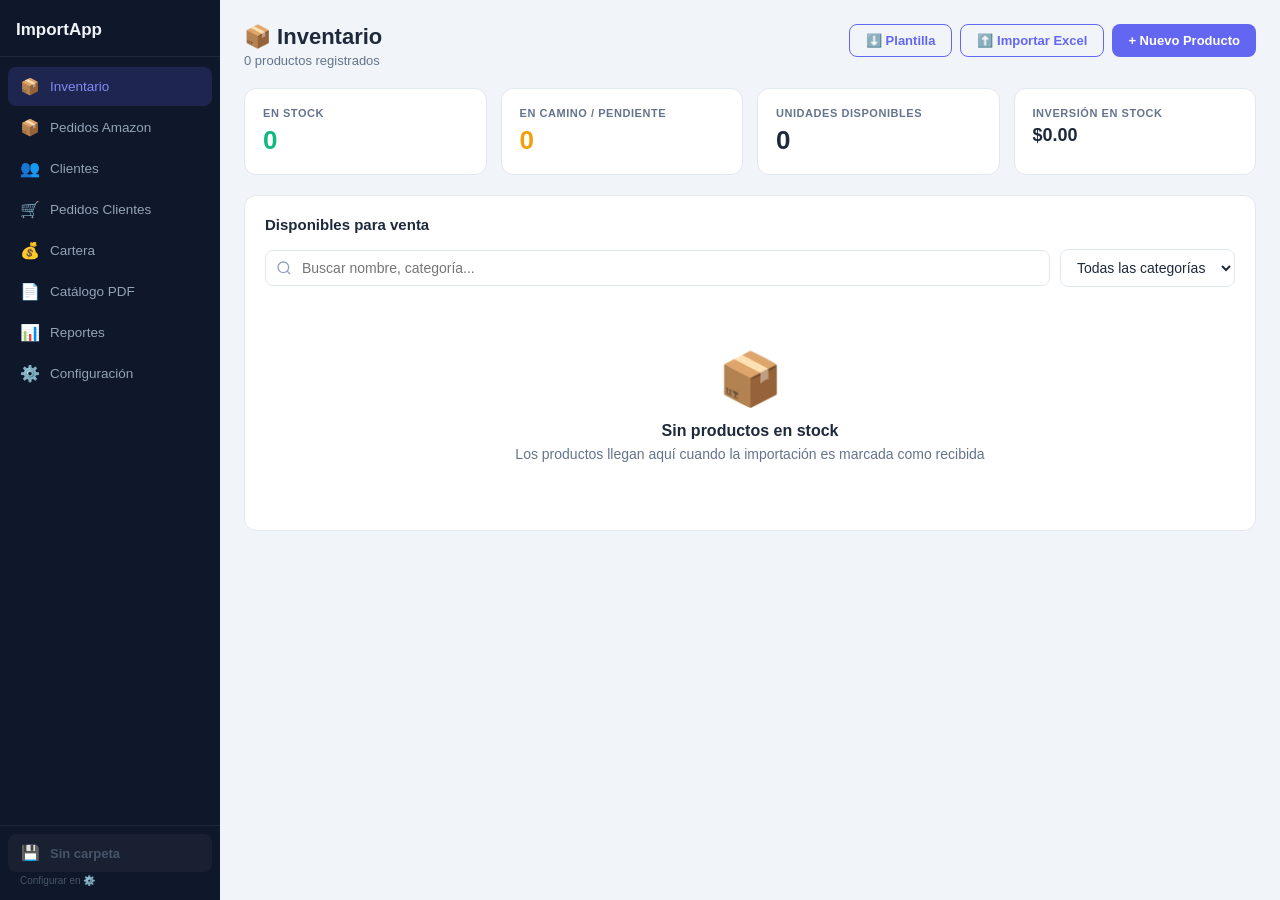
==== importapp_bundle.html @ fe4bea45 "Htmls" ====
<!DOCTYPE html>
<html lang="es">
<head>
  <meta charset="UTF-8">
  <meta name="viewport" content="width=device-width, initial-scale=1.0, maximum-scale=1.0">
  <meta name="mobile-web-app-capable" content="yes">
  <meta name="apple-mobile-web-app-capable" content="yes">
  <meta name="apple-mobile-web-app-status-bar-style" content="default">
  <meta name="apple-mobile-web-app-title" content="ImportApp">
  <title>ImportApp</title>
  <script src="https://cdn.jsdelivr.net/npm/chart.js@4.4.0/dist/chart.umd.min.js"></script>
  <script src="https://cdn.jsdelivr.net/npm/xlsx/dist/xlsx.full.min.js"></script>
  <script src="https://cdnjs.cloudflare.com/ajax/libs/jspdf/2.5.1/jspdf.umd.min.js"></script>
  <script src="https://cdnjs.cloudflare.com/ajax/libs/jspdf-autotable/3.8.2/jspdf.plugin.autotable.min.js"></script>
  <style>
:root {
  --primary: #6366f1;
  --primary-dark: #4f46e5;
  --primary-light: #e0e7ff;
  --success: #10b981;
  --warning: #f59e0b;
  --danger: #ef4444;
  --sidebar-bg: #0f172a;
  --sidebar-text: #94a3b8;
  --body-bg: #f1f5f9;
  --card-bg: #ffffff;
  --text-primary: #1e293b;
  --text-secondary: #64748b;
  --border: #e2e8f0;
}

* { box-sizing: border-box; margin: 0; padding: 0; }

body {
  font-family: -apple-system, BlinkMacSystemFont, 'Segoe UI', Roboto, sans-serif;
  background: var(--body-bg);
  color: var(--text-primary);
  font-size: 14px;
}

#app { display: flex; height: 100vh; overflow: hidden; }

/* ── Sidebar ── */
#sidebar {
  width: 220px;
  background: var(--sidebar-bg);
  display: flex;
  flex-direction: column;
  flex-shrink: 0;
  overflow-y: auto;
}

.sidebar-header {
  padding: 20px 16px 16px;
  border-bottom: 1px solid rgba(255,255,255,0.07);
}
.sidebar-header h2 { color: #f1f5f9; font-size: 17px; font-weight: 700; }

nav { padding: 10px 8px; flex: 1; }

.nav-link {
  display: flex;
  align-items: center;
  gap: 10px;
  padding: 10px 12px;
  border-radius: 8px;
  color: var(--sidebar-text);
  text-decoration: none;
  font-size: 13.5px;
  font-weight: 500;
  transition: all 0.15s;
  margin-bottom: 2px;
}
.nav-link:hover { background: rgba(255,255,255,0.06); color: #e2e8f0; }
.nav-link.active { background: rgba(99,102,241,0.18); color: #818cf8; }
.nav-icon { font-size: 16px; width: 20px; text-align: center; }

/* ── Sync button ── */
#sync-panel {
  padding: 8px 8px 14px;
  border-top: 1px solid rgba(255,255,255,0.07);
}
.sync-btn {
  width: 100%;
  display: flex;
  align-items: center;
  gap: 10px;
  padding: 10px 12px;
  border-radius: 8px;
  border: none;
  cursor: pointer;
  font-size: 13px;
  font-weight: 600;
  transition: all .15s;
  text-align: left;
  font-family: inherit;
}
.sync-btn:disabled { opacity: .6; cursor: default; }
.sync-btn.sync-active  { background: rgba(99,102,241,0.15); color: #818cf8; }
.sync-btn.sync-active:hover:not(:disabled) { background: rgba(99,102,241,0.28); }
.sync-btn.sync-inactive { background: rgba(255,255,255,0.04); color: #475569; }
.sync-btn.sync-inactive:hover:not(:disabled) { background: rgba(255,255,255,0.08); color: #94a3b8; }
.sync-btn.sync-ok { background: rgba(16,185,129,0.2); color: #6ee7b7; }
.sync-icon { font-size: 15px; width: 20px; text-align: center; flex-shrink: 0; }
.sync-label { flex: 1; }
.sync-status {
  font-size: 10px;
  color: #475569;
  margin-top: 3px;
  padding: 0 12px;
  white-space: nowrap;
  overflow: hidden;
  text-overflow: ellipsis;
}

/* ── Main ── */
#main-content { flex: 1; overflow-y: auto; padding: 24px; }
#view-container { max-width: 1200px; margin: 0 auto; }

/* ── Page header ── */
.page-header {
  display: flex;
  justify-content: space-between;
  align-items: flex-start;
  margin-bottom: 20px;
  gap: 16px;
  flex-wrap: wrap;
}
.page-title { font-size: 22px; font-weight: 700; }
.page-subtitle { font-size: 13px; color: var(--text-secondary); margin-top: 3px; }

/* ── Stats ── */
.stats-grid {
  display: grid;
  grid-template-columns: repeat(auto-fit, minmax(170px, 1fr));
  gap: 14px;
  margin-bottom: 20px;
}
.stat-card {
  background: var(--card-bg);
  border: 1px solid var(--border);
  border-radius: 12px;
  padding: 18px;
}
.stat-label { font-size: 11px; font-weight: 700; color: var(--text-secondary); text-transform: uppercase; letter-spacing: .05em; margin-bottom: 6px; }
.stat-value { font-size: 26px; font-weight: 700; }
.stat-sub { font-size: 12px; color: var(--text-secondary); margin-top: 2px; }

/* ── Card ── */
.card {
  background: var(--card-bg);
  border: 1px solid var(--border);
  border-radius: 12px;
  padding: 20px;
  margin-bottom: 16px;
}
.card-header { display: flex; justify-content: space-between; align-items: center; margin-bottom: 16px; }
.card-title { font-size: 15px; font-weight: 600; }

/* ── Buttons ── */
.btn {
  display: inline-flex;
  align-items: center;
  gap: 6px;
  padding: 8px 16px;
  border-radius: 8px;
  border: none;
  font-size: 13px;
  font-weight: 600;
  cursor: pointer;
  transition: all .15s;
  text-decoration: none;
  white-space: nowrap;
}
.btn-primary { background: var(--primary); color: #fff; }
.btn-primary:hover { background: var(--primary-dark); }
.btn-success { background: var(--success); color: #fff; }
.btn-success:hover { filter: brightness(.92); }
.btn-danger { background: var(--danger); color: #fff; }
.btn-danger:hover { filter: brightness(.92); }
.btn-warning { background: var(--warning); color: #fff; }
.btn-outline { background: transparent; color: var(--primary); border: 1.5px solid var(--primary); }
.btn-outline:hover { background: var(--primary-light); }
.btn-ghost { background: transparent; color: var(--text-secondary); border: 1px solid var(--border); }
.btn-ghost:hover { background: var(--body-bg); }
.btn-sm { padding: 5px 10px; font-size: 12px; }

/* ── Tables ── */
.table-wrapper { overflow-x: auto; border-radius: 8px; border: 1px solid var(--border); }
table { width: 100%; border-collapse: collapse; }
thead th {
  background: #f8fafc;
  padding: 10px 14px;
  text-align: left;
  font-size: 11px;
  font-weight: 700;
  color: var(--text-secondary);
  text-transform: uppercase;
  letter-spacing: .05em;
  border-bottom: 1px solid var(--border);
  white-space: nowrap;
}
tbody td { padding: 11px 14px; border-bottom: 1px solid #f1f5f9; vertical-align: middle; }
tbody tr:last-child td { border-bottom: none; }
tbody tr:hover { background: #fafafa; }

/* ── Badges ── */
.badge {
  display: inline-flex;
  align-items: center;
  padding: 3px 10px;
  border-radius: 99px;
  font-size: 11px;
  font-weight: 600;
  white-space: nowrap;
}
.badge-success  { background: #d1fae5; color: #065f46; }
.badge-warning  { background: #fef3c7; color: #92400e; }
.badge-danger   { background: #fee2e2; color: #991b1b; }
.badge-info     { background: #e0e7ff; color: #3730a3; }
.badge-secondary{ background: #f1f5f9; color: #475569; }
.badge-purple   { background: #f3e8ff; color: #6b21a8; }

/* ── Forms ── */
.form-group { margin-bottom: 14px; }
.form-group label { display: block; font-size: 12px; font-weight: 700; color: var(--text-secondary); margin-bottom: 5px; text-transform: uppercase; letter-spacing: .03em; }
.form-control {
  width: 100%;
  padding: 9px 12px;
  border: 1.5px solid var(--border);
  border-radius: 8px;
  font-size: 14px;
  color: var(--text-primary);
  background: #fff;
  transition: border-color .15s;
  outline: none;
  font-family: inherit;
}
.form-control:focus { border-color: var(--primary); box-shadow: 0 0 0 3px rgba(99,102,241,.1); }
textarea.form-control { resize: vertical; }
.form-row   { display: grid; grid-template-columns: 1fr 1fr; gap: 14px; }
.form-row-3 { display: grid; grid-template-columns: 1fr 1fr 1fr; gap: 14px; }

/* ── Toolbar ── */
.toolbar { display: flex; gap: 10px; align-items: center; margin-bottom: 14px; flex-wrap: wrap; }
.search-input {
  flex: 1;
  min-width: 200px;
  padding: 9px 12px 9px 36px;
  border: 1.5px solid var(--border);
  border-radius: 8px;
  font-size: 14px;
  outline: none;
  background: #fff url("data:image/svg+xml,%3Csvg xmlns='http://www.w3.org/2000/svg' width='16' height='16' viewBox='0 0 24 24' fill='none' stroke='%2394a3b8' stroke-width='2'%3E%3Ccircle cx='11' cy='11' r='8'/%3E%3Cpath d='m21 21-4.35-4.35'/%3E%3C/svg%3E") no-repeat 10px center;
  font-family: inherit;
}
.search-input:focus { border-color: var(--primary); }

/* ── Modal ── */
.modal-overlay {
  position: fixed;
  inset: 0;
  background: rgba(0,0,0,.5);
  z-index: 1000;
  display: flex;
  align-items: center;
  justify-content: center;
  padding: 20px;
}
.modal {
  background: #fff;
  border-radius: 16px;
  width: 100%;
  max-width: 560px;
  max-height: 90vh;
  overflow-y: auto;
  box-shadow: 0 25px 50px rgba(0,0,0,.25);
}
.modal-lg { max-width: 780px; }
.modal-header {
  display: flex;
  justify-content: space-between;
  align-items: center;
  padding: 18px 22px;
  border-bottom: 1px solid var(--border);
  position: sticky;
  top: 0;
  background: #fff;
  z-index: 1;
}
.modal-header h3 { font-size: 16px; font-weight: 700; }
.modal-close { background: none; border: none; font-size: 18px; cursor: pointer; color: var(--text-secondary); padding: 4px 8px; border-radius: 6px; }
.modal-close:hover { background: var(--body-bg); }
.modal-body { padding: 22px; }
.modal-footer { display: flex; justify-content: flex-end; gap: 10px; padding: 14px 22px; border-top: 1px solid var(--border); }

/* ── Toast ── */
#toast-container { position: fixed; bottom: 24px; right: 24px; z-index: 2000; display: flex; flex-direction: column; gap: 8px; }
.toast {
  padding: 12px 18px;
  border-radius: 10px;
  color: #fff;
  font-size: 13px;
  font-weight: 500;
  min-width: 200px;
  box-shadow: 0 4px 12px rgba(0,0,0,.15);
  animation: slideIn .2s ease;
}
.toast-success { background: var(--success); }
.toast-error   { background: var(--danger); }
.toast-info    { background: var(--primary); }
.toast-warning { background: var(--warning); }
@keyframes slideIn { from { transform: translateX(110%); opacity: 0; } to { transform: translateX(0); opacity: 1; } }

/* ── Product thumb ── */
.product-thumb {
  width: 44px;
  height: 44px;
  border-radius: 8px;
  object-fit: cover;
  background: #f1f5f9;
  border: 1px solid var(--border);
  display: flex;
  align-items: center;
  justify-content: center;
  font-size: 20px;
  flex-shrink: 0;
}
.photo-upload {
  border: 2px dashed var(--border);
  border-radius: 12px;
  padding: 20px;
  text-align: center;
  cursor: pointer;
  color: var(--text-secondary);
  transition: border-color .15s;
}
.photo-upload:hover { border-color: var(--primary); }
.photo-preview { max-width: 140px; max-height: 140px; border-radius: 8px; object-fit: cover; margin: 8px auto 0; display: block; }

/* ── Avatar ── */
.avatar {
  width: 36px;
  height: 36px;
  border-radius: 50%;
  background: var(--primary-light);
  color: var(--primary);
  display: flex;
  align-items: center;
  justify-content: center;
  font-weight: 700;
  font-size: 14px;
  flex-shrink: 0;
}

/* ── Timeline steps ── */
.timeline { display: flex; margin: 14px 0 8px; }
.step { flex: 1; text-align: center; position: relative; }
.step::before {
  content: '';
  position: absolute;
  top: 13px;
  left: 50%;
  right: -50%;
  height: 2px;
  background: var(--border);
  z-index: 0;
}
.step:last-child::before { display: none; }
.step-dot {
  width: 26px; height: 26px;
  border-radius: 50%;
  background: #e2e8f0;
  color: #94a3b8;
  display: flex; align-items: center; justify-content: center;
  margin: 0 auto 5px;
  font-size: 11px; font-weight: 700;
  position: relative; z-index: 1;
  border: 2px solid #fff;
}
.step.done .step-dot  { background: var(--success); color: #fff; }
.step.active .step-dot { background: var(--primary); color: #fff; }
.step-label { font-size: 10px; color: var(--text-secondary); font-weight: 500; }
.step.active .step-label { color: var(--primary); font-weight: 700; }

/* ── Empty state ── */
.empty-state { text-align: center; padding: 48px 24px; color: var(--text-secondary); }
.empty-state .empty-icon { font-size: 52px; margin-bottom: 12px; }
.empty-state h3 { font-size: 16px; margin-bottom: 6px; color: var(--text-primary); }

/* ── Cart ── */
.cart-item { display: flex; align-items: center; gap: 12px; padding: 10px 0; border-bottom: 1px solid var(--border); }
.cart-item:last-child { border-bottom: none; }
.cart-item-info { flex: 1; min-width: 0; }
.cart-item-name { font-weight: 600; font-size: 13px; white-space: nowrap; overflow: hidden; text-overflow: ellipsis; }
.cart-item-price { font-size: 12px; color: var(--text-secondary); }
.qty-btn {
  width: 28px; height: 28px;
  border-radius: 6px;
  border: 1.5px solid var(--border);
  background: #fff;
  font-size: 16px;
  cursor: pointer;
  display: flex; align-items: center; justify-content: center;
  font-weight: 700;
  color: var(--text-primary);
}
.qty-btn:hover { background: var(--body-bg); }

/* ── Pedido card ── */
.import-card {
  background: #fff;
  border: 1px solid var(--border);
  border-radius: 12px;
  padding: 16px;
  margin-bottom: 12px;
  border-left: 4px solid var(--primary);
}

/* ── Deuda bar ── */
.deuda-bar { background: #f1f5f9; border-radius: 99px; height: 8px; overflow: hidden; margin-top: 4px; }
.deuda-fill { height: 100%; border-radius: 99px; background: var(--success); transition: width .3s; }

/* ── Product grid catalog ── */
.product-grid {
  display: grid;
  grid-template-columns: repeat(auto-fill, minmax(160px, 1fr));
  gap: 14px;
}
.product-check-card {
  border: 2px solid var(--border);
  border-radius: 12px;
  padding: 10px;
  cursor: pointer;
  transition: border-color .15s, background .15s;
  position: relative;
}
.product-check-card.selected { border-color: var(--primary); background: var(--primary-light); }
.product-check-card img { width: 100%; height: 100px; object-fit: cover; border-radius: 8px; margin-bottom: 8px; background: #f1f5f9; }
.product-check-card .no-img { width: 100%; height: 100px; display: flex; align-items: center; justify-content: center; font-size: 32px; background: #f8fafc; border-radius: 8px; margin-bottom: 8px; }
.check-badge {
  position: absolute;
  top: 8px; right: 8px;
  width: 22px; height: 22px;
  border-radius: 50%;
  background: var(--primary);
  color: #fff;
  display: none;
  align-items: center; justify-content: center;
  font-size: 12px; font-weight: 700;
}
.product-check-card.selected .check-badge { display: flex; }

/* ── Chart containers ── */
.chart-grid { display: grid; grid-template-columns: 1fr 1fr; gap: 16px; margin-bottom: 16px; }
.chart-card { background: #fff; border: 1px solid var(--border); border-radius: 12px; padding: 20px; }
.chart-title { font-size: 13px; font-weight: 700; color: var(--text-secondary); margin-bottom: 16px; text-transform: uppercase; letter-spacing: .05em; }
.chart-card canvas { max-height: 240px; }

/* ── Abono list ── */
.abono-item { display: flex; justify-content: space-between; align-items: center; padding: 10px 0; border-bottom: 1px solid var(--border); }
.abono-item:last-child { border-bottom: none; }

/* ── Responsive ── */
@media (max-width: 768px) {
  #sidebar { width: 60px; }
  .nav-link span:not(.nav-icon) { display: none; }
  .sidebar-header h2, #sidebar-logo-wrap { display: none !important; }
  #main-content { padding: 14px; }
  .form-row, .form-row-3 { grid-template-columns: 1fr; }
  .chart-grid { grid-template-columns: 1fr; }
  .sync-label, .sync-status { display: none; }
  .sync-btn { justify-content: center; }
}

@media (max-width: 480px) {
  .stats-grid { grid-template-columns: 1fr 1fr; }
  .page-title { font-size: 18px; }
  .btn { padding: 7px 12px; font-size: 12px; }
  .modal { border-radius: 12px 12px 0 0; max-height: 95vh; }
  .modal-overlay { align-items: flex-end; padding: 0; }
  table { font-size: 12px; }
  thead th, tbody td { padding: 8px 10px; }
  .stat-value { font-size: 20px; }
}


/* ── Mobile extra ── */
@media (max-width: 480px) {
  .stats-grid { grid-template-columns: 1fr 1fr; }
  .page-title { font-size: 18px; }
  .btn { padding: 7px 12px; font-size: 12px; }
  .modal { border-radius: 12px 12px 0 0; }
  .modal-overlay { align-items: flex-end; padding: 0; }
  table { font-size: 12px; }
  thead th, tbody td { padding: 8px 10px; }
}

  </style>
</head>
<body>
<div id="app">
  <aside id="sidebar">
    <div class="sidebar-header">
      <div id="sidebar-logo-wrap" style="display:none"><img id="sidebar-logo" src="" alt="" style="height:36px;border-radius:6px;margin-bottom:6px"></div>
      <h2 id="sidebar-title">ImportApp</h2>
    </div>
    <nav>
      <a href="#inventario"    class="nav-link active" data-view="inventario"><span class="nav-icon">📦</span><span>Inventario</span></a>
      <a href="#importaciones" class="nav-link" data-view="importaciones"><span class="nav-icon">📦</span><span>Pedidos Amazon</span></a>
      <a href="#clientes"      class="nav-link" data-view="clientes"><span class="nav-icon">👥</span><span>Clientes</span></a>
      <a href="#ventas"        class="nav-link" data-view="ventas"><span class="nav-icon">🛒</span><span>Pedidos Clientes</span></a>
      <a href="#cartera"       class="nav-link" data-view="cartera"><span class="nav-icon">💰</span><span>Cartera</span></a>
      <a href="#catalogo"      class="nav-link" data-view="catalogo"><span class="nav-icon">📄</span><span>Catálogo PDF</span></a>
      <a href="#reportes"      class="nav-link" data-view="reportes"><span class="nav-icon">📊</span><span>Reportes</span></a>
      <a href="#config"        class="nav-link" data-view="config"><span class="nav-icon">⚙️</span><span>Configuración</span></a>
    </nav>
    <div id="sync-panel">
      <button id="sync-btn" class="sync-btn sync-inactive" onclick="App.syncData()">
        <span class="sync-icon">💾</span>
        <span class="sync-label">Sin carpeta</span>
      </button>
      <div id="sync-status" class="sync-status">Configurar en ⚙️</div>
    </div>
  </aside>

  <main id="main-content">
    <div id="view-container"></div>
  </main>
</div>

<div id="modal-overlay" class="modal-overlay" style="display:none">
  <div id="modal" class="modal">
    <div class="modal-header">
      <h3 id="modal-title"></h3>
      <button class="modal-close" onclick="App.closeModal()">✕</button>
    </div>
    <div id="modal-body" class="modal-body"></div>
  </div>
</div>

<div id="toast-container"></div>

<script>
const Storage = {
  K: {
    PRODUCTOS:    'imp_productos',
    IMPORTACIONES:'imp_importaciones',
    CLIENTES:     'imp_clientes',
    VENTAS:       'imp_ventas',
    ABONOS:       'imp_abonos',
    CONFIG:       'imp_config'
  },

  _cache:     {},   // espejo en memoria de los datos activos
  _dirHandle: null, // FileSystemDirectoryHandle (si el usuario eligió carpeta)
  _dbProm:    null, // promesa de IndexedDB reutilizable

  // ── Inicialización (llamar al arrancar la app) ─────────────────────────────
  async initStorage() {
    const handle = await this._loadHandle();
    if (!handle) return false;
    try {
      const perm = await handle.requestPermission({ mode: 'readwrite' });
      if (perm !== 'granted') return false;
      this._dirHandle = handle;
      await this._loadAllFromFiles();
      return true;
    } catch { return false; }
  },

  // Abre el selector de carpeta; migra datos existentes a los archivos
  async selectFolder() {
    if (!('showDirectoryPicker' in window)) {
      App.toast('Tu navegador no soporta esta función. Usa Chrome o Edge.', 'error');
      return null;
    }
    try {
      const handle = await window.showDirectoryPicker({ mode: 'readwrite', startIn: 'documents' });
      this._dirHandle = handle;
      await this._saveHandle(handle);
      await this._writeAllToFiles();
      return handle.name;
    } catch (e) {
      if (e.name !== 'AbortError') App.toast('No se pudo acceder a la carpeta', 'error');
      return null;
    }
  },

  getFolderName() { return this._dirHandle?.name || null; },

  async disconnectFolder() {
    this._dirHandle = null;
    await this._deleteHandle();
  },

  async syncAll() {
    if (!this._dirHandle) return { ok: false, reason: 'no-folder' };
    try {
      await this._writeAllToFiles();
      return { ok: true };
    } catch(e) { return { ok: false, reason: e.message }; }
  },

  // ── IndexedDB — persiste el FileSystemDirectoryHandle entre sesiones ───────
  _openDB() {
    if (this._dbProm) return this._dbProm;
    this._dbProm = new Promise((res, rej) => {
      const r = indexedDB.open('importapp_v1', 1);
      r.onupgradeneeded = e => e.target.result.createObjectStore('h');
      r.onsuccess = e => res(e.target.result);
      r.onerror   = () => rej(r.error);
    });
    return this._dbProm;
  },
  async _saveHandle(h) {
    const db = await this._openDB();
    return new Promise((res, rej) => {
      const tx = db.transaction('h', 'readwrite');
      tx.objectStore('h').put(h, 'dir');
      tx.oncomplete = res;
      tx.onerror    = () => rej(tx.error);
    });
  },
  async _loadHandle() {
    try {
      const db = await this._openDB();
      return new Promise(res => {
        const tx  = db.transaction('h', 'readonly');
        const req = tx.objectStore('h').get('dir');
        req.onsuccess = () => res(req.result || null);
        req.onerror   = () => res(null);
      });
    } catch { return null; }
  },
  async _deleteHandle() {
    try {
      const db = await this._openDB();
      const tx  = db.transaction('h', 'readwrite');
      tx.objectStore('h').delete('dir');
    } catch {}
  },

  // ── File I/O ───────────────────────────────────────────────────────────────
  async _writeFile(key, val) {
    if (!this._dirHandle) return;
    try {
      const fh = await this._dirHandle.getFileHandle(`${key}.json`, { create: true });
      const wr = await fh.createWritable();
      await wr.write(JSON.stringify(val, null, 2));
      await wr.close();
    } catch (e) { console.warn('[ImportApp] Error escribiendo', key, e); }
  },

  async _loadAllFromFiles() {
    for (const key of Object.values(this.K)) {
      try {
        if (key === this.K.PRODUCTOS) {
          // Productos: leer JSON con refs + hidratar imágenes desde archivos
          const list = await this._readProductosFromFile();
          if (list !== null) {
            this._cache[key] = list;
            localStorage.setItem(key, JSON.stringify(list));
          }
        } else {
          const fh   = await this._dirHandle.getFileHandle(`${key}.json`);
          const file = await fh.getFile();
          const data = JSON.parse(await file.text());
          this._cache[key] = data;
          localStorage.setItem(key, JSON.stringify(data));
        }
      } catch { /* archivo no existe aún, se creará al primer _set */ }
    }
  },

  async _writeAllToFiles() {
    for (const key of Object.values(this.K)) {
      const val = this._cache[key] !== undefined
        ? this._cache[key]
        : (() => { try { return JSON.parse(localStorage.getItem(key)); } catch { return null; } })();
      if (val === null || val === undefined) continue;
      if (key === this.K.PRODUCTOS) await this._writeProductosFile(val);
      else await this._writeFile(key, val);
    }
  },

  // ── Image file operations ──────────────────────────────────────────────────
  // Escribe la imagen de un producto como archivo img_[id].jpg en la carpeta
  async _writeImageFile(productoId, base64) {
    if (!this._dirHandle || !base64 || !base64.startsWith('data:image/')) return null;
    try {
      const [header, data] = base64.split(',');
      const mime     = header.match(/:(.*?);/)?.[1] || 'image/jpeg';
      const ext      = mime.includes('png') ? 'png' : 'jpg';
      const filename = `img_${productoId}.${ext}`;
      const bytes    = atob(data);
      const arr      = new Uint8Array(bytes.length);
      for (let i = 0; i < bytes.length; i++) arr[i] = bytes.charCodeAt(i);
      const fh = await this._dirHandle.getFileHandle(filename, { create: true });
      const wr = await fh.createWritable();
      await wr.write(arr);
      await wr.close();
      return filename;
    } catch(e) { console.warn('[ImportApp] Error escribiendo imagen', productoId, e); return null; }
  },

  // Lee un archivo de imagen de la carpeta y devuelve base64
  async _readImageFile(filename) {
    if (!this._dirHandle || !filename) return null;
    try {
      const fh   = await this._dirHandle.getFileHandle(filename);
      const file = await fh.getFile();
      return new Promise(res => {
        const rd = new FileReader();
        rd.onload  = e => res(e.target.result);
        rd.onerror = () => res(null);
        rd.readAsDataURL(file);
      });
    } catch { return null; }
  },

  // Borra los archivos de imagen de un producto (por id)
  async _deleteImageFile(productoId) {
    if (!this._dirHandle) return;
    for (const ext of ['jpg', 'png']) {
      try { await this._dirHandle.removeEntry(`img_${productoId}.${ext}`); } catch {}
    }
  },

  // Escribe los productos en disco: imágenes como archivos .jpg, JSON solo con refs
  async _writeProductosFile(list) {
    if (!this._dirHandle) return;
    const fileList = [];
    for (const p of list) {
      const cp = { ...p };
      if (cp.foto && cp.foto.startsWith('data:image/')) {
        const fname = await this._writeImageFile(p.id, cp.foto);
        if (fname) cp.foto = fname;
      }
      fileList.push(cp);
    }
    await this._writeFile(this.K.PRODUCTOS, fileList);
  },

  // Lee productos del disco: hidrata refs de imagen con base64 desde archivos
  async _readProductosFromFile() {
    if (!this._dirHandle) return null;
    try {
      const fh   = await this._dirHandle.getFileHandle(`${this.K.PRODUCTOS}.json`);
      const file = await fh.getFile();
      const list = JSON.parse(await file.text());
      for (const p of list) {
        if (p.foto && !p.foto.startsWith('data:') && p.foto.startsWith('img_')) {
          p.foto = await this._readImageFile(p.foto) || null;
        }
      }
      return list;
    } catch { return null; }
  },

  // ── Core get / set ─────────────────────────────────────────────────────────
  _get(key) {
    try {
      if (this._cache[key] !== undefined) return this._cache[key];
      return JSON.parse(localStorage.getItem(key)) || [];
    } catch { return []; }
  },
  _set(key, val) {
    this._cache[key] = val;
    localStorage.setItem(key, JSON.stringify(val));
    if (this._dirHandle) this._writeFile(key, val); // async, fire-and-forget
  },

  uuid()  { return Date.now().toString(36) + Math.random().toString(36).substr(2, 9); },
  today() { return new Date().toISOString().split('T')[0]; },

  // CONFIG
  getConfig() {
    try {
      const c = this._cache[this.K.CONFIG]
             || JSON.parse(localStorage.getItem(this.K.CONFIG));
      return c || { nombreNegocio:'ImportApp', porcentajeDefault:40 };
    } catch { return { nombreNegocio:'ImportApp', porcentajeDefault:40 }; }
  },
  saveConfig(c) {
    this._cache[this.K.CONFIG] = c;
    localStorage.setItem(this.K.CONFIG, JSON.stringify(c));
    if (this._dirHandle) this._writeFile(this.K.CONFIG, c);
  },

  // PRODUCTOS
  getProductos()    { return this._get(this.K.PRODUCTOS); },
  getProducto(id)   { return this.getProductos().find(p => p.id === id); },
  saveProducto(p)   {
    const list = this.getProductos();
    if (!p.id) { p.id = this.uuid(); p.fechaIngreso = this.today(); }
    const i = list.findIndex(x => x.id === p.id);
    if (i >= 0) list[i] = p; else list.push(p);
    // Mantener base64 en memoria y localStorage; en carpeta guardar imágenes como archivos
    this._cache[this.K.PRODUCTOS] = list;
    localStorage.setItem(this.K.PRODUCTOS, JSON.stringify(list));
    if (this._dirHandle) this._writeProductosFile(list);
    return p;
  },
  deleteProducto(id){
    const list = this.getProductos().filter(p => p.id !== id);
    this._cache[this.K.PRODUCTOS] = list;
    localStorage.setItem(this.K.PRODUCTOS, JSON.stringify(list));
    if (this._dirHandle) {
      this._writeProductosFile(list);
      this._deleteImageFile(id);
    }
  },

  // IMPORTACIONES
  getImportaciones()   { return this._get(this.K.IMPORTACIONES); },
  getImportacion(id)   { return this.getImportaciones().find(p => p.id === id); },
  saveImportacion(p)   {
    const list = this.getImportaciones();
    if (!p.id) p.id = this.uuid();
    const i = list.findIndex(x => x.id === p.id);
    if (i >= 0) list[i] = p; else list.push(p);
    this._set(this.K.IMPORTACIONES, list);
    return p;
  },
  deleteImportacion(id){ this._set(this.K.IMPORTACIONES, this.getImportaciones().filter(p => p.id !== id)); },

  // CLIENTES
  getClientes()    { return this._get(this.K.CLIENTES); },
  getCliente(id)   { return this.getClientes().find(c => c.id === id); },
  saveCliente(c)   {
    const list = this.getClientes();
    if (!c.id) { c.id = this.uuid(); c.fechaRegistro = this.today(); }
    const i = list.findIndex(x => x.id === c.id);
    if (i >= 0) list[i] = c; else list.push(c);
    this._set(this.K.CLIENTES, list);
    return c;
  },
  deleteCliente(id){ this._set(this.K.CLIENTES, this.getClientes().filter(c => c.id !== id)); },

  // VENTAS
  getVentas()   { return this._get(this.K.VENTAS); },
  getVenta(id)  { return this.getVentas().find(v => v.id === id); },
  saveVenta(v)  {
    const list = this.getVentas();
    if (!v.id) { v.id = this.uuid(); v.fecha = this.today(); }
    const i = list.findIndex(x => x.id === v.id);
    if (i >= 0) list[i] = v; else list.push(v);
    this._set(this.K.VENTAS, list);
    return v;
  },

  // ABONOS
  getAbonos()            { return this._get(this.K.ABONOS); },
  getAbonosByVenta(vid)  { return this.getAbonos().filter(a => a.ventaId === vid); },
  getAbonosByCliente(cid){ return this.getAbonos().filter(a => a.clienteId === cid); },
  saveAbono(a) {
    const list = this.getAbonos();
    a.id = this.uuid();
    list.push(a);
    this._set(this.K.ABONOS, list);
    return a;
  },
  deleteAbono(id){ this._set(this.K.ABONOS, this.getAbonos().filter(a => a.id !== id)); },

  // ── Helpers de importación ─────────────────────────────────────────────────
  recibirImportacion(importacionId) {
    const imp = this.getImportacion(importacionId);
    if (!imp || imp.estado === 'entregado') return;
    const items      = imp.productos || [];
    const pesoTotal  = items.reduce((s, i) => s + parseFloat(i.pesoTotal || 0), 0);
    // Distribuir courier + costo envío + impuestos proporcionalmente por peso
    const totalExtra = (parseFloat(imp.valorCourier) || 0)
                     + (parseFloat(imp.costoEnvio)   || 0)
                     + (parseFloat(imp.impuestos)    || 0);
    const cfg = this.getConfig();

    items.forEach(item => {
      const p = this.getProducto(item.productoId);
      if (!p) return;
      const pesoItem  = parseFloat(item.pesoTotal || 0);
      const extraProp = pesoTotal > 0 ? (pesoItem / pesoTotal) * totalExtra : 0;
      const unidades  = parseInt(item.unidades) || 1;
      const extUnit   = unidades > 0 ? extraProp / unidades : 0;
      const invTotal  = parseFloat(p.costoAmazon || 0) + extUnit;
      const pct       = parseFloat(p.porcentajeGanancia) || (cfg.porcentajeDefault || 40);
      p.costoCourier  = Math.round(extUnit   * 100) / 100;  // costo adicional total por unidad
      p.inversionTotal= Math.round(invTotal  * 100) / 100;
      p.precioVenta   = Math.round(invTotal * (1 + pct / 100) * 100) / 100;
      p.stock         = (parseInt(p.stock) || 0) + unidades;
      p.estado        = 'disponible';
      p.trackingStatus= 'recibido';
      p.importacionId = importacionId;
      this.saveProducto(p);
    });

    imp.estado         = 'entregado';
    imp.fechaEntregado = this.today();
    this.saveImportacion(imp);
  },

  // ── Saldos ─────────────────────────────────────────────────────────────────
  getSaldoVenta(ventaId) {
    const v = this.getVenta(ventaId);
    if (!v) return 0;
    const abonado = this.getAbonosByVenta(ventaId).reduce((s, a) => s + parseFloat(a.monto || 0), 0);
    return Math.max(0, parseFloat(v.total) - parseFloat(v.pagadoInicial || 0) - abonado);
  },
  getSaldoCliente(clienteId) {
    return this.getVentas()
      .filter(v => v.clienteId === clienteId)
      .reduce((s, v) => s + this.getSaldoVenta(v.id), 0);
  },
  getTotalVentasCliente(clienteId) {
    return this.getVentas()
      .filter(v => v.clienteId === clienteId)
      .reduce((s, v) => s + parseFloat(v.total || 0), 0);
  },

  // ── Formato ────────────────────────────────────────────────────────────────
  fmt(n)     { return '$' + (parseFloat(n) || 0).toFixed(2).replace(/\B(?=(\d{3})+(?!\d))/g, ','); },
  fmtDate(d) {
    if (!d) return '';
    const [y, m, day] = d.split('-');
    return `${day}/${m}/${y}`;
  },

  // ── CSV Export ─────────────────────────────────────────────────────────────
  _toCSV(nombre, rows) {
    if (!rows || !rows.length) return;
    const keys  = Object.keys(rows[0]);
    const lines = [
      keys.join(';'),
      ...rows.map(r => keys.map(k => {
        const v = r[k] == null ? '' : r[k];
        const s = typeof v === 'object' ? JSON.stringify(v) : String(v);
        return (s.includes(';') || s.includes('\n')) ? `"${s.replace(/"/g, '""')}"` : s;
      }).join(';'))
    ];
    const blob = new Blob([lines.join('\n')], { type: 'text/csv;charset=utf-8;' });
    const a    = document.createElement('a');
    a.href     = URL.createObjectURL(blob);
    a.download = `${nombre}_${this.today()}.csv`;
    a.click();
  },

  // ── Excel Backup ───────────────────────────────────────────────────────────
  exportarExcel() {
    const wb = XLSX.utils.book_new();

    // Productos — foto se reemplaza por placeholder (base64 haría el archivo enorme)
    const prods = this.getProductos().map(p => ({ ...p, foto: p.foto ? '[imagen]' : '' }));
    if (prods.length)  XLSX.utils.book_append_sheet(wb, XLSX.utils.json_to_sheet(prods),  'Productos');

    // Importaciones — array de productos se serializa como JSON
    const imps  = this.getImportaciones().map(i => ({ ...i, productos: JSON.stringify(i.productos || []) }));
    if (imps.length)   XLSX.utils.book_append_sheet(wb, XLSX.utils.json_to_sheet(imps),   'Importaciones');

    // Clientes
    const clis  = this.getClientes();
    if (clis.length)   XLSX.utils.book_append_sheet(wb, XLSX.utils.json_to_sheet(clis),   'Clientes');

    // Ventas — items como JSON
    const vtas  = this.getVentas().map(v => ({ ...v, items: JSON.stringify(v.items || []) }));
    if (vtas.length)   XLSX.utils.book_append_sheet(wb, XLSX.utils.json_to_sheet(vtas),   'Ventas');

    // Abonos
    const abns  = this.getAbonos();
    if (abns.length)   XLSX.utils.book_append_sheet(wb, XLSX.utils.json_to_sheet(abns),   'Abonos');

    // Config — una sola fila
    XLSX.utils.book_append_sheet(wb, XLSX.utils.json_to_sheet([{ ...this.getConfig(), logo: this.getConfig().logo ? '[imagen]' : '' }]), 'Config');

    if (wb.SheetNames.length === 0) { App.toast('Sin datos para exportar', 'warning'); return; }

    XLSX.writeFile(wb, `importapp_backup_${this.today()}.xlsx`);
    App.toast('Backup Excel exportado (fotos no incluidas — usa JSON para preservarlas)', 'success');
  },

  importarExcel(file) {
    return new Promise((res, rej) => {
      const reader = new FileReader();
      reader.onload = e => {
        try {
          const wb   = XLSX.read(new Uint8Array(e.target.result), { type: 'array' });
          const hoja = name => {
            const ws = wb.Sheets[name];
            return ws ? XLSX.utils.sheet_to_json(ws, { defval: '' }) : null;
          };

          const prods = hoja('Productos');
          if (prods) {
            this._set(this.K.PRODUCTOS, prods.map(p => ({
              ...p,
              foto: (p.foto === '[imagen]' || !p.foto) ? null : p.foto
            })));
          }

          const imps = hoja('Importaciones');
          if (imps) {
            this._set(this.K.IMPORTACIONES, imps.map(i => ({
              ...i,
              productos: typeof i.productos === 'string'
                ? (() => { try { return JSON.parse(i.productos); } catch { return []; } })()
                : (i.productos || [])
            })));
          }

          const clis = hoja('Clientes');
          if (clis) this._set(this.K.CLIENTES, clis);

          const vtas = hoja('Ventas');
          if (vtas) {
            this._set(this.K.VENTAS, vtas.map(v => ({
              ...v,
              items: typeof v.items === 'string'
                ? (() => { try { return JSON.parse(v.items); } catch { return []; } })()
                : (v.items || [])
            })));
          }

          const abns = hoja('Abonos');
          if (abns) this._set(this.K.ABONOS, abns);

          const cfgRows = hoja('Config');
          if (cfgRows && cfgRows.length) {
            const c = cfgRows[0];
            this.saveConfig({ ...c, logo: (c.logo === '[imagen]' || !c.logo) ? null : c.logo });
          }

          res(true);
        } catch (err) { rej(err); }
      };
      reader.readAsArrayBuffer(file);
    });
  },

  exportarTodo() {
    this._toCSV('productos',     this.getProductos().map(p => ({ ...p, foto: p.foto ? '[imagen_base64]' : '' })));
    this._toCSV('importaciones', this.getImportaciones());
    this._toCSV('clientes',      this.getClientes());
    this._toCSV('ventas',        this.getVentas().map(v => ({ ...v, items: JSON.stringify(v.items) })));
    this._toCSV('abonos',        this.getAbonos());
    App.toast('CSVs exportados correctamente', 'success');
  },

  importarJSON(file) {
    return new Promise((res, rej) => {
      const r = new FileReader();
      r.onload = e => {
        try {
          const data = JSON.parse(e.target.result);
          if (data.productos) {
            // Mantener base64 en memoria/localStorage; escribir archivos de imagen en carpeta
            this._cache[this.K.PRODUCTOS] = data.productos;
            localStorage.setItem(this.K.PRODUCTOS, JSON.stringify(data.productos));
            if (this._dirHandle) this._writeProductosFile(data.productos);
          }
          if (data.importaciones) this._set(this.K.IMPORTACIONES, data.importaciones);
          if (data.clientes)      this._set(this.K.CLIENTES,      data.clientes);
          if (data.ventas)        this._set(this.K.VENTAS,        data.ventas);
          if (data.abonos)        this._set(this.K.ABONOS,        data.abonos);
          if (data.config)        this.saveConfig(data.config);
          res(true);
        } catch (err) { rej(err); }
      };
      r.readAsText(file);
    });
  },

  exportarJSON() {
    const data = {
      productos:     this.getProductos(),
      importaciones: this.getImportaciones(),
      clientes:      this.getClientes(),
      ventas:        this.getVentas(),
      abonos:        this.getAbonos(),
      config:        this.getConfig()
    };
    const blob = new Blob([JSON.stringify(data, null, 2)], { type: 'application/json' });
    const a    = document.createElement('a');
    a.href     = URL.createObjectURL(blob);
    a.download = `importapp_backup_${this.today()}.json`;
    a.click();
    App.toast('Backup exportado', 'success');
  }
};


const Inventario = {
  TRACKING: ['pedido', 'enviado', 'en aduana', 'en bodega', 'recibido'],

  render() {
    const todos       = Storage.getProductos();
    const enStock     = todos.filter(p => p.estado === 'disponible');
    const pendientes  = todos.filter(p => p.estado !== 'disponible' && p.estado !== 'agotado');
    const invStock    = enStock.reduce((s,p) => s + (parseFloat(p.inversionTotal)||0)*(parseInt(p.stock)||0), 0);

    document.getElementById('view-container').innerHTML = `
      <div class="page-header">
        <div>
          <h1 class="page-title">📦 Inventario</h1>
          <p class="page-subtitle">${todos.length} productos registrados</p>
        </div>
        <div style="display:flex;gap:8px;flex-wrap:wrap">
          <input type="file" id="inv-import-file" accept=".xlsx,.xls,.csv" style="display:none" onchange="Inventario.importarExcel(this)">
          <button class="btn btn-outline" onclick="Inventario._plantillaProductos()">⬇️ Plantilla</button>
          <button class="btn btn-outline" onclick="document.getElementById('inv-import-file').click()">⬆️ Importar Excel</button>
          <button class="btn btn-primary" onclick="Inventario.openForm()">+ Nuevo Producto</button>
        </div>
      </div>

      <div class="stats-grid">
        <div class="stat-card">
          <div class="stat-label">En Stock</div>
          <div class="stat-value" style="color:var(--success)">${enStock.length}</div>
        </div>
        <div class="stat-card">
          <div class="stat-label">En camino / Pendiente</div>
          <div class="stat-value" style="color:var(--warning)">${pendientes.length}</div>
        </div>
        <div class="stat-card">
          <div class="stat-label">Unidades disponibles</div>
          <div class="stat-value">${enStock.reduce((s,p)=>s+(parseInt(p.stock)||0),0)}</div>
        </div>
        <div class="stat-card">
          <div class="stat-label">Inversión en Stock</div>
          <div class="stat-value" style="font-size:18px">${Storage.fmt(invStock)}</div>
        </div>
      </div>

      ${pendientes.length ? `
      <div class="card" style="border-left:4px solid var(--warning)">
        <div class="card-header">
          <div class="card-title">⏳ Productos en seguimiento</div>
          <span style="font-size:12px;color:var(--text-secondary)">Actualiza el estado de cada producto conforme avanza</span>
        </div>
        <div class="table-wrapper"><table>
          <thead><tr>
            <th>Foto</th><th>Nombre</th><th>Categoría</th>
            <th>Cód. Importación</th><th>Costo Amazon</th><th>Peso/ud</th><th>Uds compradas</th>
            <th>Tracking</th><th></th>
          </tr></thead>
          <tbody>
            ${pendientes.map(p => `
              <tr>
                <td>${p.foto ? `<img src="${p.foto}" class="product-thumb">` : '<div class="product-thumb">📦</div>'}</td>
                <td>
                  <div style="font-weight:600">${p.nombre}</div>
                  ${p.descripcion ? `<div style="font-size:11px;color:var(--text-secondary)">${p.descripcion.substr(0,40)}</div>` : ''}
                </td>
                <td>${p.categoria||'-'}</td>
                <td style="font-size:12px;color:var(--text-secondary)">${p.codigoImportacion||'-'}</td>
                <td>${Storage.fmt(p.costoAmazon)}</td>
                <td>${p.peso||0} lbs</td>
                <td>${p.unidadesCompradas||1}</td>
                <td>${this._trackingBadge(p.trackingStatus)}</td>
                <td>
                  <div style="display:flex;gap:4px;flex-wrap:wrap">
                    ${this._trackingBtns(p)}
                    <button class="btn btn-ghost btn-sm" onclick="Inventario.openForm('${p.id}')">✏️</button>
                    <button class="btn btn-ghost btn-sm" onclick="Inventario.del('${p.id}')">🗑️</button>
                  </div>
                </td>
              </tr>`).join('')}
          </tbody>
        </table></div>
      </div>` : ''}

      <div class="card">
        <div class="card-header">
          <div class="card-title">Disponibles para venta</div>
        </div>
        <div class="toolbar">
          <input type="text" class="search-input" id="inv-q" placeholder="Buscar nombre, categoría..." oninput="Inventario.filter()">
          <select class="form-control" style="width:auto" id="inv-cat" onchange="Inventario.filter()">
            <option value="">Todas las categorías</option>
            ${[...new Set(enStock.map(p=>p.categoria).filter(Boolean))].map(c=>`<option>${c}</option>`).join('')}
          </select>
        </div>
        <div id="inv-body">${this._table(enStock)}</div>
      </div>`;
  },

  _table(prods) {
    if (!prods.length) return `
      <div class="empty-state">
        <div class="empty-icon">📦</div>
        <h3>Sin productos en stock</h3>
        <p>Los productos llegan aquí cuando la importación es marcada como recibida</p>
      </div>`;

    return `<div class="table-wrapper"><table>
      <thead><tr>
        <th>Foto</th><th>Nombre</th><th>Categoría</th>
        <th>Inversión</th><th>% Gan.</th><th>Precio Venta</th>
        <th>Stock</th><th>Estado</th><th></th>
      </tr></thead>
      <tbody>
        ${prods.map(p => `
          <tr>
            <td>${p.foto ? `<img src="${p.foto}" class="product-thumb" alt="">` : '<div class="product-thumb">📦</div>'}</td>
            <td>
              <div style="font-weight:600;max-width:180px;white-space:nowrap;overflow:hidden;text-overflow:ellipsis">${p.nombre}</div>
              ${p.descripcion ? `<div style="font-size:11px;color:var(--text-secondary)">${p.descripcion.substr(0,40)}</div>` : ''}
            </td>
            <td>${p.categoria||'-'}</td>
            <td>
              <div>${Storage.fmt(p.inversionTotal)}</div>
              <div style="font-size:10px;color:var(--text-secondary)">Amz: ${Storage.fmt(p.costoAmazon)} · Cour: ${Storage.fmt(p.costoCourier)}</div>
            </td>
            <td>${p.porcentajeGanancia||0}%</td>
            <td><strong>${Storage.fmt(p.precioVenta)}</strong></td>
            <td><span style="font-weight:700;color:${(p.stock||0)<=0?'var(--danger)':(p.stock||0)<=3?'var(--warning)':'var(--success)'}">${p.stock||0}</span></td>
            <td>${this._badgeEstado(p.estado)}</td>
            <td>
              <div style="display:flex;gap:6px">
                <button class="btn btn-ghost btn-sm" onclick="Inventario.openForm('${p.id}')">✏️</button>
                <button class="btn btn-ghost btn-sm" onclick="Inventario.del('${p.id}')">🗑️</button>
              </div>
            </td>
          </tr>`).join('')}
      </tbody>
    </table></div>`;
  },

  _badgeEstado(e) {
    const m = { disponible:'success', agotado:'danger', reservado:'warning', pendiente:'secondary' };
    return `<span class="badge badge-${m[e]||'secondary'}">${e||'-'}</span>`;
  },

  _trackingBadge(s) {
    const m = { pedido:'info', enviado:'purple', 'en aduana':'danger', 'en bodega':'warning', recibido:'success' };
    return `<span class="badge badge-${m[s]||'secondary'}">${s||'pedido'}</span>`;
  },

  _trackingBtns(p) {
    const estados = this.TRACKING;
    const idx     = estados.indexOf(p.trackingStatus || 'pedido');
    if (idx >= estados.length - 1) return '';
    const siguiente = estados[idx + 1];
    return `<button class="btn btn-outline btn-sm" onclick="Inventario.avanzarTracking('${p.id}')" title="Marcar como: ${siguiente}">→ ${siguiente}</button>`;
  },

  avanzarTracking(id) {
    const p   = Storage.getProducto(id);
    if (!p) return;
    const idx = this.TRACKING.indexOf(p.trackingStatus || 'pedido');
    if (idx < this.TRACKING.length - 1) {
      p.trackingStatus = this.TRACKING[idx + 1];
      if (p.trackingStatus === 'recibido') {
        p.stock  = (parseInt(p.stock) || 0) + (parseInt(p.unidadesCompradas) || 1);
        p.estado = 'disponible';
      }
      Storage.saveProducto(p);
      App.toast(`Tracking: ${p.trackingStatus}`, 'success');
      this.render();
    }
  },

  filter() {
    const q   = (document.getElementById('inv-q')?.value   || '').toLowerCase();
    const cat = document.getElementById('inv-cat')?.value  || '';
    let p = Storage.getProductos().filter(x => x.estado === 'disponible');
    if (q)   p = p.filter(x => `${x.nombre}${x.categoria}${x.descripcion}`.toLowerCase().includes(q));
    if (cat) p = p.filter(x => x.categoria === cat);
    document.getElementById('inv-body').innerHTML = this._table(p);
  },

  openForm(id) {
    const p   = id ? (Storage.getProducto(id) || {}) : {};
    const cfg = Storage.getConfig();
    const pctDef = cfg.porcentajeDefault || 40;
    window._fotoActual = p.foto || null;

    App.openModal(id ? 'Editar Producto' : 'Nuevo Producto', `
      <div class="form-group">
        <label>Foto del producto</label>
        <div class="photo-upload" onclick="document.getElementById('foto-inp').click()">
          <input type="file" id="foto-inp" accept="image/*" style="display:none" onchange="Inventario._previewFoto(this)">
          <div id="foto-wrap">
            ${p.foto
              ? `<img src="${p.foto}" class="photo-preview">`
              : `<div style="font-size:32px">📷</div><div style="font-size:12px;margin-top:4px">Clic para subir foto</div>`}
          </div>
        </div>
      </div>

      <div class="form-row">
        <div class="form-group">
          <label>Nombre *</label>
          <input class="form-control" id="f-nom" placeholder="Ej: Conjunto niña Carter's talla 4T" value="${p.nombre||''}">
        </div>
        <div class="form-group">
          <label>Categoría</label>
          <input class="form-control" id="f-cat" placeholder="Ej: Ropa niña" value="${p.categoria||''}">
        </div>
      </div>

      <div class="form-group">
        <label>Descripción</label>
        <textarea class="form-control" id="f-desc" rows="2" placeholder="Talla, color, características...">${p.descripcion||''}</textarea>
      </div>

      <div style="background:#f8fafc;border-radius:10px;padding:14px;margin-bottom:14px">
        <div style="font-size:12px;font-weight:700;color:var(--text-secondary);text-transform:uppercase;letter-spacing:.04em;margin-bottom:10px">Datos de compra Amazon</div>
        <div class="form-row-3">
          <div class="form-group" style="margin-bottom:0">
            <label>Costo unitario (USD) *</label>
            <input class="form-control" id="f-amz" type="number" step="0.01" min="0" placeholder="0.00" value="${p.costoAmazon||''}">
          </div>
          <div class="form-group" style="margin-bottom:0">
            <label>Peso por unidad (lbs) *</label>
            <input class="form-control" id="f-peso" type="number" step="0.01" min="0" placeholder="0.00" value="${p.peso||''}">
          </div>
          <div class="form-group" style="margin-bottom:0">
            <label>Unidades compradas *</label>
            <input class="form-control" id="f-uds" type="number" min="1" placeholder="1" value="${p.unidadesCompradas||1}">
          </div>
        </div>
        <div class="form-group" style="margin-bottom:0;margin-top:10px">
          <label>Código de importación / N° Orden Amazon</label>
          <input class="form-control" id="f-codImp" placeholder="Ej: 113-4567890-1234567" value="${p.codigoImportacion||''}">
        </div>
      </div>

      <div style="background:#f8fafc;border-radius:10px;padding:14px;margin-bottom:14px">
        <div style="font-size:12px;font-weight:700;color:var(--text-secondary);text-transform:uppercase;letter-spacing:.04em;margin-bottom:10px">Tracking individual</div>
        <div class="form-row">
          <div class="form-group" style="margin-bottom:0">
            <label>Estado de tracking</label>
            <select class="form-control" id="f-track">
              ${this.TRACKING.map(t=>`<option value="${t}" ${(p.trackingStatus||'pedido')===t?'selected':''}>${t}</option>`).join('')}
            </select>
          </div>
          <div class="form-group" style="margin-bottom:0">
            <label>Estado inventario</label>
            <select class="form-control" id="f-est">
              <option value="pendiente"  ${(!p.estado||p.estado==='pendiente')?'selected':''}>pendiente</option>
              <option value="disponible" ${p.estado==='disponible'?'selected':''}>disponible</option>
              <option value="agotado"    ${p.estado==='agotado'?'selected':''}>agotado</option>
            </select>
          </div>
        </div>
      </div>

      <div style="background:#f8fafc;border-radius:10px;padding:14px;margin-bottom:14px">
        <div style="font-size:12px;font-weight:700;color:var(--text-secondary);text-transform:uppercase;letter-spacing:.04em;margin-bottom:10px">Precio de venta</div>
        <div class="form-row">
          <div class="form-group" style="margin-bottom:0">
            <label>% Ganancia</label>
            <input class="form-control" id="f-pct" type="number" min="0" placeholder="${pctDef}" value="${p.porcentajeGanancia!==undefined?p.porcentajeGanancia:pctDef}" oninput="Inventario._calcPrecio()">
          </div>
          <div class="form-group" style="margin-bottom:0">
            <label>Precio de venta</label>
            <input class="form-control" id="f-pventa" type="number" step="0.01" min="0" placeholder="0.00" value="${p.precioVenta||''}" oninput="Inventario._calcPct()">
          </div>
        </div>
        <div style="font-size:11px;color:var(--text-secondary);margin-top:8px">El costo courier se asignará cuando la importación sea recibida. El precio de venta se recalculará automáticamente.</div>
      </div>

      <div class="modal-footer">
        <button class="btn btn-ghost" onclick="App.closeModal()">Cancelar</button>
        <button class="btn btn-primary" onclick="Inventario.save('${id||''}')">💾 Guardar</button>
      </div>`, true);
  },

  _previewFoto(inp) {
    const file = inp.files[0];
    if (!file) return;
    const reader = new FileReader();
    reader.onload = e => {
      const img = new Image();
      img.onload = () => {
        const canvas = document.createElement('canvas');
        const max = 500;
        let [w, h] = [img.width, img.height];
        if (w > max || h > max) { if (w>h){h=Math.round(h*max/w);w=max;}else{w=Math.round(w*max/h);h=max;} }
        canvas.width=w; canvas.height=h;
        canvas.getContext('2d').drawImage(img,0,0,w,h);
        window._fotoActual = canvas.toDataURL('image/jpeg', 0.78);
        document.getElementById('foto-wrap').innerHTML = `<img src="${window._fotoActual}" class="photo-preview">`;
      };
      img.src = e.target.result;
    };
    reader.readAsDataURL(file);
  },

  _calcPrecio() {
    const amz = parseFloat(document.getElementById('f-amz')?.value)    || 0;
    const cour= parseFloat(Storage.getProducto(document.querySelector('[id="f-nom"]')?.dataset?.id||'')?.costoCourier||0);
    const pct = parseFloat(document.getElementById('f-pct')?.value)    || 0;
    const inv = amz + cour;
    const ep  = document.getElementById('f-pventa');
    if (ep) ep.value = (inv * (1 + pct/100)).toFixed(2);
  },

  _calcPct() {
    const amz = parseFloat(document.getElementById('f-amz')?.value)    || 0;
    const pv  = parseFloat(document.getElementById('f-pventa')?.value) || 0;
    if (amz > 0) {
      const ep = document.getElementById('f-pct');
      if (ep) ep.value = ((pv - amz) / amz * 100).toFixed(1);
    }
  },

  save(id) {
    const nom = document.getElementById('f-nom')?.value.trim();
    if (!nom) { App.toast('El nombre es obligatorio', 'error'); return; }
    const amz  = parseFloat(document.getElementById('f-amz')?.value)    || 0;
    const pct  = parseFloat(document.getElementById('f-pct')?.value)    || 0;
    const existing = id ? Storage.getProducto(id) : null;

    Storage.saveProducto({
      id,
      nombre:            nom,
      descripcion:       document.getElementById('f-desc')?.value.trim()   || '',
      categoria:         document.getElementById('f-cat')?.value.trim()    || '',
      estado:            document.getElementById('f-est')?.value           || 'pendiente',
      trackingStatus:    document.getElementById('f-track')?.value         || 'pedido',
      costoAmazon:       amz,
      peso:              parseFloat(document.getElementById('f-peso')?.value)   || 0,
      unidadesCompradas: parseInt(document.getElementById('f-uds')?.value)      || 1,
      codigoImportacion: document.getElementById('f-codImp')?.value.trim() || '',
      costoCourier:      existing?.costoCourier   || 0,
      inversionTotal:    existing?.inversionTotal || amz,
      porcentajeGanancia:pct,
      precioVenta:       parseFloat(document.getElementById('f-pventa')?.value) || (amz * (1+pct/100)),
      stock:             existing?.stock          || 0,
      importacionId:     existing?.importacionId  || null,
      foto:              window._fotoActual       || null,
      fechaIngreso:      existing?.fechaIngreso   || Storage.today()
    });

    App.closeModal();
    App.toast(id ? 'Producto actualizado' : 'Producto registrado', 'success');
    this.render();
  },

  del(id) {
    const p = Storage.getProducto(id);
    App.confirm(`¿Eliminar "${p?.nombre}"?`, () => {
      Storage.deleteProducto(id);
      App.toast('Producto eliminado', 'success');
      this.render();
    });
  },

  importarExcel(inp) {
    const file = inp.files[0];
    if (!file) return;
    const reader = new FileReader();
    reader.onload = e => {
      try {
        const data = new Uint8Array(e.target.result);
        const wb   = XLSX.read(data, { type: 'array' });
        const ws   = wb.Sheets[wb.SheetNames[0]];
        const rows = XLSX.utils.sheet_to_json(ws, { defval: '' });
        const cfg  = Storage.getConfig();
        let ok = 0, skip = 0;
        rows.forEach(r => {
          const nom = String(r.nombre || r.Nombre || '').trim();
          if (!nom) { skip++; return; }
          const amz    = parseFloat(r.costoAmazon    || r.CostoAmazon    || 0);
          const pct    = parseFloat(r.porcentajeGanancia || r.PorcentajeGanancia || cfg.porcentajeDefault || 40);
          const pventa = parseFloat(r.precioVenta    || r.PrecioVenta    || 0) || Math.round(amz * (1 + pct / 100) * 100) / 100;
          const track  = String(r.trackingStatus || r.TrackingStatus || 'pedido').trim().toLowerCase();
          const est    = String(r.estado || r.Estado || 'pendiente').trim().toLowerCase();
          Storage.saveProducto({
            nombre:            nom,
            descripcion:       String(r.descripcion       || r.Descripcion       || '').trim(),
            categoria:         String(r.categoria         || r.Categoria         || '').trim(),
            costoAmazon:       amz,
            peso:              parseFloat(r.peso          || r.Peso              || 0),
            unidadesCompradas: parseInt(r.unidadesCompradas || r.UnidadesCompradas || 1) || 1,
            codigoImportacion: String(r.codigoImportacion || r.CodigoImportacion || '').trim(),
            porcentajeGanancia:pct,
            precioVenta:       pventa,
            inversionTotal:    amz,
            costoCourier:      0,
            stock:             parseInt(r.stock || r.Stock || 0) || 0,
            trackingStatus:    this.TRACKING.includes(track) ? track : 'pedido',
            estado:            ['pendiente','disponible','agotado'].includes(est) ? est : 'pendiente'
          });
          ok++;
        });
        App.toast(`${ok} productos importados${skip ? ' · ' + skip + ' omitidos (sin nombre)' : ''}`, ok > 0 ? 'success' : 'warning');
        inp.value = '';
        this.render();
      } catch (err) {
        App.toast('Error al leer el archivo. Verifica el formato.', 'error');
        console.error(err);
        inp.value = '';
      }
    };
    reader.readAsArrayBuffer(file);
  },

  _plantillaProductos() {
    const encabezado = [['nombre','descripcion','categoria','costoAmazon','peso','unidadesCompradas','codigoImportacion','porcentajeGanancia','precioVenta','trackingStatus','estado']];
    const ejemplo    = [["Conjunto Carter's T4","Conjunto niña floral","Ropa niña",15.99,0.5,2,"113-4567890-001",40,"","pedido","pendiente"]];
    const ws = XLSX.utils.aoa_to_sheet([...encabezado, ...ejemplo]);
    const wb = XLSX.utils.book_new();
    XLSX.utils.book_append_sheet(wb, ws, 'Productos');
    XLSX.writeFile(wb, 'plantilla_productos.xlsx');
  }
};


const Importaciones = {
  ESTADOS: ['pedido', 'en transporte', 'entregado'],
  COLORES: { 'pedido':'#6366f1', 'en transporte':'#f59e0b', 'entregado':'#10b981' },
  _itemsForm: [],

  render() {
    const lista   = Storage.getImportaciones().sort((a,b) => new Date(b.fechaOrden)-new Date(a.fechaOrden));
    const invTotal = lista.reduce((s,p)=>s+this._totalPedido(p),0);
    const enCurso  = lista.filter(p => p.estado !== 'entregado').length;

    document.getElementById('view-container').innerHTML = `
      <div class="page-header">
        <div>
          <h1 class="page-title">📦 Pedidos Amazon</h1>
          <p class="page-subtitle">${lista.length} pedidos · ${enCurso} en curso</p>
        </div>
        <button class="btn btn-primary" onclick="Importaciones.openForm()">+ Nuevo Pedido</button>
      </div>

      <div class="stats-grid">
        <div class="stat-card"><div class="stat-label">Total</div><div class="stat-value">${lista.length}</div></div>
        <div class="stat-card"><div class="stat-label">En Curso</div><div class="stat-value" style="color:var(--warning)">${enCurso}</div></div>
        <div class="stat-card"><div class="stat-label">Entregados</div><div class="stat-value" style="color:var(--success)">${lista.filter(p=>p.estado==='entregado').length}</div></div>
        <div class="stat-card"><div class="stat-label">Inversión Total</div><div class="stat-value" style="font-size:18px">${Storage.fmt(invTotal)}</div></div>
      </div>

      <div class="card">
        <div class="toolbar">
          <input type="text" class="search-input" id="imp-q" placeholder="Buscar nombre, descripción..." oninput="Importaciones.filter()">
          <select class="form-control" style="width:auto" id="imp-est" onchange="Importaciones.filter()">
            <option value="">Todos los estados</option>
            ${this.ESTADOS.map(e=>`<option>${e}</option>`).join('')}
          </select>
        </div>
        <div id="imp-list">${this._renderList(lista)}</div>
      </div>`;
  },

  // Suma todos los costos del pedido
  _totalPedido(imp) {
    return (parseFloat(imp.valorAmazon)||0)
         + (parseFloat(imp.valorCourier)||0)
         + (parseFloat(imp.costoEnvio)||0)
         + (parseFloat(imp.impuestos)||0);
  },

  _renderList(lista) {
    if (!lista.length) return `
      <div class="empty-state">
        <div class="empty-icon">📦</div>
        <h3>Sin pedidos Amazon</h3>
        <p>Crea primero los productos en Inventario, luego agrúpalos en un pedido Amazon</p>
      </div>`;

    return lista.map(imp => {
      const idx   = this.ESTADOS.indexOf(imp.estado);
      const items = imp.productos || [];
      const total = this._totalPedido(imp);

      return `
        <div class="import-card" style="border-left-color:${this.COLORES[imp.estado]||'#94a3b8'}">
          <div style="display:flex;justify-content:space-between;align-items:flex-start;gap:16px;flex-wrap:wrap">
            <div style="flex:1;min-width:200px">
              <div style="display:flex;align-items:center;gap:10px;margin-bottom:6px;flex-wrap:wrap">
                <span style="font-size:16px;font-weight:700">${imp.nombre||'Sin nombre'}</span>
                ${this._badge(imp.estado)}
                <span style="font-size:12px;color:var(--text-secondary)">${items.length} producto(s)</span>
              </div>
              ${imp.descripcion ? `<div style="font-size:13px;color:var(--text-secondary);margin-bottom:4px">${imp.descripcion}</div>` : ''}
              <div style="font-size:12px;color:var(--text-secondary)">
                📅 Orden: ${Storage.fmtDate(imp.fechaOrden)}
                ${imp.fechaEntregado ? ` · ✅ Entregado: ${Storage.fmtDate(imp.fechaEntregado)}` : ''}
                ${imp.notas ? ` · ${imp.notas}` : ''}
              </div>

              ${items.length ? `
              <div style="margin-top:10px;display:flex;gap:5px;flex-wrap:wrap">
                ${items.slice(0,6).map(i => {
                  const p = Storage.getProducto(i.productoId);
                  return `<div style="display:flex;align-items:center;gap:4px;background:#f8fafc;border:1px solid var(--border);border-radius:6px;padding:3px 8px;font-size:11px">
                    ${p?.foto ? `<img src="${p.foto}" style="width:18px;height:18px;border-radius:3px;object-fit:cover">` : '📦'}
                    <span style="max-width:90px;overflow:hidden;text-overflow:ellipsis;white-space:nowrap">${p?.nombre||item.nombre||'(eliminado)'}</span>
                    <span style="color:var(--text-secondary)">×${i.unidades}</span>
                  </div>`;
                }).join('')}
                ${items.length > 6 ? `<div style="font-size:11px;color:var(--text-secondary);padding:4px">+${items.length-6} más</div>` : ''}
              </div>` : `<div style="margin-top:8px;font-size:12px;color:var(--warning)">⚠️ Sin productos asignados</div>`}
            </div>

            <div style="text-align:right;flex-shrink:0;min-width:160px">
              <div style="font-size:12px;color:var(--text-secondary)">Peso: <strong>${imp.pesoTotal||0} lbs</strong></div>
              <div style="font-size:12px;color:var(--text-secondary)">Amazon: ${Storage.fmt(imp.valorAmazon)}</div>
              <div style="font-size:12px;color:var(--text-secondary)">Courier: ${Storage.fmt(imp.valorCourier)}</div>
              ${parseFloat(imp.costoEnvio||0)>0 ? `<div style="font-size:12px;color:var(--text-secondary)">Envío: ${Storage.fmt(imp.costoEnvio)}</div>` : ''}
              ${parseFloat(imp.impuestos||0)>0  ? `<div style="font-size:12px;color:var(--text-secondary)">Impuestos: ${Storage.fmt(imp.impuestos)}</div>` : ''}
              <div style="font-size:15px;font-weight:700;color:var(--primary);margin-top:4px">Total: ${Storage.fmt(total)}</div>
            </div>
          </div>

          <div class="timeline">
            ${this.ESTADOS.map((e,i) => `
              <div class="step ${i<idx?'done':i===idx?'active':''}">
                <div class="step-dot">${i<idx?'✓':i+1}</div>
                <div class="step-label">${e}</div>
              </div>`).join('')}
          </div>

          <div style="display:flex;gap:8px;margin-top:10px;flex-wrap:wrap">
            ${imp.estado !== 'entregado' ? `
              <button class="btn btn-success btn-sm" onclick="Importaciones.confirmarEntregar('${imp.id}')">✅ Marcar entregado</button>
              <button class="btn btn-outline btn-sm" onclick="Importaciones.avanzar('${imp.id}')">Avanzar estado →</button>` : ''}
            <button class="btn btn-ghost btn-sm" onclick="Importaciones.openForm('${imp.id}')">✏️ Editar</button>
            ${imp.estado === 'entregado' ? `<button class="btn btn-ghost btn-sm" onclick="Importaciones.verResumen('${imp.id}')">📋 Resumen</button>` : ''}
            <button class="btn btn-ghost btn-sm" onclick="Importaciones.del('${imp.id}')">🗑️</button>
          </div>
        </div>`;
    }).join('');
  },

  _badge(e) {
    const m = { 'pedido':'info', 'en transporte':'warning', 'entregado':'success' };
    return `<span class="badge badge-${m[e]||'secondary'}">${e}</span>`;
  },

  filter() {
    const q   = (document.getElementById('imp-q')?.value  ||'').toLowerCase();
    const est = document.getElementById('imp-est')?.value ||'';
    let lista = Storage.getImportaciones().sort((a,b)=>new Date(b.fechaOrden)-new Date(a.fechaOrden));
    if (q)   lista = lista.filter(p=>`${p.nombre}${p.descripcion}`.toLowerCase().includes(q));
    if (est) lista = lista.filter(p=>p.estado===est);
    document.getElementById('imp-list').innerHTML = this._renderList(lista);
  },

  avanzar(id) {
    const p = Storage.getImportacion(id);
    if (!p) return;
    const i = this.ESTADOS.indexOf(p.estado);
    if (i < this.ESTADOS.length-1) {
      p.estado = this.ESTADOS[i+1];
      Storage.saveImportacion(p);
      App.toast(`Estado: ${p.estado}`, 'success');
      this.render();
    }
  },

  // ─── Formulario ─────────────────────────────────────────────────────────────
  openForm(id) {
    const imp = id ? (Storage.getImportacion(id)||{}) : {};
    const cfg = Storage.getConfig();
    this._itemsForm = JSON.parse(JSON.stringify(imp.productos||[]));

    App.openModal(id ? 'Editar Pedido Amazon' : 'Nuevo Pedido Amazon', `
      <div class="form-row">
        <div class="form-group">
          <label>Nombre del pedido *</label>
          <input class="form-control" id="f-nom" placeholder="Ej: Pedido Mayo 2025" value="${imp.nombre||''}">
        </div>
        <div class="form-group">
          <label>Estado</label>
          <select class="form-control" id="f-est">
            ${this.ESTADOS.map(e=>`<option ${(imp.estado||'pedido')===e?'selected':''}>${e}</option>`).join('')}
          </select>
        </div>
      </div>

      <div class="form-row">
        <div class="form-group">
          <label>Fecha del pedido *</label>
          <input class="form-control" id="f-ford" type="date" value="${imp.fechaOrden||Storage.today()}">
        </div>
        <div class="form-group">
          <label>Notas / N° seguimiento courier</label>
          <input class="form-control" id="f-notas" placeholder="Número de tracking, observaciones..." value="${imp.notas||''}">
        </div>
      </div>

      <div class="form-group">
        <label>Descripción</label>
        <input class="form-control" id="f-desc" placeholder="Descripción opcional del pedido" value="${imp.descripcion||''}">
      </div>

      <!-- Productos del pedido -->
      <div style="background:#f8fafc;border-radius:10px;padding:14px;margin-bottom:14px">
        <div style="display:flex;justify-content:space-between;align-items:center;margin-bottom:10px">
          <div style="font-size:12px;font-weight:700;color:var(--text-secondary);text-transform:uppercase;letter-spacing:.04em">Productos en este pedido</div>
          <button class="btn btn-outline btn-sm" onclick="Importaciones._abrirSelectorProducto()">+ Agregar producto</button>
        </div>
        <div id="f-items-list">${this._renderItemsForm()}</div>
      </div>

      <!-- Costos del pedido -->
      <div style="background:#f8fafc;border-radius:10px;padding:14px;margin-bottom:14px">
        <div style="font-size:12px;font-weight:700;color:var(--text-secondary);text-transform:uppercase;letter-spacing:.04em;margin-bottom:10px">Costos del pedido</div>
        <div class="form-row-3">
          <div class="form-group" style="margin-bottom:0">
            <label>Peso total (lbs)</label>
            <input class="form-control" id="f-peso-total" readonly style="background:#fff;font-weight:700" value="${imp.pesoTotal||0}">
          </div>
          <div class="form-group" style="margin-bottom:0">
            <label>Tarifa courier (USD / lb)</label>
            <input class="form-control" id="f-tarifa" type="number" step="0.01" min="0" value="${imp.tarifaCourier||cfg.tarifaCourier||8}" oninput="Importaciones._recalcCourier()">
          </div>
          <div class="form-group" style="margin-bottom:0">
            <label>Courier total</label>
            <input class="form-control" id="f-courier" type="number" step="0.01" min="0" placeholder="Auto" value="${imp.valorCourier||''}">
          </div>
        </div>
        <div class="form-row" style="margin-top:10px">
          <div class="form-group" style="margin-bottom:0">
            <label>Costo de envío (USD)</label>
            <input class="form-control" id="f-envio" type="number" step="0.01" min="0" placeholder="0.00" value="${imp.costoEnvio||''}" oninput="Importaciones._recalcTotales()">
            <div style="font-size:11px;color:var(--text-secondary);margin-top:3px">Cargo de Amazon/flete adicional</div>
          </div>
          <div class="form-group" style="margin-bottom:0">
            <label>Impuestos / Aduana (USD)</label>
            <input class="form-control" id="f-imp" type="number" step="0.01" min="0" placeholder="0.00" value="${imp.impuestos||''}" oninput="Importaciones._recalcTotales()">
            <div style="font-size:11px;color:var(--text-secondary);margin-top:3px">Se distribuirá entre productos al recibir</div>
          </div>
        </div>
      </div>

      <!-- Resumen totales -->
      <div style="display:grid;grid-template-columns:repeat(4,1fr);gap:8px;margin-bottom:16px">
        <div style="background:#f1f5f9;border-radius:8px;padding:10px;text-align:center">
          <div style="font-size:10px;color:var(--text-secondary);font-weight:700;text-transform:uppercase">Productos</div>
          <div id="f-sum-prods" style="font-size:20px;font-weight:700">${this._itemsForm.length}</div>
        </div>
        <div style="background:#f1f5f9;border-radius:8px;padding:10px;text-align:center">
          <div style="font-size:10px;color:var(--text-secondary);font-weight:700;text-transform:uppercase">Amazon</div>
          <div id="f-sum-amz" style="font-size:16px;font-weight:700">${Storage.fmt(imp.valorAmazon||0)}</div>
        </div>
        <div style="background:#f1f5f9;border-radius:8px;padding:10px;text-align:center">
          <div style="font-size:10px;color:var(--text-secondary);font-weight:700;text-transform:uppercase">+ Courier/Envío/Imp.</div>
          <div id="f-sum-extra" style="font-size:16px;font-weight:700">${Storage.fmt((parseFloat(imp.valorCourier)||0)+(parseFloat(imp.costoEnvio)||0)+(parseFloat(imp.impuestos)||0))}</div>
        </div>
        <div style="background:#e0e7ff;border-radius:8px;padding:10px;text-align:center;border:2px solid var(--primary)">
          <div style="font-size:10px;color:var(--primary);font-weight:700;text-transform:uppercase">Total</div>
          <div id="f-sum-total" style="font-size:16px;font-weight:700;color:var(--primary)">${Storage.fmt(this._totalPedido(imp))}</div>
        </div>
      </div>

      <div class="modal-footer">
        <button class="btn btn-ghost" onclick="App.closeModal()">Cancelar</button>
        <button class="btn btn-primary" onclick="Importaciones.save('${id||''}')">💾 Guardar</button>
      </div>`, true);

    this._recalcTotales();
  },

  _renderItemsForm() {
    if (!this._itemsForm.length) return `<p style="font-size:13px;color:var(--text-secondary);text-align:center;padding:10px">Sin productos. Usa "+ Agregar producto"</p>`;
    return `<div class="table-wrapper"><table>
      <thead><tr><th>Producto</th><th>Uds en este pedido</th><th>Peso/ud (lbs)</th><th>Peso total</th><th>Costo Amazon</th><th></th></tr></thead>
      <tbody>
        ${this._itemsForm.map((item,idx) => {
          const p     = Storage.getProducto(item.productoId);
          const pesoT = (parseFloat(item.pesoUd)||0) * (parseInt(item.unidades)||1);
          const amzT  = (parseFloat(item.costoAmzUd)||0) * (parseInt(item.unidades)||1);
          return `<tr>
            <td style="font-size:12px;max-width:140px;overflow:hidden;text-overflow:ellipsis;white-space:nowrap;font-weight:600">${p?.nombre||item.nombre||'(eliminado)'}</td>
            <td><input type="number" min="1" value="${item.unidades||1}" style="width:60px;padding:4px 6px;border:1.5px solid var(--border);border-radius:6px;font-size:13px" onchange="Importaciones._editItem(${idx},'unidades',this.value)"></td>
            <td><input type="number" step="0.01" min="0" value="${item.pesoUd||0}" style="width:70px;padding:4px 6px;border:1.5px solid var(--border);border-radius:6px;font-size:13px" onchange="Importaciones._editItem(${idx},'pesoUd',this.value)"></td>
            <td style="font-weight:700">${pesoT.toFixed(2)} lbs</td>
            <td>${Storage.fmt(amzT)}</td>
            <td><button class="btn btn-ghost btn-sm" style="padding:3px 7px" onclick="Importaciones._removeItem(${idx})">✕</button></td>
          </tr>`;
        }).join('')}
      </tbody>
    </table></div>`;
  },

  _abrirSelectorProducto() {
    const yaAgregados = new Set(this._itemsForm.map(i => i.productoId));
    const disponibles = Storage.getProductos().filter(p => !yaAgregados.has(p.id));

    if (!disponibles.length) { App.toast('No hay más productos para agregar', 'info'); return; }

    const overlay = document.createElement('div');
    overlay.id = 'sel-overlay';
    overlay.style.cssText = 'position:fixed;inset:0;background:rgba(0,0,0,.4);z-index:2000;display:flex;align-items:center;justify-content:center;padding:20px';
    overlay.innerHTML = `<div style="background:#fff;border-radius:16px;width:100%;max-width:540px;max-height:90vh;overflow-y:auto;box-shadow:0 25px 50px rgba(0,0,0,.25)">
      <div style="padding:18px 22px;border-bottom:1px solid var(--border);font-size:16px;font-weight:700">Seleccionar producto</div>
      <div style="padding:18px 22px">
        <div style="margin-bottom:12px">
          <input type="text" class="search-input" style="width:100%" id="sel-q" placeholder="Buscar producto..." oninput="Importaciones._filtrarSelector()">
        </div>
        <div id="sel-list" style="max-height:320px;overflow-y:auto">${this._renderSelectorList(disponibles)}</div>
        <div class="modal-footer" style="margin-top:12px">
          <button class="btn btn-ghost" onclick="Importaciones._cerrarSelector()">Cancelar</button>
        </div>
      </div>
    </div>`;
    document.body.appendChild(overlay);
    window._selDisponibles = disponibles;
  },

  _renderSelectorList(lista) {
    if (!lista.length) return `<p style="color:var(--text-secondary);font-size:13px;text-align:center;padding:16px">Sin productos</p>`;
    return lista.map(p => `
      <div style="display:flex;align-items:center;gap:12px;padding:10px;border-radius:8px;border:1.5px solid var(--border);margin-bottom:8px;cursor:pointer;transition:border-color .15s"
           onclick="Importaciones._seleccionar('${p.id}')"
           onmouseover="this.style.borderColor='var(--primary)'" onmouseout="this.style.borderColor='var(--border)'">
        ${p.foto ? `<img src="${p.foto}" style="width:44px;height:44px;border-radius:8px;object-fit:cover;flex-shrink:0">` : '<div style="width:44px;height:44px;background:#f1f5f9;border-radius:8px;display:flex;align-items:center;justify-content:center;font-size:20px;flex-shrink:0">📦</div>'}
        <div style="flex:1;min-width:0">
          <div style="font-weight:600;overflow:hidden;text-overflow:ellipsis;white-space:nowrap">${p.nombre}</div>
          <div style="font-size:12px;color:var(--text-secondary)">${p.categoria||''} · ${p.peso||0} lbs/ud · ${p.unidadesCompradas||1} uds · ${Storage.fmt(p.costoAmazon)}/ud</div>
          <div style="font-size:11px">${Inventario._trackingBadge(p.trackingStatus||'pedido')}</div>
        </div>
      </div>`).join('');
  },

  _filtrarSelector() {
    const q = (document.getElementById('sel-q')?.value||'').toLowerCase();
    const lista = (window._selDisponibles||[]).filter(p =>
      `${p.nombre}${p.categoria}`.toLowerCase().includes(q));
    const el = document.getElementById('sel-list');
    if (el) el.innerHTML = this._renderSelectorList(lista);
  },

  _seleccionar(productoId) {
    const p = Storage.getProducto(productoId);
    if (!p) return;
    this._itemsForm.push({
      productoId,
      nombre:    p.nombre,
      unidades:  p.unidadesCompradas || 1,
      pesoUd:    p.peso || 0,
      pesoTotal: (parseFloat(p.peso)||0) * (parseInt(p.unidadesCompradas)||1),
      costoAmzUd:p.costoAmazon || 0
    });
    this._cerrarSelector();
    this._refreshItemsForm();
  },

  _cerrarSelector() {
    const el = document.getElementById('sel-overlay');
    if (el) el.remove();
    window._selDisponibles = [];
  },

  _editItem(idx, campo, valor) {
    if (!this._itemsForm[idx]) return;
    this._itemsForm[idx][campo] = parseFloat(valor) || parseInt(valor) || valor;
    const item = this._itemsForm[idx];
    item.pesoTotal = (parseFloat(item.pesoUd)||0) * (parseInt(item.unidades)||1);
    this._recalcTotales();
    const el = document.getElementById('f-items-list');
    if (el) el.innerHTML = this._renderItemsForm();
  },

  _removeItem(idx) {
    this._itemsForm.splice(idx, 1);
    this._refreshItemsForm();
  },

  _refreshItemsForm() {
    const el = document.getElementById('f-items-list');
    if (el) el.innerHTML = this._renderItemsForm();
    this._recalcTotales();
  },

  _recalcTotales() {
    const pesoTotal  = this._itemsForm.reduce((s,i)=>s+(parseFloat(i.pesoTotal)||0),0);
    const amzTotal   = this._itemsForm.reduce((s,i)=>s+(parseFloat(i.costoAmzUd)||0)*(parseInt(i.unidades)||1),0);
    const tarifa     = parseFloat(document.getElementById('f-tarifa')?.value)||0;
    const courierAuto = pesoTotal * tarifa;

    const ep = document.getElementById('f-peso-total'); if (ep) ep.value = pesoTotal.toFixed(2);
    const ec = document.getElementById('f-courier');
    if (ec && !ec.dataset.manual) ec.value = courierAuto.toFixed(2);

    const courier   = parseFloat(document.getElementById('f-courier')?.value) || courierAuto;
    const costoEnvio = parseFloat(document.getElementById('f-envio')?.value) || 0;
    const impuestos  = parseFloat(document.getElementById('f-imp')?.value)   || 0;
    const extra      = courier + costoEnvio + impuestos;

    const es = document.getElementById('f-sum-prods'); if (es) es.textContent = this._itemsForm.length;
    const ea = document.getElementById('f-sum-amz');   if (ea) ea.textContent = Storage.fmt(amzTotal);
    const ex = document.getElementById('f-sum-extra'); if (ex) ex.textContent = Storage.fmt(extra);
    const et = document.getElementById('f-sum-total'); if (et) et.textContent = Storage.fmt(amzTotal + extra);
  },

  _recalcCourier() {
    const el = document.getElementById('f-courier');
    if (el) el.dataset.manual = '';
    this._recalcTotales();
  },

  save(id) {
    const nom = document.getElementById('f-nom')?.value.trim();
    if (!nom) { App.toast('El nombre es obligatorio', 'error'); return; }
    if (!this._itemsForm.length) { App.toast('Agrega al menos un producto al pedido', 'error'); return; }

    const pesoTotal  = this._itemsForm.reduce((s,i)=>s+(parseFloat(i.pesoTotal)||0),0);
    const amzTotal   = this._itemsForm.reduce((s,i)=>s+(parseFloat(i.costoAmzUd)||0)*(parseInt(i.unidades)||1),0);
    const courier    = parseFloat(document.getElementById('f-courier')?.value) || 0;
    const tarifa     = parseFloat(document.getElementById('f-tarifa')?.value)  || 0;
    const costoEnvio = parseFloat(document.getElementById('f-envio')?.value)   || 0;
    const impuestos  = parseFloat(document.getElementById('f-imp')?.value)     || 0;
    const existing   = id ? Storage.getImportacion(id) : null;

    Storage.saveImportacion({
      id,
      nombre:       nom,
      descripcion:  document.getElementById('f-desc')?.value.trim()  ||'',
      estado:       document.getElementById('f-est')?.value          ||'pedido',
      fechaOrden:   document.getElementById('f-ford')?.value         ||Storage.today(),
      fechaEntregado: existing?.fechaEntregado || '',
      notas:        document.getElementById('f-notas')?.value.trim() ||'',
      productos:    this._itemsForm.map(i=>({
        productoId: i.productoId,
        nombre:     i.nombre,
        unidades:   parseInt(i.unidades)||1,
        pesoUd:     parseFloat(i.pesoUd)||0,
        pesoTotal:  parseFloat(i.pesoTotal)||0,
        costoAmzUd: parseFloat(i.costoAmzUd)||0
      })),
      pesoTotal:    Math.round(pesoTotal   * 100) / 100,
      valorAmazon:  Math.round(amzTotal    * 100) / 100,
      tarifaCourier: tarifa,
      valorCourier: courier,
      costoEnvio:   costoEnvio,
      impuestos:    impuestos
    });

    this._itemsForm = [];
    App.closeModal();
    App.toast(id ? 'Pedido actualizado' : 'Pedido registrado', 'success');
    this.render();
  },

  // ─── Marcar entregado ────────────────────────────────────────────────────────
  confirmarEntregar(id) {
    const imp   = Storage.getImportacion(id);
    const items = imp?.productos || [];
    if (!items.length) { App.toast('No hay productos en este pedido', 'warning'); return; }

    const pesoTotal  = items.reduce((s,i)=>s+parseFloat(i.pesoTotal||0),0);
    const totalExtra = (parseFloat(imp.valorCourier)||0)
                     + (parseFloat(imp.costoEnvio)||0)
                     + (parseFloat(imp.impuestos)||0);
    const cfg = Storage.getConfig();

    const preview = items.map(i => {
      const p        = Storage.getProducto(i.productoId);
      const pesoItem = parseFloat(i.pesoTotal||0);
      const extProp  = pesoTotal > 0 ? (pesoItem / pesoTotal) * totalExtra : 0;
      const uds      = parseInt(i.unidades) || 1;
      const extUnit  = uds > 0 ? extProp / uds : 0;
      const amzUd    = parseFloat(p?.costoAmazon || i.costoAmzUd || 0);
      const inv      = amzUd + extUnit;
      const pct      = parseFloat(p?.porcentajeGanancia) || (cfg.porcentajeDefault || 40);
      return { nombre: p?.nombre||i.nombre, uds, extUnit, inv, pventa: inv*(1+pct/100) };
    });

    const costoEnvioFmt  = Storage.fmt(imp.costoEnvio||0);
    const impuestosFmt   = Storage.fmt(imp.impuestos||0);
    const courierFmt     = Storage.fmt(imp.valorCourier||0);

    App.openModal('✅ Confirmar entrega del pedido', `
      <div style="background:#f8fafc;border-radius:8px;padding:12px;margin-bottom:14px;font-size:13px">
        <div style="display:flex;justify-content:space-between;margin-bottom:3px"><span style="color:var(--text-secondary)">Courier</span><strong>${courierFmt}</strong></div>
        <div style="display:flex;justify-content:space-between;margin-bottom:3px"><span style="color:var(--text-secondary)">Costo de envío</span><strong>${costoEnvioFmt}</strong></div>
        <div style="display:flex;justify-content:space-between;margin-bottom:6px"><span style="color:var(--text-secondary)">Impuestos / Aduana</span><strong>${impuestosFmt}</strong></div>
        <div style="display:flex;justify-content:space-between;border-top:1px solid var(--border);padding-top:6px"><span style="font-weight:700">Total distribuir</span><strong style="color:var(--primary)">${Storage.fmt(totalExtra)}</strong></div>
        <div style="font-size:11px;color:var(--text-secondary);margin-top:4px">Se distribuirá proporcionalmente por peso entre todos los productos</div>
      </div>
      <div style="max-height:240px;overflow-y:auto;margin-bottom:14px">
        <div class="table-wrapper"><table>
          <thead><tr><th>Producto</th><th>Uds</th><th>Adicional/ud</th><th>Inversión/ud</th><th>Precio Venta</th></tr></thead>
          <tbody>
            ${preview.map(r=>`
              <tr>
                <td style="font-size:12px;max-width:150px;overflow:hidden;text-overflow:ellipsis;white-space:nowrap">${r.nombre}</td>
                <td>${r.uds}</td>
                <td>${Storage.fmt(r.extUnit)}</td>
                <td>${Storage.fmt(r.inv)}</td>
                <td style="font-weight:700;color:var(--primary)">${Storage.fmt(r.pventa)}</td>
              </tr>`).join('')}
          </tbody>
        </table></div>
      </div>
      <div style="background:#d1fae5;border:1px solid #6ee7b7;border-radius:8px;padding:12px;margin-bottom:16px;font-size:13px">
        ✅ Se agregarán <strong>${preview.reduce((s,r)=>s+r.uds,0)} unidades</strong> al stock y se actualizarán costos
      </div>
      <div class="modal-footer">
        <button class="btn btn-ghost" onclick="App.closeModal()">Cancelar</button>
        <button class="btn btn-success" onclick="Importaciones._entregarConfirmado('${id}')">✅ Confirmar y actualizar stock</button>
      </div>`, true);
  },

  _entregarConfirmado(id) {
    Storage.recibirImportacion(id);
    App.closeModal();
    App.toast('¡Pedido entregado! Stock e inversión actualizados.', 'success');
    this.render();
  },

  verResumen(id) {
    const imp   = Storage.getImportacion(id);
    const items = imp?.productos || [];
    const total = this._totalPedido(imp);

    App.openModal(`📋 Resumen — ${imp?.nombre||'Pedido'}`, `
      <div style="display:grid;grid-template-columns:repeat(4,1fr);gap:8px;margin-bottom:16px">
        <div style="background:#f8fafc;border-radius:8px;padding:10px;text-align:center">
          <div style="font-size:10px;color:var(--text-secondary);font-weight:700;text-transform:uppercase">Productos</div>
          <div style="font-size:20px;font-weight:700">${items.length}</div>
        </div>
        <div style="background:#f8fafc;border-radius:8px;padding:10px;text-align:center">
          <div style="font-size:10px;color:var(--text-secondary);font-weight:700;text-transform:uppercase">Amazon</div>
          <div style="font-size:16px;font-weight:700">${Storage.fmt(imp?.valorAmazon)}</div>
        </div>
        <div style="background:#f8fafc;border-radius:8px;padding:10px;text-align:center">
          <div style="font-size:10px;color:var(--text-secondary);font-weight:700;text-transform:uppercase">Courier</div>
          <div style="font-size:16px;font-weight:700">${Storage.fmt(imp?.valorCourier)}</div>
        </div>
        <div style="background:#e0e7ff;border-radius:8px;padding:10px;text-align:center;border:2px solid var(--primary)">
          <div style="font-size:10px;color:var(--primary);font-weight:700;text-transform:uppercase">Total</div>
          <div style="font-size:16px;font-weight:700;color:var(--primary)">${Storage.fmt(total)}</div>
        </div>
      </div>
      ${parseFloat(imp?.costoEnvio||0)>0 || parseFloat(imp?.impuestos||0)>0 ? `
      <div style="background:#f8fafc;border-radius:8px;padding:10px;margin-bottom:14px;font-size:13px;display:flex;gap:20px">
        ${parseFloat(imp?.costoEnvio||0)>0 ? `<span>Costo envío: <strong>${Storage.fmt(imp.costoEnvio)}</strong></span>` : ''}
        ${parseFloat(imp?.impuestos||0)>0  ? `<span>Impuestos: <strong>${Storage.fmt(imp.impuestos)}</strong></span>` : ''}
      </div>` : ''}
      <div class="table-wrapper"><table>
        <thead><tr><th>Producto</th><th>Uds</th><th>Peso total</th><th>Amazon/ud</th><th>Adicional/ud</th><th>Inversión/ud</th><th>Precio Venta</th></tr></thead>
        <tbody>
          ${items.map(i => {
            const p = Storage.getProducto(i.productoId);
            return `<tr>
              <td style="font-size:12px;max-width:130px;overflow:hidden;text-overflow:ellipsis;white-space:nowrap">${p?.nombre||i.nombre}</td>
              <td>${i.unidades}</td>
              <td>${i.pesoTotal} lbs</td>
              <td>${Storage.fmt(i.costoAmzUd)}</td>
              <td>${Storage.fmt(p?.costoCourier)}</td>
              <td>${Storage.fmt(p?.inversionTotal)}</td>
              <td style="font-weight:700;color:var(--primary)">${Storage.fmt(p?.precioVenta)}</td>
            </tr>`;
          }).join('')}
        </tbody>
      </table></div>
      <div class="modal-footer">
        <button class="btn btn-ghost" onclick="App.closeModal()">Cerrar</button>
      </div>`, true);
  },

  del(id) {
    const p = Storage.getImportacion(id);
    App.confirm(`¿Eliminar pedido "${p?.nombre||'sin nombre'}"?`, () => {
      Storage.deleteImportacion(id);
      App.toast('Pedido eliminado', 'success');
      this.render();
    });
  }
};


const Clientes = {
  render() {
    const lista = Storage.getClientes().sort((a, b) => a.nombre.localeCompare(b.nombre));

    document.getElementById('view-container').innerHTML = `
      <div class="page-header">
        <div>
          <h1 class="page-title">👥 Clientes</h1>
          <p class="page-subtitle">${lista.length} clientes registrados</p>
        </div>
        <div style="display:flex;gap:8px;flex-wrap:wrap">
          <input type="file" id="cli-import-file" accept=".xlsx,.xls,.csv" style="display:none" onchange="Clientes.importarExcel(this)">
          <button class="btn btn-outline" onclick="Clientes._plantillaClientes()">⬇️ Plantilla</button>
          <button class="btn btn-outline" onclick="document.getElementById('cli-import-file').click()">⬆️ Importar Excel</button>
          <button class="btn btn-primary" onclick="Clientes.openForm()">+ Nuevo Cliente</button>
        </div>
      </div>

      <div class="card">
        <div class="toolbar">
          <input type="text" class="search-input" id="cli-q" placeholder="Buscar nombre, teléfono, red social..." oninput="Clientes.filter()">
        </div>
        <div id="cli-body">${this._table(lista)}</div>
      </div>`;
  },

  _table(lista) {
    if (!lista.length) return `
      <div class="empty-state">
        <div class="empty-icon">👥</div>
        <h3>Sin clientes</h3>
        <p>Agrega tu primer cliente</p>
      </div>`;

    return `<div class="table-wrapper"><table>
      <thead><tr>
        <th>Cliente</th><th>Teléfono</th><th>Red Social</th>
        <th>Compras</th><th>Saldo Pendiente</th><th>Registro</th><th></th>
      </tr></thead>
      <tbody>
        ${lista.map(c => {
          const saldo = Storage.getSaldoCliente(c.id);
          const total = Storage.getTotalVentasCliente(c.id);
          return `
            <tr>
              <td>
                <div style="display:flex;align-items:center;gap:10px">
                  <div class="avatar">${(c.nombre[0]||'?').toUpperCase()}</div>
                  <div>
                    <div style="font-weight:600">${c.nombre}</div>
                    ${c.notas ? `<div style="font-size:11px;color:var(--text-secondary)">${c.notas}</div>` : ''}
                  </div>
                </div>
              </td>
              <td>${c.telefono || '-'}</td>
              <td>${c.redSocial ? `<span style="color:var(--primary)">@${c.redSocial}</span>` : '-'}</td>
              <td>${Storage.fmt(total)}</td>
              <td>
                ${saldo > 0
                  ? `<span style="color:var(--danger);font-weight:700">${Storage.fmt(saldo)}</span>`
                  : `<span class="badge badge-success">Al día</span>`}
              </td>
              <td>${Storage.fmtDate(c.fechaRegistro)}</td>
              <td>
                <div style="display:flex;gap:6px">
                  <button class="btn btn-ghost btn-sm" onclick="Clientes.verDetalle('${c.id}')">👁️</button>
                  <button class="btn btn-ghost btn-sm" title="Imprimir etiqueta de envío" onclick="Clientes.imprimirEtiqueta('${c.id}')">🏷️</button>
                  <button class="btn btn-ghost btn-sm" onclick="Clientes.openForm('${c.id}')">✏️</button>
                  <button class="btn btn-ghost btn-sm" onclick="Clientes.del('${c.id}')">🗑️</button>
                </div>
              </td>
            </tr>`;
        }).join('')}
      </tbody>
    </table></div>`;
  },

  filter() {
    const q = (document.getElementById('cli-q')?.value || '').toLowerCase();
    let lista = Storage.getClientes().sort((a, b) => a.nombre.localeCompare(b.nombre));
    if (q) lista = lista.filter(c => `${c.nombre}${c.telefono}${c.redSocial}${c.notas}`.toLowerCase().includes(q));
    document.getElementById('cli-body').innerHTML = this._table(lista);
  },

  openForm(id) {
    const c = id ? (Storage.getCliente(id) || {}) : {};

    App.openModal(id ? 'Editar Cliente' : 'Nuevo Cliente', `
      <div class="form-row">
        <div class="form-group">
          <label>Nombre *</label>
          <input class="form-control" id="f-nom" placeholder="Nombre completo" value="${c.nombre||''}">
        </div>
        <div class="form-group">
          <label>Cédula / RUC</label>
          <input class="form-control" id="f-ced" placeholder="Ej: 1712345678" value="${c.cedula||''}">
        </div>
      </div>

      <div class="form-row">
        <div class="form-group">
          <label>Teléfono</label>
          <input class="form-control" id="f-tel" placeholder="Ej: 0991234567" value="${c.telefono||''}">
        </div>
        <div class="form-group">
          <label>Correo electrónico</label>
          <input class="form-control" id="f-correo" type="email" placeholder="ejemplo@correo.com" value="${c.correo||''}">
        </div>
      </div>

      <div class="form-group">
        <label>Dirección de envío</label>
        <input class="form-control" id="f-dir" placeholder="Calle, número, sector..." value="${c.direccion||''}">
      </div>

      <div class="form-row">
        <div class="form-group">
          <label>Instagram / Red Social</label>
          <input class="form-control" id="f-red" placeholder="usuario (sin @)" value="${c.redSocial||''}">
        </div>
        <div class="form-group">
          <label>Ciudad</label>
          <input class="form-control" id="f-ciudad" placeholder="Ej: Quito" value="${c.ciudad||''}">
        </div>
      </div>

      <div class="form-group">
        <label>Notas</label>
        <textarea class="form-control" id="f-notas" rows="2" placeholder="Observaciones, preferencias...">${c.notas||''}</textarea>
      </div>

      <div class="modal-footer">
        <button class="btn btn-ghost" onclick="App.closeModal()">Cancelar</button>
        <button class="btn btn-primary" onclick="Clientes.save('${id||''}')">💾 Guardar</button>
      </div>`);
  },

  save(id) {
    const nom = document.getElementById('f-nom')?.value.trim();
    if (!nom) { App.toast('El nombre es obligatorio', 'error'); return; }

    Storage.saveCliente({
      id:           id || null,
      nombre:       nom,
      cedula:       document.getElementById('f-ced')?.value.trim()    || '',
      telefono:     document.getElementById('f-tel')?.value.trim()    || '',
      correo:       document.getElementById('f-correo')?.value.trim() || '',
      direccion:    document.getElementById('f-dir')?.value.trim()    || '',
      redSocial:    document.getElementById('f-red')?.value.trim()    || '',
      ciudad:       document.getElementById('f-ciudad')?.value.trim() || '',
      notas:        document.getElementById('f-notas')?.value.trim()  || '',
      fechaRegistro: id ? Storage.getCliente(id)?.fechaRegistro : undefined
    });

    App.closeModal();
    App.toast(id ? 'Cliente actualizado' : 'Cliente registrado', 'success');
    this.render();
  },

  del(id) {
    const c = Storage.getCliente(id);
    const saldo = Storage.getSaldoCliente(id);
    const msg = saldo > 0
      ? `"${c?.nombre}" tiene saldo pendiente de ${Storage.fmt(saldo)}. ¿Eliminar de todas formas?`
      : `¿Eliminar a "${c?.nombre}"?`;
    App.confirm(msg, () => {
      Storage.deleteCliente(id);
      App.toast('Cliente eliminado', 'success');
      this.render();
    });
  },

  importarExcel(inp) {
    const file = inp.files[0];
    if (!file) return;
    const reader = new FileReader();
    reader.onload = e => {
      try {
        const data = new Uint8Array(e.target.result);
        const wb   = XLSX.read(data, { type: 'array' });
        const ws   = wb.Sheets[wb.SheetNames[0]];
        const rows = XLSX.utils.sheet_to_json(ws, { defval: '' });
        let ok = 0, skip = 0;
        rows.forEach(r => {
          const nom = String(r.nombre || r.Nombre || '').trim();
          if (!nom) { skip++; return; }
          Storage.saveCliente({
            nombre:    nom,
            telefono:  String(r.telefono   || r.Telefono   || '').trim(),
            redSocial: String(r.redSocial  || r.RedSocial  || r.instagram || r.Instagram || '').trim(),
            ciudad:    String(r.ciudad     || r.Ciudad     || '').trim(),
            notas:     String(r.notas      || r.Notas      || '').trim()
          });
          ok++;
        });
        App.toast(`${ok} clientes importados${skip ? ' · ' + skip + ' omitidos (sin nombre)' : ''}`, ok > 0 ? 'success' : 'warning');
        inp.value = '';
        this.render();
      } catch (err) {
        App.toast('Error al leer el archivo. Verifica el formato.', 'error');
        console.error(err);
        inp.value = '';
      }
    };
    reader.readAsArrayBuffer(file);
  },

  _plantillaClientes() {
    const encabezado = [['nombre','telefono','redSocial','ciudad','notas']];
    const ejemplo    = [['María García','0991234567','mariagarcia','Quito','Cliente frecuente']];
    const ws = XLSX.utils.aoa_to_sheet([...encabezado, ...ejemplo]);
    const wb = XLSX.utils.book_new();
    XLSX.utils.book_append_sheet(wb, ws, 'Clientes');
    XLSX.writeFile(wb, 'plantilla_clientes.xlsx');
  },

  imprimirEtiqueta(id) {
    const c   = Storage.getCliente(id);
    if (!c) return;
    const cfg = Storage.getConfig();
    const logoHTML = cfg.logo
      ? `<img src="${cfg.logo}" style="height:32px;margin-bottom:4px;display:block;border-radius:4px">`
      : '';

    const html = `<!DOCTYPE html>
<html lang="es">
<head>
<meta charset="UTF-8">
<title>Etiqueta — ${c.nombre}</title>
<style>
  *{margin:0;padding:0;box-sizing:border-box}
  body{font-family:Arial,sans-serif;background:#fff}
  .toolbar{padding:12px 16px;background:#f1f5f9;display:flex;gap:10px;align-items:center;border-bottom:1px solid #e2e8f0}
  .toolbar button{padding:8px 20px;font-size:14px;cursor:pointer;border:1px solid #94a3b8;border-radius:6px;background:#fff;font-weight:600}
  .toolbar .btn-print{background:#6366f1;color:#fff;border-color:#6366f1}
  .page{padding:24px}
  .etiqueta{width:10cm;border:2px solid #1e293b;border-radius:6px;overflow:hidden;font-family:Arial,sans-serif}
  .remitente{background:#1e293b;color:#fff;padding:10px 14px;font-size:9.5pt}
  .remitente .biz{font-weight:700;font-size:10.5pt}
  .separador{border:none;border-top:1.5px dashed #94a3b8;margin:0}
  .destinatario{padding:14px}
  .para-label{font-size:8pt;font-weight:700;color:#64748b;text-transform:uppercase;letter-spacing:.06em;margin-bottom:4px}
  .dest-nombre{font-size:14pt;font-weight:900;color:#0f172a;margin-bottom:10px;line-height:1.2}
  .campo{display:flex;gap:6px;margin:4px 0;font-size:10pt;align-items:flex-start}
  .campo .lbl{color:#64748b;font-size:8.5pt;min-width:60px;padding-top:1px}
  .campo .val{color:#1e293b;font-weight:500}
  @media print{
    .toolbar{display:none}
    .page{padding:4mm}
    body{-webkit-print-color-adjust:exact;print-color-adjust:exact}
  }
</style>
</head>
<body>
<div class="toolbar">
  <button class="btn-print" onclick="window.print()">🖨️ Imprimir</button>
  <button onclick="window.close()">✕ Cerrar</button>
  <span style="font-size:12px;color:#64748b">Etiqueta de envío · ${c.nombre}</span>
</div>
<div class="page">
  <div class="etiqueta">
    <div class="remitente">
      ${logoHTML}
      <div class="biz">DE: ${cfg.nombreNegocio || 'ImportApp'}</div>
      ${cfg.notas ? `<div style="font-size:8pt;opacity:.75;margin-top:2px">${cfg.notas}</div>` : ''}
    </div>
    <hr class="separador">
    <div class="destinatario">
      <div class="para-label">Destinatario</div>
      <div class="dest-nombre">${c.nombre}</div>
      ${c.cedula    ? `<div class="campo"><span class="lbl">CI/RUC:</span><span class="val">${c.cedula}</span></div>` : ''}
      ${c.direccion ? `<div class="campo"><span class="lbl">Dirección:</span><span class="val">${c.direccion}</span></div>` : ''}
      ${c.ciudad    ? `<div class="campo"><span class="lbl">Ciudad:</span><span class="val">${c.ciudad}</span></div>` : ''}
      ${c.telefono  ? `<div class="campo"><span class="lbl">Tel:</span><span class="val">${c.telefono}</span></div>` : ''}
      ${c.correo    ? `<div class="campo"><span class="lbl">Email:</span><span class="val">${c.correo}</span></div>` : ''}
    </div>
  </div>
</div>
</body></html>`;

    const win = window.open('', '_blank', 'width=520,height=480,resizable=yes');
    if (!win) { App.toast('Activa las ventanas emergentes para imprimir etiquetas', 'warning'); return; }
    win.document.write(html);
    win.document.close();
  },

  verDetalle(id) {
    const c = Storage.getCliente(id);
    if (!c) return;
    const ventas  = Storage.getVentas().filter(v => v.clienteId === id);
    const saldo   = Storage.getSaldoCliente(id);
    const totalVentas = Storage.getTotalVentasCliente(id);
    const abonos  = Storage.getAbonosByCliente(id);

    App.openModal(`👤 ${c.nombre}`, `
      <div style="display:grid;grid-template-columns:1fr 1fr;gap:14px;margin-bottom:16px">
        <div class="stat-card" style="border:1px solid var(--border)">
          <div class="stat-label">Total Compras</div>
          <div class="stat-value" style="font-size:20px">${Storage.fmt(totalVentas)}</div>
        </div>
        <div class="stat-card" style="border:1px solid var(--border);${saldo>0?'border-color:var(--danger)':''}">
          <div class="stat-label">Saldo Pendiente</div>
          <div class="stat-value" style="font-size:20px;color:${saldo>0?'var(--danger)':'var(--success)'}">${Storage.fmt(saldo)}</div>
        </div>
      </div>

      <div style="margin-bottom:6px;font-size:12px;font-weight:700;color:var(--text-secondary);text-transform:uppercase;letter-spacing:.05em">Información</div>
      <div style="background:#f8fafc;border-radius:8px;padding:12px;margin-bottom:16px;font-size:13px;line-height:1.9">
        ${c.cedula    ? `🪪 CI/RUC: <strong>${c.cedula}</strong><br>` : ''}
        ${c.telefono  ? `📞 ${c.telefono}<br>` : ''}
        ${c.correo    ? `📧 ${c.correo}<br>` : ''}
        ${c.direccion ? `🏠 ${c.direccion}<br>` : ''}
        ${c.ciudad    ? `📍 ${c.ciudad}<br>` : ''}
        ${c.redSocial ? `📱 @${c.redSocial}<br>` : ''}
        ${c.notas     ? `📝 ${c.notas}` : ''}
      </div>

      <div style="margin-bottom:6px;font-size:12px;font-weight:700;color:var(--text-secondary);text-transform:uppercase;letter-spacing:.05em">Historial de Ventas (${ventas.length})</div>
      ${ventas.length
        ? `<div style="max-height:200px;overflow-y:auto">
            ${ventas.sort((a,b)=>new Date(b.fecha)-new Date(a.fecha)).map(v => {
              const sv = Storage.getSaldoVenta(v.id);
              return `<div style="display:flex;justify-content:space-between;align-items:center;padding:8px 0;border-bottom:1px solid var(--border);font-size:13px">
                <div>
                  <div style="font-weight:600">${Storage.fmtDate(v.fecha)}</div>
                  <div style="color:var(--text-secondary)">${(v.items||[]).length} producto(s)</div>
                </div>
                <div style="text-align:right">
                  <div style="font-weight:700">${Storage.fmt(v.total)}</div>
                  ${sv > 0 ? `<div style="color:var(--danger);font-size:11px">Debe: ${Storage.fmt(sv)}</div>` : `<div class="badge badge-success" style="font-size:10px">Pagado</div>`}
                </div>
              </div>`;
            }).join('')}
          </div>`
        : `<p style="color:var(--text-secondary);font-size:13px">Sin ventas registradas</p>`}

      <div class="modal-footer">
        <button class="btn btn-ghost" onclick="App.closeModal()">Cerrar</button>
        <button class="btn btn-outline" onclick="App.closeModal();Clientes.imprimirEtiqueta('${id}')">🏷️ Etiqueta</button>
        <button class="btn btn-primary" onclick="App.closeModal();Ventas.openCarrito('${id}')">🛒 Nuevo Pedido Cliente</button>
      </div>`, true);
  }
};


const Ventas = {
  _carrito: [],
  _clienteId: null,

  render() {
    const ventas = Storage.getVentas().sort((a, b) => new Date(b.fecha) - new Date(a.fecha));
    const totalVentas  = ventas.reduce((s, v) => s + parseFloat(v.total || 0), 0);
    const totalCobrado = ventas.reduce((s, v) => s + parseFloat(v.pagadoInicial || 0), 0)
      + Storage.getAbonos().reduce((s, a) => s + parseFloat(a.monto || 0), 0);
    const totalPendiente = ventas.reduce((s, v) => s + Storage.getSaldoVenta(v.id), 0);

    document.getElementById('view-container').innerHTML = `
      <div class="page-header">
        <div>
          <h1 class="page-title">🛒 Pedidos Clientes</h1>
          <p class="page-subtitle">${ventas.length} pedidos de clientes</p>
        </div>
        <button class="btn btn-primary" onclick="Ventas.openCarrito()">+ Nuevo Pedido Cliente</button>
      </div>

      <div class="stats-grid">
        <div class="stat-card">
          <div class="stat-label">Total Pedidos</div>
          <div class="stat-value" style="font-size:18px">${Storage.fmt(totalVentas)}</div>
        </div>
        <div class="stat-card">
          <div class="stat-label">Cobrado</div>
          <div class="stat-value" style="font-size:18px;color:var(--success)">${Storage.fmt(totalCobrado)}</div>
        </div>
        <div class="stat-card">
          <div class="stat-label">Pendiente</div>
          <div class="stat-value" style="font-size:18px;color:var(--danger)">${Storage.fmt(totalPendiente)}</div>
        </div>
        <div class="stat-card">
          <div class="stat-label">Nro. Pedidos</div>
          <div class="stat-value">${ventas.length}</div>
        </div>
      </div>

      <div class="card">
        <div class="toolbar">
          <input type="text" class="search-input" id="vta-q" placeholder="Buscar cliente, fecha..." oninput="Ventas.filter()">
          <select class="form-control" style="width:auto" id="vta-est" onchange="Ventas.filter()">
            <option value="">Todos los estados</option>
            <option>pagado</option><option>parcial</option><option>pendiente</option>
          </select>
        </div>
        <div id="vta-body">${this._table(ventas)}</div>
      </div>`;
  },

  _table(ventas) {
    if (!ventas.length) return `
      <div class="empty-state">
        <div class="empty-icon">🛒</div>
        <h3>Sin pedidos de clientes</h3>
        <p>Crea tu primer pedido cliente con el botón de arriba</p>
      </div>`;

    return `<div class="table-wrapper"><table>
      <thead><tr>
        <th>Fecha</th><th>Cliente</th><th>Productos</th>
        <th>Total</th><th>Pagado Inicial</th><th>Saldo</th><th>Estado</th><th></th>
      </tr></thead>
      <tbody>
        ${ventas.map(v => {
          const saldo = Storage.getSaldoVenta(v.id);
          const estado = saldo <= 0 ? 'pagado' : parseFloat(v.pagadoInicial || 0) > 0 ? 'parcial' : 'pendiente';
          return `
            <tr>
              <td>${Storage.fmtDate(v.fecha)}</td>
              <td>
                <div style="font-weight:600">${v.clienteNombre || '-'}</div>
              </td>
              <td style="font-size:12px;color:var(--text-secondary)">
                ${(v.items||[]).map(i => `${i.nombre} x${i.cantidad}`).join(', ').substr(0, 60)}
                ${((v.items||[]).map(i => `${i.nombre} x${i.cantidad}`).join(', ')).length > 60 ? '...' : ''}
              </td>
              <td><strong>${Storage.fmt(v.total)}</strong></td>
              <td>${Storage.fmt(v.pagadoInicial)}</td>
              <td style="color:${saldo>0?'var(--danger)':'var(--success)'};font-weight:700">${Storage.fmt(saldo)}</td>
              <td>${this._badge(estado)}</td>
              <td>
                <div style="display:flex;gap:6px">
                  <button class="btn btn-ghost btn-sm" onclick="Ventas.verDetalle('${v.id}')">👁️</button>
                  ${saldo > 0 ? `<button class="btn btn-success btn-sm" onclick="Ventas.openAbono('${v.id}')">💵 Abonar</button>` : ''}
                </div>
              </td>
            </tr>`;
        }).join('')}
      </tbody>
    </table></div>`;
  },

  _badge(e) {
    const m = { pagado:'success', parcial:'warning', pendiente:'danger' };
    return `<span class="badge badge-${m[e]||'secondary'}">${e}</span>`;
  },

  filter() {
    const q   = (document.getElementById('vta-q')?.value || '').toLowerCase();
    const est = document.getElementById('vta-est')?.value || '';
    let ventas = Storage.getVentas().sort((a,b)=>new Date(b.fecha)-new Date(a.fecha));
    if (q) ventas = ventas.filter(v => `${v.clienteNombre}${v.fecha}`.toLowerCase().includes(q));
    if (est) ventas = ventas.filter(v => {
      const s = Storage.getSaldoVenta(v.id);
      const estado = s<=0?'pagado':parseFloat(v.pagadoInicial||0)>0?'parcial':'pendiente';
      return estado === est;
    });
    document.getElementById('vta-body').innerHTML = this._table(ventas);
  },

  // ── Carrito ──
  openCarrito(clienteIdPre) {
    this._carrito = [];
    this._clienteId = clienteIdPre || null;
    const clientes = Storage.getClientes().sort((a,b)=>a.nombre.localeCompare(b.nombre));
    const productos = Storage.getProductos().filter(p => (p.stock||0) > 0);

    App.openModal('🛒 Nuevo Pedido Cliente', `
      <div class="form-group">
        <label>Cliente *</label>
        <select class="form-control" id="cart-cli">
          <option value="">-- Seleccionar cliente --</option>
          ${clientes.map(c => `<option value="${c.id}" ${c.id===clienteIdPre?'selected':''}>${c.nombre}${Storage.getSaldoCliente(c.id)>0?' (tiene saldo pendiente)':''}</option>`).join('')}
        </select>
      </div>

      <div class="form-group">
        <label>Agregar Producto</label>
        <div style="display:flex;gap:8px">
          <select class="form-control" id="cart-prod" style="flex:1">
            <option value="">-- Seleccionar producto --</option>
            ${productos.map(p => `<option value="${p.id}">${p.nombre} — ${Storage.fmt(p.precioVenta)} (stock: ${p.stock})</option>`).join('')}
          </select>
          <button class="btn btn-outline btn-sm" onclick="Ventas._agregarItem()" style="white-space:nowrap">+ Agregar</button>
        </div>
      </div>

      <div style="margin-bottom:6px;font-size:12px;font-weight:700;color:var(--text-secondary);text-transform:uppercase;letter-spacing:.05em">Productos en el carrito</div>
      <div id="cart-items" style="min-height:60px;margin-bottom:14px">
        <p style="color:var(--text-secondary);font-size:13px;padding:10px 0">Agrega productos al carrito</p>
      </div>
      <div style="text-align:right;font-size:18px;font-weight:700;color:var(--primary);margin-bottom:16px" id="cart-total">${Storage.fmt(0)}</div>

      <div class="form-row">
        <div class="form-group">
          <label>Pagado en este momento</label>
          <input class="form-control" id="cart-pagado" type="number" step="0.01" min="0" placeholder="0.00" value="0">
        </div>
        <div class="form-group">
          <label>Notas</label>
          <input class="form-control" id="cart-notas" placeholder="Observaciones...">
        </div>
      </div>

      <div class="modal-footer">
        <button class="btn btn-ghost" onclick="App.closeModal()">Cancelar</button>
        <button class="btn btn-primary" onclick="Ventas.guardarVenta()">✅ Confirmar Pedido</button>
      </div>`, true);
  },

  _agregarItem() {
    const prodId = document.getElementById('cart-prod')?.value;
    if (!prodId) { App.toast('Selecciona un producto', 'warning'); return; }
    const prod = Storage.getProducto(prodId);
    if (!prod) return;
    const existing = this._carrito.find(i => i.productoId === prodId);
    if (existing) {
      if (existing.cantidad >= (prod.stock || 0)) { App.toast('Sin stock suficiente', 'warning'); return; }
      existing.cantidad++;
    } else {
      this._carrito.push({ productoId: prodId, nombre: prod.nombre, precioUnitario: prod.precioVenta, cantidad: 1, stockMax: prod.stock || 0 });
    }
    this._renderCarritoItems();
  },

  _renderCarritoItems() {
    const el = document.getElementById('cart-items');
    const tot = document.getElementById('cart-total');
    if (!el) return;
    if (!this._carrito.length) {
      el.innerHTML = `<p style="color:var(--text-secondary);font-size:13px;padding:10px 0">Agrega productos al carrito</p>`;
      if (tot) tot.textContent = Storage.fmt(0);
      return;
    }
    const total = this._carrito.reduce((s, i) => s + i.precioUnitario * i.cantidad, 0);
    el.innerHTML = this._carrito.map((item, idx) => `
      <div class="cart-item">
        ${item.foto ? `<img src="${item.foto}" class="product-thumb" alt="">` : '<div class="product-thumb">📦</div>'}
        <div class="cart-item-info">
          <div class="cart-item-name">${item.nombre}</div>
          <div class="cart-item-price">${Storage.fmt(item.precioUnitario)} c/u</div>
        </div>
        <div style="display:flex;align-items:center;gap:6px">
          <button class="qty-btn" onclick="Ventas._cambiarCant(${idx},-1)">−</button>
          <span style="min-width:24px;text-align:center;font-weight:700">${item.cantidad}</span>
          <button class="qty-btn" onclick="Ventas._cambiarCant(${idx},1)">+</button>
          <span style="margin-left:6px;min-width:70px;text-align:right;font-weight:700">${Storage.fmt(item.precioUnitario * item.cantidad)}</span>
          <button class="btn btn-ghost btn-sm" onclick="Ventas._quitarItem(${idx})" style="padding:4px 6px">✕</button>
        </div>
      </div>`).join('');
    if (tot) tot.textContent = Storage.fmt(total);
  },

  _cambiarCant(idx, delta) {
    const item = this._carrito[idx];
    if (!item) return;
    const nueva = item.cantidad + delta;
    if (nueva <= 0) { this._carrito.splice(idx, 1); }
    else if (nueva > item.stockMax) { App.toast('Sin stock suficiente', 'warning'); return; }
    else { item.cantidad = nueva; }
    this._renderCarritoItems();
  },

  _quitarItem(idx) { this._carrito.splice(idx, 1); this._renderCarritoItems(); },

  guardarVenta() {
    const clienteId = document.getElementById('cart-cli')?.value;
    if (!clienteId) { App.toast('Selecciona un cliente', 'error'); return; }
    if (!this._carrito.length) { App.toast('El carrito está vacío', 'error'); return; }
    const cliente  = Storage.getCliente(clienteId);
    const total    = this._carrito.reduce((s, i) => s + i.precioUnitario * i.cantidad, 0);
    const pagado   = parseFloat(document.getElementById('cart-pagado')?.value) || 0;
    const notas    = document.getElementById('cart-notas')?.value.trim() || '';

    // Descontar stock
    this._carrito.forEach(item => {
      const p = Storage.getProducto(item.productoId);
      if (p) {
        p.stock = Math.max(0, (p.stock || 0) - item.cantidad);
        if (p.stock === 0) p.estado = 'agotado';
        Storage.saveProducto(p);
      }
    });

    Storage.saveVenta({
      clienteId,
      clienteNombre: cliente?.nombre || '',
      items:         this._carrito.map(i => ({ productoId:i.productoId, nombre:i.nombre, cantidad:i.cantidad, precioUnitario:i.precioUnitario })),
      total,
      pagadoInicial: pagado,
      notas
    });

    this._carrito = [];
    App.closeModal();
    App.toast('Pedido registrado exitosamente', 'success');
    this.render();
  },

  // ── Abono ──
  openAbono(ventaId) {
    const v    = Storage.getVenta(ventaId);
    const saldo= Storage.getSaldoVenta(ventaId);
    const abonos = Storage.getAbonosByVenta(ventaId);

    App.openModal('💵 Registrar Abono', `
      <div style="background:#f8fafc;border-radius:8px;padding:14px;margin-bottom:16px">
        <div style="display:flex;justify-content:space-between;margin-bottom:4px">
          <span style="color:var(--text-secondary);font-size:13px">Total venta</span>
          <span style="font-weight:700">${Storage.fmt(v?.total)}</span>
        </div>
        <div style="display:flex;justify-content:space-between;margin-bottom:4px">
          <span style="color:var(--text-secondary);font-size:13px">Pagado inicial</span>
          <span>${Storage.fmt(v?.pagadoInicial)}</span>
        </div>
        ${abonos.map(a => `
          <div style="display:flex;justify-content:space-between;font-size:13px;margin-bottom:2px">
            <span style="color:var(--text-secondary)">Abono ${Storage.fmtDate(a.fecha)}</span>
            <span>${Storage.fmt(a.monto)}</span>
          </div>`).join('')}
        <div style="border-top:1px solid var(--border);margin-top:8px;padding-top:8px;display:flex;justify-content:space-between">
          <span style="font-weight:700;color:var(--danger)">Saldo pendiente</span>
          <span style="font-weight:700;color:var(--danger);font-size:16px">${Storage.fmt(saldo)}</span>
        </div>
      </div>

      <div class="form-row">
        <div class="form-group">
          <label>Monto a abonar *</label>
          <input class="form-control" id="ab-monto" type="number" step="0.01" min="0.01" max="${saldo}" placeholder="0.00">
        </div>
        <div class="form-group">
          <label>Fecha</label>
          <input class="form-control" id="ab-fecha" type="date" value="${Storage.today()}">
        </div>
      </div>
      <div class="form-group">
        <label>Notas</label>
        <input class="form-control" id="ab-notas" placeholder="Transferencia, efectivo...">
      </div>

      <div class="modal-footer">
        <button class="btn btn-ghost" onclick="App.closeModal()">Cancelar</button>
        <button class="btn btn-success" onclick="Ventas.saveAbono('${ventaId}','${v?.clienteId}')">💾 Registrar Abono</button>
      </div>`);
  },

  saveAbono(ventaId, clienteId) {
    const monto = parseFloat(document.getElementById('ab-monto')?.value);
    if (!monto || monto <= 0) { App.toast('Ingresa un monto válido', 'error'); return; }
    const saldo = Storage.getSaldoVenta(ventaId);
    if (monto > saldo + 0.01) { App.toast(`El abono no puede superar el saldo (${Storage.fmt(saldo)})`, 'warning'); return; }

    Storage.saveAbono({
      ventaId,
      clienteId,
      monto,
      fecha: document.getElementById('ab-fecha')?.value || Storage.today(),
      notas: document.getElementById('ab-notas')?.value.trim() || ''
    });

    App.closeModal();
    App.toast('Abono registrado', 'success');
    this.render();
  },

  verDetalle(ventaId) {
    const v = Storage.getVenta(ventaId);
    if (!v) return;
    const abonos = Storage.getAbonosByVenta(ventaId);
    const saldo  = Storage.getSaldoVenta(ventaId);

    App.openModal(`Pedido Cliente — ${v.clienteNombre}`, `
      <div style="margin-bottom:14px">
        <div style="font-size:12px;color:var(--text-secondary);margin-bottom:10px">📅 ${Storage.fmtDate(v.fecha)} · Cliente: ${v.clienteNombre}</div>
        ${(v.items||[]).map(i => `
          <div style="display:flex;justify-content:space-between;padding:8px 0;border-bottom:1px solid var(--border);font-size:13px">
            <span>${i.nombre} × ${i.cantidad}</span>
            <strong>${Storage.fmt(i.precioUnitario * i.cantidad)}</strong>
          </div>`).join('')}
        <div style="display:flex;justify-content:space-between;padding:10px 0;font-size:15px;font-weight:700">
          <span>Total</span><span>${Storage.fmt(v.total)}</span>
        </div>
      </div>

      <div style="background:#f8fafc;border-radius:8px;padding:12px;margin-bottom:16px">
        <div style="display:flex;justify-content:space-between;font-size:13px;margin-bottom:4px">
          <span>Pagado inicial</span><span>${Storage.fmt(v.pagadoInicial)}</span>
        </div>
        ${abonos.map(a => `
          <div style="display:flex;justify-content:space-between;font-size:13px;margin-bottom:2px">
            <span style="color:var(--text-secondary)">Abono ${Storage.fmtDate(a.fecha)}${a.notas?' · '+a.notas:''}</span>
            <span>${Storage.fmt(a.monto)}</span>
          </div>`).join('')}
        <div style="border-top:1px solid var(--border);margin-top:8px;padding-top:8px;display:flex;justify-content:space-between;font-weight:700">
          <span style="color:${saldo>0?'var(--danger)':'var(--success)'}">Saldo pendiente</span>
          <span style="color:${saldo>0?'var(--danger)':'var(--success)'}">${Storage.fmt(saldo)}</span>
        </div>
      </div>

      <div class="modal-footer">
        <button class="btn btn-ghost" onclick="App.closeModal()">Cerrar</button>
        ${saldo > 0 ? `<button class="btn btn-success" onclick="App.closeModal();Ventas.openAbono('${ventaId}')">💵 Abonar</button>` : ''}
      </div>`, true);
  }
};


const Cartera = {
  render() {
    const clientes = Storage.getClientes();
    const conSaldo  = clientes.filter(c => Storage.getSaldoCliente(c.id) > 0)
                              .sort((a,b) => Storage.getSaldoCliente(b.id) - Storage.getSaldoCliente(a.id));
    const totalCartera = conSaldo.reduce((s, c) => s + Storage.getSaldoCliente(c.id), 0);
    const totalVentas  = Storage.getVentas().reduce((s,v)=>s+parseFloat(v.total||0),0);
    const totalCobrado = totalVentas - totalCartera;

    document.getElementById('view-container').innerHTML = `
      <div class="page-header">
        <div>
          <h1 class="page-title">💰 Cartera</h1>
          <p class="page-subtitle">${conSaldo.length} clientes con saldo pendiente</p>
        </div>
        <div style="display:flex;gap:8px;flex-wrap:wrap;align-items:center">
          <button class="btn btn-outline btn-sm" onclick="Cartera.exportar('mora')">⬇️ En mora</button>
          <button class="btn btn-outline btn-sm" onclick="Cartera.exportar('todo')">⬇️ Todo</button>
          <button class="btn btn-outline btn-sm" onclick="Cartera._exportFecha()">⬇️ Por fechas...</button>
        </div>
      </div>

      <div class="stats-grid">
        <div class="stat-card">
          <div class="stat-label">Cartera Total</div>
          <div class="stat-value" style="font-size:18px;color:var(--danger)">${Storage.fmt(totalCartera)}</div>
        </div>
        <div class="stat-card">
          <div class="stat-label">Cobrado</div>
          <div class="stat-value" style="font-size:18px;color:var(--success)">${Storage.fmt(totalCobrado)}</div>
        </div>
        <div class="stat-card">
          <div class="stat-label">Clientes en mora</div>
          <div class="stat-value" style="color:var(--danger)">${conSaldo.length}</div>
        </div>
        <div class="stat-card">
          <div class="stat-label">Clientes al día</div>
          <div class="stat-value" style="color:var(--success)">${clientes.length - conSaldo.length}</div>
        </div>
      </div>

      ${conSaldo.length === 0
        ? `<div class="card"><div class="empty-state"><div class="empty-icon">🎉</div><h3>Todo al día</h3><p>No hay saldos pendientes</p></div></div>`
        : `<div class="card">
            <div class="card-header">
              <div class="card-title">Clientes con saldo pendiente</div>
            </div>
            <div class="table-wrapper"><table>
              <thead><tr>
                <th>Cliente</th><th>Contacto</th><th>Total Compras</th><th>Saldo Pendiente</th><th>% Pagado</th><th></th>
              </tr></thead>
              <tbody>
                ${conSaldo.map(c => {
                  const saldo = Storage.getSaldoCliente(c.id);
                  const total = Storage.getTotalVentasCliente(c.id);
                  const pct   = total > 0 ? Math.round((total - saldo) / total * 100) : 0;
                  return `
                    <tr>
                      <td>
                        <div style="display:flex;align-items:center;gap:10px">
                          <div class="avatar">${(c.nombre[0]||'?').toUpperCase()}</div>
                          <div style="font-weight:600">${c.nombre}</div>
                        </div>
                      </td>
                      <td style="font-size:13px">
                        ${c.telefono||''} ${c.redSocial?`<span style="color:var(--primary)">@${c.redSocial}</span>`:''}
                      </td>
                      <td>${Storage.fmt(total)}</td>
                      <td><strong style="color:var(--danger)">${Storage.fmt(saldo)}</strong></td>
                      <td style="min-width:120px">
                        <div style="font-size:12px;margin-bottom:3px">${pct}% pagado</div>
                        <div class="deuda-bar">
                          <div class="deuda-fill" style="width:${pct}%"></div>
                        </div>
                      </td>
                      <td>
                        <button class="btn btn-success btn-sm" onclick="Cartera.openAbonoCliente('${c.id}')">💵 Abonar</button>
                      </td>
                    </tr>`;
                }).join('')}
              </tbody>
            </table></div>
          </div>

          <div class="card">
            <div class="card-header">
              <div class="card-title">Últimos abonos registrados</div>
            </div>
            ${this._renderAbonos()}
          </div>`}
    `;
  },

  _renderAbonos() {
    const abonos = Storage.getAbonos()
      .sort((a, b) => new Date(b.fecha) - new Date(a.fecha))
      .slice(0, 20);

    if (!abonos.length) return `<p style="color:var(--text-secondary);font-size:13px">Sin abonos registrados</p>`;

    return `<div class="table-wrapper"><table>
      <thead><tr><th>Fecha</th><th>Cliente</th><th>Monto</th><th>Notas</th></tr></thead>
      <tbody>
        ${abonos.map(a => {
          const c = Storage.getCliente(a.clienteId);
          return `
            <tr>
              <td>${Storage.fmtDate(a.fecha)}</td>
              <td>${c?.nombre || '-'}</td>
              <td><strong style="color:var(--success)">${Storage.fmt(a.monto)}</strong></td>
              <td style="color:var(--text-secondary)">${a.notas || '-'}</td>
            </tr>`;
        }).join('')}
      </tbody>
    </table></div>`;
  },

  exportar(filtro, desde, hasta) {
    const clientes = Storage.getClientes();
    let rows = [];

    if (filtro === 'fecha') {
      const ventasRango = Storage.getVentas().filter(v => v.fecha >= desde && v.fecha <= hasta);
      const saldosCli = {}, totalCli = {}, ventasCli = {};
      ventasRango.forEach(v => {
        const s = Storage.getSaldoVenta(v.id);
        if (!saldosCli[v.clienteId]) { saldosCli[v.clienteId] = 0; totalCli[v.clienteId] = 0; ventasCli[v.clienteId] = []; }
        saldosCli[v.clienteId] += s;
        totalCli[v.clienteId]  += parseFloat(v.total || 0);
        ventasCli[v.clienteId].push(Storage.fmtDate(v.fecha));
      });
      rows = Object.keys(saldosCli)
        .filter(cid => saldosCli[cid] > 0)
        .map(cid => {
          const c = Storage.getCliente(cid);
          return {
            'Cliente':              c?.nombre || cid,
            'Teléfono':             c?.telefono || '',
            'Red Social':           c?.redSocial ? '@' + c.redSocial : '',
            'Ciudad':               c?.ciudad || '',
            'Total Ventas (rango)': totalCli[cid],
            'Saldo Pendiente':      saldosCli[cid],
            'Fechas de ventas':     ventasCli[cid].join(', ')
          };
        });
    } else {
      rows = clientes
        .filter(c => filtro === 'mora' ? Storage.getSaldoCliente(c.id) > 0 : true)
        .map(c => ({
          'Cliente':         c.nombre,
          'Teléfono':        c.telefono    || '',
          'Red Social':      c.redSocial   ? '@' + c.redSocial : '',
          'Ciudad':          c.ciudad      || '',
          'Total Compras':   Storage.getTotalVentasCliente(c.id),
          'Saldo Pendiente': Storage.getSaldoCliente(c.id)
        }));
    }

    if (!rows.length) { App.toast('Sin datos para exportar', 'warning'); return; }

    const ws = XLSX.utils.json_to_sheet(rows);
    // Ajustar ancho de columnas automáticamente
    const cols = Object.keys(rows[0]).map(k => ({ wch: Math.max(k.length, 14) }));
    ws['!cols'] = cols;
    const wb = XLSX.utils.book_new();
    XLSX.utils.book_append_sheet(wb, ws, 'Cartera');
    const nombre = filtro === 'fecha'
      ? `cartera_${desde}_al_${hasta}`
      : `cartera_${filtro}_${Storage.today()}`;
    XLSX.writeFile(wb, `${nombre}.xlsx`);
    App.toast(`${rows.length} registros exportados`, 'success');
  },

  _exportFecha() {
    const hoy      = Storage.today();
    const inicioMes = hoy.substr(0, 7) + '-01';
    App.openModal('📅 Exportar cartera por rango de fechas', `
      <p style="font-size:13px;color:var(--text-secondary);margin-bottom:16px;line-height:1.6">
        Se exportarán los clientes con saldo pendiente de ventas realizadas en el período seleccionado.
      </p>
      <div class="form-row">
        <div class="form-group">
          <label>Desde</label>
          <input class="form-control" id="exp-desde" type="date" value="${inicioMes}">
        </div>
        <div class="form-group">
          <label>Hasta</label>
          <input class="form-control" id="exp-hasta" type="date" value="${hoy}">
        </div>
      </div>
      <div class="modal-footer">
        <button class="btn btn-ghost" onclick="App.closeModal()">Cancelar</button>
        <button class="btn btn-primary" onclick="
          const d=document.getElementById('exp-desde').value;
          const h=document.getElementById('exp-hasta').value;
          if(!d||!h){App.toast('Selecciona ambas fechas','warning');return;}
          App.closeModal();
          Cartera.exportar('fecha',d,h);
        ">⬇️ Exportar Excel</button>
      </div>`);
  },

  openAbonoCliente(clienteId) {
    const c = Storage.getCliente(clienteId);
    const ventas = Storage.getVentas()
      .filter(v => v.clienteId === clienteId && Storage.getSaldoVenta(v.id) > 0)
      .sort((a, b) => new Date(a.fecha) - new Date(b.fecha));
    const saldoTotal = Storage.getSaldoCliente(clienteId);

    App.openModal(`💵 Abono — ${c?.nombre}`, `
      <div style="background:#fff3f3;border:1px solid var(--danger);border-radius:8px;padding:12px;margin-bottom:16px;display:flex;justify-content:space-between;align-items:center">
        <span style="font-weight:700;color:var(--danger)">Saldo total pendiente</span>
        <span style="font-size:20px;font-weight:700;color:var(--danger)">${Storage.fmt(saldoTotal)}</span>
      </div>

      <div class="form-group">
        <label>Aplicar abono a la venta</label>
        <select class="form-control" id="ab-venta">
          ${ventas.map(v => `<option value="${v.id}">
            ${Storage.fmtDate(v.fecha)} — Saldo: ${Storage.fmt(Storage.getSaldoVenta(v.id))}
          </option>`).join('')}
        </select>
      </div>

      <div class="form-row">
        <div class="form-group">
          <label>Monto *</label>
          <input class="form-control" id="ab-monto" type="number" step="0.01" min="0.01" placeholder="0.00">
        </div>
        <div class="form-group">
          <label>Fecha</label>
          <input class="form-control" id="ab-fecha" type="date" value="${Storage.today()}">
        </div>
      </div>

      <div class="form-group">
        <label>Forma de pago / Notas</label>
        <input class="form-control" id="ab-notas" placeholder="Efectivo, transferencia, Nequi...">
      </div>

      <div class="modal-footer">
        <button class="btn btn-ghost" onclick="App.closeModal()">Cancelar</button>
        <button class="btn btn-success" onclick="Cartera.saveAbono('${clienteId}')">💾 Registrar Abono</button>
      </div>`);
  },

  saveAbono(clienteId) {
    const ventaId = document.getElementById('ab-venta')?.value;
    const monto   = parseFloat(document.getElementById('ab-monto')?.value);
    if (!ventaId) { App.toast('Selecciona la venta', 'error'); return; }
    if (!monto || monto <= 0) { App.toast('Ingresa un monto válido', 'error'); return; }
    const saldo = Storage.getSaldoVenta(ventaId);
    if (monto > saldo + 0.01) { App.toast(`El abono supera el saldo (${Storage.fmt(saldo)})`, 'warning'); return; }

    Storage.saveAbono({
      ventaId,
      clienteId,
      monto,
      fecha: document.getElementById('ab-fecha')?.value || Storage.today(),
      notas: document.getElementById('ab-notas')?.value.trim() || ''
    });

    App.closeModal();
    App.toast('Abono registrado', 'success');
    this.render();
  }
};


const Catalogo = {
  _seleccionados: new Set(),

  render() {
    const productos = Storage.getProductos().filter(p => p.estado !== 'agotado');
    const cfg = Storage.getConfig();
    this._seleccionados = new Set();

    document.getElementById('view-container').innerHTML = `
      <div class="page-header">
        <div>
          <h1 class="page-title">📄 Catálogo PDF</h1>
          <p class="page-subtitle">Selecciona los productos y genera el catálogo</p>
        </div>
        <div style="display:flex;gap:10px;flex-wrap:wrap">
          <button class="btn btn-ghost" onclick="Catalogo.selTodos(true)">Seleccionar todos</button>
          <button class="btn btn-ghost" onclick="Catalogo.selTodos(false)">Deseleccionar</button>
          <button class="btn btn-primary" onclick="Catalogo.generarPDF()">📄 Generar PDF</button>
        </div>
      </div>

      <div class="card" style="margin-bottom:16px">
        <div class="card-header"><div class="card-title">Opciones del catálogo</div></div>
        <div class="form-row-3">
          <div class="form-group">
            <label>Título del catálogo</label>
            <input class="form-control" id="cat-titulo" value="${cfg.nombreNegocio || 'Catálogo'} — ${new Date().toLocaleDateString('es')}">
          </div>
          <div class="form-group">
            <label>Subtítulo / Temporada</label>
            <input class="form-control" id="cat-subtitulo" placeholder="Ej: Colección Primavera 2025">
          </div>
          <div class="form-group">
            <label>Mostrar precios</label>
            <select class="form-control" id="cat-precios">
              <option value="si">Sí, mostrar precios</option>
              <option value="no">No mostrar precios</option>
            </select>
          </div>
        </div>
      </div>

      <div class="card">
        <div style="display:flex;justify-content:space-between;align-items:center;margin-bottom:14px">
          <div class="card-title">Productos disponibles</div>
          <span id="cat-count" style="font-size:13px;color:var(--text-secondary)">0 seleccionados</span>
        </div>
        <div class="toolbar">
          <input type="text" class="search-input" id="cat-q" placeholder="Buscar..." oninput="Catalogo.filter()">
          <select class="form-control" style="width:auto" id="cat-cat" onchange="Catalogo.filter()">
            <option value="">Todas las categorías</option>
            ${[...new Set(productos.map(p=>p.categoria).filter(Boolean))].map(c=>`<option>${c}</option>`).join('')}
          </select>
        </div>
        <div class="product-grid" id="cat-grid">
          ${this._renderGrid(productos)}
        </div>
      </div>`;
  },

  _renderGrid(productos) {
    if (!productos.length) return `<div class="empty-state"><div class="empty-icon">📦</div><h3>Sin productos</h3></div>`;
    return productos.map(p => `
      <div class="product-check-card ${this._seleccionados.has(p.id)?'selected':''}" onclick="Catalogo.toggle('${p.id}',this)" id="pcc-${p.id}">
        <div class="check-badge">✓</div>
        ${p.foto
          ? `<img src="${p.foto}" alt="${p.nombre}">`
          : `<div class="no-img">📦</div>`}
        <div style="font-size:12px;font-weight:700;margin-bottom:2px;overflow:hidden;text-overflow:ellipsis;white-space:nowrap">${p.nombre}</div>
        <div style="font-size:11px;color:var(--text-secondary)">${p.categoria||''}</div>
        <div style="font-size:13px;font-weight:700;color:var(--primary);margin-top:4px">${Storage.fmt(p.precioVenta)}</div>
      </div>`).join('');
  },

  toggle(id, el) {
    if (this._seleccionados.has(id)) { this._seleccionados.delete(id); el.classList.remove('selected'); }
    else { this._seleccionados.add(id); el.classList.add('selected'); }
    const cnt = document.getElementById('cat-count');
    if (cnt) cnt.textContent = `${this._seleccionados.size} seleccionados`;
  },

  selTodos(sel) {
    const productos = Storage.getProductos().filter(p => p.estado !== 'agotado');
    this._seleccionados = sel ? new Set(productos.map(p=>p.id)) : new Set();
    document.querySelectorAll('.product-check-card').forEach(el => {
      const id = el.id.replace('pcc-','');
      el.classList.toggle('selected', this._seleccionados.has(id));
    });
    const cnt = document.getElementById('cat-count');
    if (cnt) cnt.textContent = `${this._seleccionados.size} seleccionados`;
  },

  filter() {
    const q   = (document.getElementById('cat-q')?.value   || '').toLowerCase();
    const cat = document.getElementById('cat-cat')?.value || '';
    let p = Storage.getProductos().filter(x => x.estado !== 'agotado');
    if (q)   p = p.filter(x => `${x.nombre}${x.categoria}`.toLowerCase().includes(q));
    if (cat) p = p.filter(x => x.categoria === cat);
    const grid = document.getElementById('cat-grid');
    if (grid) grid.innerHTML = this._renderGrid(p);
  },

  generarPDF() {
    if (!this._seleccionados.size) { App.toast('Selecciona al menos un producto', 'warning'); return; }

    const { jsPDF } = window.jspdf;
    const doc = new jsPDF({ orientation: 'portrait', unit: 'mm', format: 'a4' });
    const cfg     = Storage.getConfig();
    const titulo  = document.getElementById('cat-titulo')?.value   || cfg.nombreNegocio;
    const subtit  = document.getElementById('cat-subtitulo')?.value|| '';
    const mostrarPrecios = document.getElementById('cat-precios')?.value !== 'no';
    const productos = Storage.getProductos().filter(p => this._seleccionados.has(p.id));

    const W = 210, H = 297;
    const margin  = 14;
    const cols    = 3;
    const colW    = (W - margin * 2) / cols;
    const imgH    = 42;
    const cardH   = imgH + (mostrarPrecios ? 22 : 16);
    const gap     = 6;
    const headerH = cfg.logo ? 36 : 28;

    // Color del catálogo (configurable)
    const hex  = cfg.catalogColor || '#ec4899';
    const cr   = parseInt(hex.slice(1, 3), 16);
    const cg   = parseInt(hex.slice(3, 5), 16);
    const cb   = parseInt(hex.slice(5, 7), 16);

    // ── Header ──
    doc.setFillColor(cr, cg, cb);
    doc.rect(0, 0, W, headerH, 'F');

    // Logo (si existe) — lado izquierdo del header
    const logoSize = 24;
    const logoY    = (headerH - logoSize) / 2;
    if (cfg.logo) {
      try {
        const fmt = cfg.logo.startsWith('data:image/png') ? 'PNG' : 'JPEG';
        doc.addImage(cfg.logo, fmt, margin, logoY, logoSize, logoSize, undefined, 'FAST');
      } catch {}
    }

    // Título — centrado o desplazado si hay logo
    const textX     = cfg.logo ? margin + logoSize + 6 : W / 2;
    const textAlign = cfg.logo ? 'left' : 'center';
    const titleY    = subtit ? headerH / 2 - 1 : headerH / 2 + 4;
    doc.setTextColor(255, 255, 255);
    doc.setFontSize(cfg.logo ? 15 : 18);
    doc.setFont('helvetica', 'bold');
    doc.text(titulo, textX, titleY, { align: textAlign });
    if (subtit) {
      doc.setFontSize(10);
      doc.setFont('helvetica', 'normal');
      doc.text(subtit, textX, titleY + 8, { align: textAlign });
    }

    let x = margin, y = headerH + 6;
    let col = 0;

    productos.forEach((p, idx) => {
      // Nueva página si no cabe
      if (y + cardH > H - margin) {
        doc.addPage();
        y = margin;
        x = margin;
        col = 0;
      }

      // Fondo tarjeta
      doc.setFillColor(248, 250, 252);
      doc.roundedRect(x, y, colW - gap, cardH, 3, 3, 'F');

      // Imagen
      if (p.foto) {
        try { doc.addImage(p.foto, 'JPEG', x + 2, y + 2, colW - gap - 4, imgH - 4, undefined, 'FAST'); }
        catch {}
      } else {
        doc.setFillColor(226, 232, 240);
        doc.rect(x + 2, y + 2, colW - gap - 4, imgH - 4, 'F');
        doc.setTextColor(100, 116, 139);
        doc.setFontSize(8);
        doc.text('Sin foto', x + colW / 2 - gap / 2, y + imgH / 2 + 2, { align: 'center' });
      }

      // Nombre
      doc.setTextColor(30, 41, 59);
      doc.setFontSize(7.5);
      doc.setFont('helvetica', 'bold');
      const lines = doc.splitTextToSize(p.nombre, colW - gap - 4);
      doc.text(lines.slice(0, 2), x + 2, y + imgH + 5);

      // Precio
      if (mostrarPrecios) {
        doc.setFontSize(9);
        doc.setFont('helvetica', 'bold');
        doc.setTextColor(cr, cg, cb);
        doc.text(Storage.fmt(p.precioVenta), x + 2, y + imgH + 14);
      }

      col++;
      if (col >= cols) { col = 0; x = margin; y += cardH + gap; }
      else { x += colW; }
    });

    // Footer
    const pages = doc.internal.getNumberOfPages();
    for (let i = 1; i <= pages; i++) {
      doc.setPage(i);
      doc.setFontSize(8);
      doc.setTextColor(148, 163, 184);
      doc.setFont('helvetica', 'normal');
      doc.text(`${cfg.nombreNegocio || ''} — Página ${i} de ${pages}`, W / 2, H - 6, { align: 'center' });
    }

    const fname = `catalogo_${(titulo).replace(/[^a-z0-9]/gi,'_').toLowerCase()}_${Storage.today()}.pdf`;
    doc.save(fname);
    App.toast('PDF generado correctamente', 'success');
  }
};


const Reportes = {
  render() {
    const ventas    = Storage.getVentas();
    const productos = Storage.getProductos();
    const abonos    = Storage.getAbonos();
    const imports   = Storage.getImportaciones();

    const totalVentas   = ventas.reduce((s,v)=>s+parseFloat(v.total||0),0);
    const totalInversion= imports.reduce((s,p)=>s+(parseFloat(p.valorAmazon||0)+parseFloat(p.valorCourier||0)),0);
    const totalCobrado  = ventas.reduce((s,v)=>s+parseFloat(v.pagadoInicial||0),0)
                        + abonos.reduce((s,a)=>s+parseFloat(a.monto||0),0);
    const totalCartera  = ventas.reduce((s,v)=>s+Storage.getSaldoVenta(v.id),0);

    // Ganancia = precio venta - costo de los productos vendidos
    let ganancia = 0;
    ventas.forEach(v => {
      (v.items||[]).forEach(item => {
        const p = Storage.getProducto(item.productoId);
        const costo = p ? parseFloat(p.inversionTotal||0) : 0;
        ganancia += (parseFloat(item.precioUnitario||0) - costo) * (parseInt(item.cantidad)||1);
      });
    });

    document.getElementById('view-container').innerHTML = `
      <div class="page-header">
        <div>
          <h1 class="page-title">📊 Reportes</h1>
          <p class="page-subtitle">Resumen general del negocio</p>
        </div>
        <div style="display:flex;gap:10px;align-items:center">
          <select class="form-control" style="width:auto" id="rep-periodo" onchange="Reportes._refrescar()">
            <option value="todo">Todo el tiempo</option>
            <option value="mes">Este mes</option>
            <option value="3m">Últimos 3 meses</option>
          </select>
        </div>
      </div>

      <div class="stats-grid">
        <div class="stat-card" style="border-left:4px solid var(--primary)">
          <div class="stat-label">Total Ventas</div>
          <div class="stat-value" style="font-size:20px">${Storage.fmt(totalVentas)}</div>
          <div class="stat-sub">${ventas.length} transacciones</div>
        </div>
        <div class="stat-card" style="border-left:4px solid var(--success)">
          <div class="stat-label">Ganancia Bruta</div>
          <div class="stat-value" style="font-size:20px;color:var(--success)">${Storage.fmt(ganancia)}</div>
          <div class="stat-sub">${totalVentas > 0 ? (ganancia/totalVentas*100).toFixed(1) : 0}% margen</div>
        </div>
        <div class="stat-card" style="border-left:4px solid var(--warning)">
          <div class="stat-label">Inversión Importaciones</div>
          <div class="stat-value" style="font-size:20px;color:var(--warning)">${Storage.fmt(totalInversion)}</div>
          <div class="stat-sub">${imports.length} importaciones</div>
        </div>
        <div class="stat-card" style="border-left:4px solid var(--danger)">
          <div class="stat-label">Cartera Pendiente</div>
          <div class="stat-value" style="font-size:20px;color:var(--danger)">${Storage.fmt(totalCartera)}</div>
          <div class="stat-sub">${Storage.fmt(totalCobrado)} cobrado</div>
        </div>
      </div>

      <div class="chart-grid">
        <div class="chart-card">
          <div class="chart-title">Ventas por mes</div>
          <canvas id="chart-ventas-mes"></canvas>
        </div>
        <div class="chart-card">
          <div class="chart-title">Inversión vs Ventas</div>
          <canvas id="chart-inv-vs-venta"></canvas>
        </div>
      </div>

      <div class="chart-grid">
        <div class="chart-card">
          <div class="chart-title">Productos más vendidos</div>
          <canvas id="chart-top-prod"></canvas>
        </div>
        <div class="chart-card">
          <div class="chart-title">Clientes con más compras</div>
          <canvas id="chart-top-cli"></canvas>
        </div>
      </div>

      <div class="card">
        <div class="card-header"><div class="card-title">Estado del inventario por categoría</div></div>
        <div id="rep-inv-cat"></div>
      </div>`;

    this._buildCharts(ventas, productos, imports);
    this._buildInvCat(productos);
  },

  _buildCharts(ventas, productos, imports) {
    // 1. Ventas por mes
    const meses = {};
    ventas.forEach(v => {
      const m = (v.fecha || '').substr(0, 7);
      if (m) meses[m] = (meses[m] || 0) + parseFloat(v.total || 0);
    });
    const mesesKeys = Object.keys(meses).sort().slice(-12);
    const c1 = new Chart(document.getElementById('chart-ventas-mes'), {
      type: 'bar',
      data: {
        labels: mesesKeys.map(m => { const [y,mo]=m.split('-'); return `${mo}/${y.substr(2)}`; }),
        datasets: [{ label: 'Ventas', data: mesesKeys.map(k=>meses[k]), backgroundColor: '#6366f1', borderRadius: 6 }]
      },
      options: { responsive:true, plugins:{ legend:{display:false} }, scales:{ y:{ beginAtZero:true } } }
    });
    App.registerChart(c1);

    // 2. Inversión vs Ventas (donut)
    const totalVentas = ventas.reduce((s,v)=>s+parseFloat(v.total||0),0);
    const totalCobrado = ventas.reduce((s,v)=>s+parseFloat(v.pagadoInicial||0),0)
                       + Storage.getAbonos().reduce((s,a)=>s+parseFloat(a.monto||0),0);
    const totalCartera = totalVentas - totalCobrado;
    const totalInv = imports.reduce((s,p)=>s+(parseFloat(p.valorAmazon||0)+parseFloat(p.valorCourier||0)),0);
    const c2 = new Chart(document.getElementById('chart-inv-vs-venta'), {
      type: 'doughnut',
      data: {
        labels: ['Cobrado', 'Cartera', 'Inversión'],
        datasets: [{ data: [totalCobrado, totalCartera, totalInv],
          backgroundColor: ['#10b981','#ef4444','#f59e0b'], borderWidth: 0 }]
      },
      options: { responsive:true, plugins:{ legend:{ position:'bottom' } }, cutout:'60%' }
    });
    App.registerChart(c2);

    // 3. Top productos vendidos
    const prodVentas = {};
    ventas.forEach(v => (v.items||[]).forEach(i => {
      prodVentas[i.nombre] = (prodVentas[i.nombre]||0) + (i.cantidad||1);
    }));
    const topProds = Object.entries(prodVentas).sort((a,b)=>b[1]-a[1]).slice(0,8);
    const c3 = new Chart(document.getElementById('chart-top-prod'), {
      type: 'bar',
      data: {
        labels: topProds.map(([n])=>n.length>18?n.substr(0,18)+'…':n),
        datasets: [{ label:'Unidades', data: topProds.map(([,v])=>v), backgroundColor:'#10b981', borderRadius:6 }]
      },
      options: { indexAxis:'y', responsive:true, plugins:{legend:{display:false}}, scales:{x:{beginAtZero:true}} }
    });
    App.registerChart(c3);

    // 4. Top clientes
    const cliVentas = {};
    ventas.forEach(v => {
      cliVentas[v.clienteNombre||'Sin nombre'] = (cliVentas[v.clienteNombre||'Sin nombre']||0) + parseFloat(v.total||0);
    });
    const topCli = Object.entries(cliVentas).sort((a,b)=>b[1]-a[1]).slice(0,8);
    const c4 = new Chart(document.getElementById('chart-top-cli'), {
      type: 'bar',
      data: {
        labels: topCli.map(([n])=>n.length>16?n.substr(0,16)+'…':n),
        datasets: [{ label:'Compras', data: topCli.map(([,v])=>v), backgroundColor:'#6366f1', borderRadius:6 }]
      },
      options: { indexAxis:'y', responsive:true, plugins:{legend:{display:false}}, scales:{x:{beginAtZero:true}} }
    });
    App.registerChart(c4);
  },

  _buildInvCat(productos) {
    const cats = {};
    productos.forEach(p => {
      const c = p.categoria || 'Sin categoría';
      if (!cats[c]) cats[c] = { total:0, disponibles:0, inversionStock:0 };
      cats[c].total++;
      if (p.estado === 'disponible') cats[c].disponibles++;
      cats[c].inversionStock += (parseFloat(p.inversionTotal)||0) * (parseInt(p.stock)||0);
    });

    const el = document.getElementById('rep-inv-cat');
    if (!el) return;
    if (!Object.keys(cats).length) { el.innerHTML = `<p style="color:var(--text-secondary);font-size:13px">Sin datos</p>`; return; }

    el.innerHTML = `<div class="table-wrapper"><table>
      <thead><tr><th>Categoría</th><th>Productos</th><th>Disponibles</th><th>Inversión en Stock</th></tr></thead>
      <tbody>
        ${Object.entries(cats).sort((a,b)=>b[1].total-a[1].total).map(([cat,d])=>`
          <tr>
            <td style="font-weight:600">${cat}</td>
            <td>${d.total}</td>
            <td><span style="color:var(--success);font-weight:700">${d.disponibles}</span></td>
            <td>${Storage.fmt(d.inversionStock)}</td>
          </tr>`).join('')}
      </tbody>
    </table></div>`;
  },

  _refrescar() { this.render(); }
};


const Config = {
  render() {
    const cfg = Storage.getConfig();

    document.getElementById('view-container').innerHTML = `
      <div class="page-header">
        <div>
          <h1 class="page-title">⚙️ Configuración</h1>
          <p class="page-subtitle">Ajustes del negocio y gestión de datos</p>
        </div>
      </div>

      <div class="card" style="margin-bottom:16px">
        <div class="card-header"><div class="card-title">🏪 Información del negocio</div></div>

        <div class="form-row">
          <div class="form-group">
            <label>Nombre del negocio</label>
            <input class="form-control" id="cfg-nombre" placeholder="Mi Tienda" value="${cfg.nombreNegocio||''}">
          </div>
          <div class="form-group">
            <label>% Ganancia por defecto</label>
            <input class="form-control" id="cfg-pct" type="number" min="0" placeholder="40" value="${cfg.porcentajeDefault||40}">
          </div>
        </div>
        <div class="form-row">
          <div class="form-group">
            <label>Tarifa courier por defecto (USD / lb)</label>
            <input class="form-control" id="cfg-tarifa" type="number" step="0.01" min="0" placeholder="8.00" value="${cfg.tarifaCourier||8}">
            <div style="font-size:11px;color:var(--text-secondary);margin-top:4px">Se usa como valor inicial al crear una importación. Puedes ajustarlo por importación.</div>
          </div>
          <div class="form-group">
            <label>Unidad de peso</label>
            <select class="form-control" id="cfg-peso-unit">
              <option value="lbs" ${(cfg.pesoUnidad||'lbs')==='lbs'?'selected':''}>Libras (lbs)</option>
              <option value="kg"  ${cfg.pesoUnidad==='kg'?'selected':''}>Kilogramos (kg)</option>
            </select>
          </div>
        </div>

        <div class="form-group">
          <label>Color del catálogo PDF</label>
          <div style="display:flex;align-items:center;gap:12px;flex-wrap:wrap">
            <input type="color" id="cfg-cat-color" value="${cfg.catalogColor||'#ec4899'}"
              style="width:52px;height:38px;padding:3px;border:1.5px solid var(--border);border-radius:8px;cursor:pointer;background:#fff">
            <div style="display:flex;gap:6px;flex-wrap:wrap">
              ${[
                ['#ec4899','Rosa'],['#f97316','Naranja'],['#a855f7','Violeta'],
                ['#06b6d4','Celeste'],['#10b981','Verde'],['#ef4444','Rojo'],
                ['#eab308','Amarillo'],['#6366f1','Morado']
              ].map(([c,n]) =>
                `<button type="button" title="${n}" onclick="document.getElementById('cfg-cat-color').value='${c}'"
                  style="width:28px;height:28px;background:${c};border:2px solid transparent;border-radius:6px;cursor:pointer;transition:transform .1s"
                  onmouseover="this.style.transform='scale(1.15)'" onmouseout="this.style.transform=''"
                ></button>`
              ).join('')}
            </div>
            <span style="font-size:11px;color:var(--text-secondary)">Encabezado y precios del catálogo PDF</span>
          </div>
        </div>

        <div class="form-group">
          <label>Logo del negocio</label>
          <div class="photo-upload" onclick="document.getElementById('cfg-logo-inp').click()">
            <input type="file" id="cfg-logo-inp" accept="image/*" style="display:none" onchange="Config._previewLogo(this)">
            <div id="cfg-logo-wrap">
              ${cfg.logo
                ? `<img src="${cfg.logo}" style="max-height:80px;border-radius:8px" id="cfg-logo-prev">`
                : `<div id="cfg-logo-prev" style="font-size:28px">🏪</div><div style="font-size:12px;margin-top:4px">Clic para subir logo</div>`}
            </div>
          </div>
          ${cfg.logo ? `<button class="btn btn-ghost btn-sm" style="margin-top:8px" onclick="Config._borrarLogo()">✕ Quitar logo</button>` : ''}
        </div>

        <div class="form-group">
          <label>Notas / Descripción del negocio</label>
          <textarea class="form-control" id="cfg-notas" rows="2" placeholder="Descripción para el catálogo PDF...">${cfg.notas||''}</textarea>
        </div>

        <button class="btn btn-primary" onclick="Config.save()">💾 Guardar configuración</button>
      </div>

      <div class="card" style="margin-bottom:16px">
        <div class="card-header"><div class="card-title">📁 Carpeta de datos (JSON en disco)</div></div>
        ${Storage.getFolderName() ? `
          <div style="display:flex;align-items:center;gap:10px;background:#d1fae5;border:1px solid #6ee7b7;border-radius:8px;padding:12px;margin-bottom:14px">
            <span style="font-size:20px">✅</span>
            <div style="flex:1">
              <div style="font-weight:700;font-size:13px">Carpeta activa: <code style="background:#fff;padding:2px 6px;border-radius:4px">${Storage.getFolderName()}</code></div>
              <div style="font-size:11px;color:#065f46;margin-top:2px">Los cambios se guardan automáticamente como archivos JSON en esa carpeta.</div>
            </div>
            <button class="btn btn-ghost btn-sm" style="color:var(--danger)" onclick="Config._desconectarCarpeta()">Desconectar</button>
          </div>` : `
          <div style="display:flex;align-items:center;gap:10px;background:#fef3c7;border:1px solid #fcd34d;border-radius:8px;padding:12px;margin-bottom:14px">
            <span style="font-size:20px">⚠️</span>
            <div>
              <div style="font-weight:700;font-size:13px">Usando localStorage del navegador</div>
              <div style="font-size:11px;color:#92400e;margin-top:2px">Los datos podrían perderse si limpias el navegador. Selecciona una carpeta para guardar directamente en disco.</div>
            </div>
          </div>`}
        <p style="font-size:13px;color:var(--text-secondary);margin-bottom:12px;line-height:1.6">
          Al seleccionar una carpeta, la app leerá y escribirá archivos JSON directamente ahí
          (<code>imp_productos.json</code>, <code>imp_clientes.json</code>, etc.). Los datos sobreviven
          aunque limpies el navegador. Requiere <strong>Chrome o Edge</strong>.
        </p>
        <button class="btn btn-primary" onclick="Config._seleccionarCarpeta()">${Storage.getFolderName() ? '📁 Cambiar carpeta' : '📁 Seleccionar carpeta de datos'}</button>
      </div>

      <div class="card" style="margin-bottom:16px">
        <div class="card-header"><div class="card-title">💾 Respaldo de datos</div></div>

        <div style="display:grid;grid-template-columns:1fr 1fr;gap:12px;margin-bottom:16px">
          <div style="background:#f0fdf4;border:1px solid #bbf7d0;border-radius:10px;padding:14px">
            <div style="font-weight:700;font-size:13px;margin-bottom:4px">📦 Backup JSON <span style="font-size:10px;background:#d1fae5;color:#065f46;padding:2px 6px;border-radius:99px">Recomendado</span></div>
            <div style="font-size:12px;color:var(--text-secondary);margin-bottom:10px">Incluye todo: datos + fotos. Ideal para respaldar completamente.</div>
            <div style="display:flex;gap:8px;flex-wrap:wrap">
              <button class="btn btn-primary btn-sm" onclick="Storage.exportarJSON()">⬇️ Exportar</button>
              <button class="btn btn-ghost btn-sm" onclick="document.getElementById('imp-json').click()">⬆️ Restaurar</button>
              <input type="file" id="imp-json" accept=".json" style="display:none" onchange="Config.importar(this)">
            </div>
          </div>
          <div style="background:#eff6ff;border:1px solid #bfdbfe;border-radius:10px;padding:14px">
            <div style="font-weight:700;font-size:13px;margin-bottom:4px">📊 Backup Excel (.xlsx)</div>
            <div style="font-size:12px;color:var(--text-secondary);margin-bottom:10px">Una hoja por módulo. Las fotos no se incluyen. Se puede abrir en Excel para revisar.</div>
            <div style="display:flex;gap:8px;flex-wrap:wrap">
              <button class="btn btn-outline btn-sm" onclick="Storage.exportarExcel()">⬇️ Exportar</button>
              <button class="btn btn-ghost btn-sm" onclick="document.getElementById('imp-xlsx').click()">⬆️ Restaurar</button>
              <input type="file" id="imp-xlsx" accept=".xlsx,.xls" style="display:none" onchange="Config.importarExcel(this)">
            </div>
          </div>
        </div>

        <div style="border-top:1px solid var(--border);padding-top:12px">
          <button class="btn btn-ghost btn-sm" onclick="Storage.exportarTodo()">⬇️ Exportar CSVs individuales</button>
        </div>
      </div>

      <div class="card" style="margin-bottom:16px">
        <div class="card-header"><div class="card-title">📊 Estadísticas de almacenamiento</div></div>
        <div id="cfg-storage-stats">${this._storageStats()}</div>
      </div>

      <div class="card" style="border-color:var(--danger)">
        <div class="card-header"><div class="card-title" style="color:var(--danger)">⚠️ Zona peligrosa</div></div>
        <p style="font-size:13px;color:var(--text-secondary);margin-bottom:14px">
          Estas acciones eliminan datos permanentemente. Haz un backup antes de continuar.
        </p>
        <div style="display:flex;gap:10px;flex-wrap:wrap">
          <button class="btn btn-ghost btn-sm" style="color:var(--danger);border-color:var(--danger)" onclick="Config.borrarModulo('ventas')">Borrar ventas</button>
          <button class="btn btn-ghost btn-sm" style="color:var(--danger);border-color:var(--danger)" onclick="Config.borrarModulo('productos')">Borrar productos</button>
          <button class="btn btn-danger btn-sm" onclick="Config.borrarTodo()">🗑️ Borrar todo</button>
        </div>
      </div>`;

    window._logoActual = cfg.logo || null;
  },

  _previewLogo(inp) {
    const file = inp.files[0];
    if (!file) return;
    const reader = new FileReader();
    reader.onload = e => {
      const img = new Image();
      img.onload = () => {
        const canvas = document.createElement('canvas');
        const max = 300;
        let [w, h] = [img.width, img.height];
        if (w > max || h > max) {
          if (w > h) { h = Math.round(h*max/w); w = max; }
          else       { w = Math.round(w*max/h); h = max; }
        }
        canvas.width=w; canvas.height=h;
        canvas.getContext('2d').drawImage(img,0,0,w,h);
        window._logoActual = canvas.toDataURL('image/png', 0.8);
        document.getElementById('cfg-logo-wrap').innerHTML =
          `<img src="${window._logoActual}" style="max-height:80px;border-radius:8px" id="cfg-logo-prev">`;
      };
      img.src = e.target.result;
    };
    reader.readAsDataURL(file);
  },

  _borrarLogo() {
    window._logoActual = null;
    document.getElementById('cfg-logo-wrap').innerHTML =
      `<div style="font-size:28px">🏪</div><div style="font-size:12px;margin-top:4px">Clic para subir logo</div>`;
  },

  _storageStats() {
    const items = [
      ['Productos',     Storage.getProductos().length],
      ['Importaciones', Storage.getImportaciones().length],
      ['Clientes',      Storage.getClientes().length],
      ['Ventas',        Storage.getVentas().length],
      ['Abonos',        Storage.getAbonos().length],
    ];
    let used = 0;
    try { used = JSON.stringify(localStorage).length / 1024; } catch {}
    return `
      <div style="display:grid;grid-template-columns:repeat(auto-fit,minmax(120px,1fr));gap:10px;margin-bottom:12px">
        ${items.map(([label,cnt])=>`
          <div style="background:#f8fafc;border-radius:8px;padding:10px;text-align:center">
            <div style="font-size:20px;font-weight:700">${cnt}</div>
            <div style="font-size:11px;color:var(--text-secondary)">${label}</div>
          </div>`).join('')}
      </div>
      <div style="font-size:12px;color:var(--text-secondary)">
        Almacenamiento usado: ~${used.toFixed(0)} KB / ~5,000 KB disponibles en localStorage
      </div>`;
  },

  save() {
    const cfg = {
      nombreNegocio:      document.getElementById('cfg-nombre')?.value.trim() || 'ImportApp',
      porcentajeDefault:  parseFloat(document.getElementById('cfg-pct')?.value)    || 40,
      tarifaCourier:      parseFloat(document.getElementById('cfg-tarifa')?.value) || 8,
      pesoUnidad:         document.getElementById('cfg-peso-unit')?.value          || 'lbs',
      notas:              document.getElementById('cfg-notas')?.value.trim()  || '',
      logo:               window._logoActual || null,
      catalogColor:       document.getElementById('cfg-cat-color')?.value          || '#ec4899'
    };
    Storage.saveConfig(cfg);
    App.reloadConfig();
    App.toast('Configuración guardada', 'success');
    this.render();
  },

  importar(inp) {
    const file = inp.files[0];
    if (!file) return;
    App.confirm('¿Importar backup JSON? Los datos actuales serán reemplazados.', async () => {
      try {
        await Storage.importarJSON(file);
        App.toast('Backup JSON importado correctamente', 'success');
        App.reloadConfig();
        this.render();
      } catch {
        App.toast('Error al importar. Verifica el archivo.', 'error');
      }
    });
    inp.value = '';
  },

  importarExcel(inp) {
    const file = inp.files[0];
    if (!file) return;
    App.confirm('¿Restaurar desde backup Excel? Los datos actuales serán reemplazados. Las fotos de productos no se restaurarán.', async () => {
      try {
        await Storage.importarExcel(file);
        App.toast('Backup Excel importado correctamente', 'success');
        App.reloadConfig();
        this.render();
      } catch {
        App.toast('Error al importar. Verifica que sea un backup válido de ImportApp.', 'error');
      }
    });
    inp.value = '';
  },

  async _seleccionarCarpeta() {
    const nombre = await Storage.selectFolder();
    if (nombre) {
      App.toast(`Carpeta "${nombre}" vinculada. Los datos se guardarán ahí.`, 'success');
      App.updateSyncBtn();
      this.render();
    }
  },

  async _desconectarCarpeta() {
    App.confirm('¿Desconectar la carpeta? Los datos seguirán en localStorage pero no se guardarán en archivos.', async () => {
      await Storage.disconnectFolder();
      App.toast('Carpeta desconectada. Usando localStorage.', 'info');
      App.updateSyncBtn();
      this.render();
    });
  },

  borrarModulo(modulo) {
    const labels = { ventas:'ventas y abonos', productos:'productos' };
    App.confirm(`¿Eliminar todos los ${labels[modulo]||modulo}? Esta acción no se puede deshacer.`, () => {
      if (modulo === 'ventas') {
        Storage._set(Storage.K.VENTAS, []);
        Storage._set(Storage.K.ABONOS, []);
      } else if (modulo === 'productos') {
        Storage._set(Storage.K.PRODUCTOS, []);
      }
      App.toast(`${labels[modulo]||modulo} eliminados`, 'success');
      this.render();
    });
  },

  borrarTodo() {
    App.confirm('⚠️ Se eliminarán TODOS los datos: productos, importaciones, clientes, ventas, abonos y configuración. ¿Continuar?', () => {
      Object.values(Storage.K).forEach(k => localStorage.removeItem(k));
      App.toast('Datos eliminados', 'success');
      App.navigate('inventario');
    });
  }
};


const App = {
  views: {
    inventario:    () => Inventario.render(),
    importaciones: () => Importaciones.render(),
    clientes:      () => Clientes.render(),
    ventas:        () => Ventas.render(),
    cartera:       () => Cartera.render(),
    catalogo:      () => Catalogo.render(),
    reportes:      () => Reportes.render(),
    config:        () => Config.render()
  },
  _charts: [],

  async init() {
    document.querySelectorAll('.nav-link').forEach(link => {
      link.addEventListener('click', e => {
        e.preventDefault();
        this.navigate(link.dataset.view);
      });
    });

    // Mostrar splash mientras carga desde archivos (si hay carpeta configurada)
    document.getElementById('view-container').innerHTML =
      '<div style="padding:60px;text-align:center;color:var(--text-secondary);font-size:14px">Cargando datos...</div>';

    await Storage.initStorage();
    this._applyConfig();
    this.updateSyncBtn();

    const hash = location.hash.replace('#', '');
    this.navigate(this.views[hash] ? hash : 'inventario');
  },

  navigate(view) {
    if (!this.views[view]) view = 'inventario';

    // Destroy existing Chart.js instances
    this._charts.forEach(c => { try { c.destroy(); } catch {} });
    this._charts = [];

    document.querySelectorAll('.nav-link').forEach(l =>
      l.classList.toggle('active', l.dataset.view === view));

    location.hash = view;
    document.getElementById('view-container').innerHTML = '';
    this.views[view]();
  },

  registerChart(instance) { this._charts.push(instance); },

  _applyConfig() {
    const cfg = Storage.getConfig();
    const el = document.getElementById('sidebar-title');
    if (el) el.textContent = cfg.nombreNegocio || 'ImportApp';
    if (cfg.logo) {
      const wrap = document.getElementById('sidebar-logo-wrap');
      const img  = document.getElementById('sidebar-logo');
      if (wrap && img) { img.src = cfg.logo; wrap.style.display = 'block'; }
    }
  },

  reloadConfig() { this._applyConfig(); },

  async syncData() {
    const btn  = document.getElementById('sync-btn');
    const icon = btn?.querySelector('.sync-icon');
    const lbl  = btn?.querySelector('.sync-label');
    if (!btn) return;

    if (!Storage.getFolderName()) {
      App.toast('Selecciona una carpeta en Configuración primero', 'warning');
      App.navigate('config');
      return;
    }

    btn.disabled = true;
    if (icon) icon.textContent = '⏳';
    if (lbl)  lbl.textContent  = 'Guardando...';

    const result = await Storage.syncAll();

    if (result.ok) {
      btn.className = 'sync-btn sync-ok';
      if (icon) icon.textContent = '✅';
      if (lbl)  lbl.textContent  = 'Guardado';
      App.toast('Datos sincronizados en carpeta', 'success');
      setTimeout(() => { btn.disabled = false; App.updateSyncBtn(); }, 2000);
    } else {
      if (icon) icon.textContent = '⚠️';
      if (lbl)  lbl.textContent  = 'Error';
      btn.disabled = false;
      App.toast('No se pudo sincronizar. Verifica la carpeta.', 'error');
      setTimeout(() => App.updateSyncBtn(), 3000);
    }
  },

  updateSyncBtn() {
    const btn    = document.getElementById('sync-btn');
    const status = document.getElementById('sync-status');
    if (!btn) return;

    const folder = Storage.getFolderName();
    btn.disabled = false;
    const icon = btn.querySelector('.sync-icon');
    const lbl  = btn.querySelector('.sync-label');

    if (folder) {
      btn.className = 'sync-btn sync-active';
      if (icon) icon.textContent = '💾';
      if (lbl)  lbl.textContent  = 'Sincronizar';
      if (status) status.textContent = folder;
    } else {
      btn.className = 'sync-btn sync-inactive';
      if (icon) icon.textContent = '💾';
      if (lbl)  lbl.textContent  = 'Sin carpeta';
      if (status) status.textContent = 'Configurar en ⚙️';
    }
  },

  // ── Modal ──
  openModal(title, bodyHtml, large = false) {
    document.getElementById('modal-title').textContent = title;
    document.getElementById('modal-body').innerHTML = bodyHtml;
    document.getElementById('modal').className = 'modal' + (large ? ' modal-lg' : '');
    document.getElementById('modal-overlay').style.display = 'flex';
  },

  closeModal() {
    document.getElementById('modal-overlay').style.display = 'none';
    document.getElementById('modal-body').innerHTML = '';
  },

  // ── Toast ──
  toast(msg, type = 'info') {
    const c = document.getElementById('toast-container');
    const t = document.createElement('div');
    t.className = `toast toast-${type}`;
    t.textContent = msg;
    c.appendChild(t);
    setTimeout(() => t.remove(), 3200);
  },

  // ── Confirm dialog ──
  confirm(msg, cb) {
    const html = `
      <p style="margin-bottom:20px;color:#475569;line-height:1.6">${msg}</p>
      <div class="modal-footer" style="padding:0">
        <button class="btn btn-ghost" onclick="App.closeModal()">Cancelar</button>
        <button class="btn btn-danger" id="confirm-yes">Confirmar</button>
      </div>`;
    this.openModal('¿Estás seguro?', html);
    document.getElementById('confirm-yes').onclick = () => { this.closeModal(); cb(); };
  }
};

document.getElementById('modal-overlay').addEventListener('click', e => {
  if (e.target.id === 'modal-overlay') App.closeModal();
});

document.addEventListener('DOMContentLoaded', () => App.init());

</script>
</body>
</html>
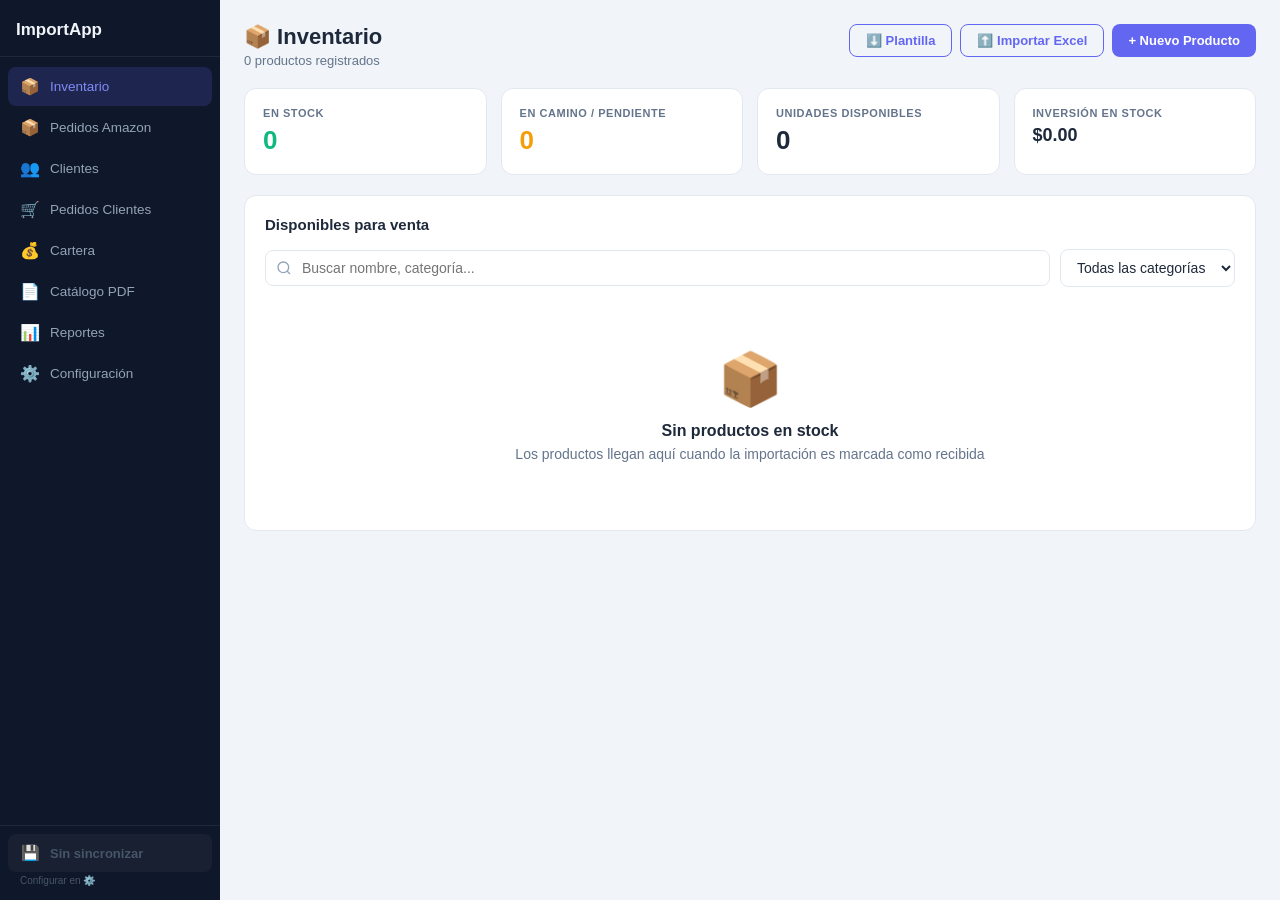
==== commit 75b0f552: "update" ====
--- a/importapp_bundle.html
+++ b/importapp_bundle.html
@@ -671,6 +671,13 @@
         }
       } catch { /* archivo no existe aún, se creará al primer _set */ }
     }
+    // Cargar configuración de GitHub desde archivo (permite compartir entre dispositivos)
+    try {
+      const fh   = await this._dirHandle.getFileHandle('imp_github_cfg.json');
+      const file = await fh.getFile();
+      const data = JSON.parse(await file.text());
+      if (data && data.owner) localStorage.setItem('imp_github_cfg', JSON.stringify(data));
+    } catch {}
   },
 
   async _writeAllToFiles() {
@@ -682,6 +689,11 @@
       if (key === this.K.PRODUCTOS) await this._writeProductosFile(val);
       else await this._writeFile(key, val);
     }
+    // Guardar configuración de GitHub en archivo (para no reingresarla en otro dispositivo)
+    try {
+      const ghData = JSON.parse(localStorage.getItem('imp_github_cfg'));
+      if (ghData && ghData.owner) await this._writeFile('imp_github_cfg', ghData);
+    } catch {}
   },
 
   // ── Image file operations ──────────────────────────────────────────────────
@@ -768,7 +780,8 @@
   _set(key, val) {
     this._cache[key] = val;
     localStorage.setItem(key, JSON.stringify(val));
-    if (this._dirHandle) this._writeFile(key, val); // async, fire-and-forget
+    if (this._dirHandle) this._writeFile(key, val);
+    if (typeof GitHub !== 'undefined') GitHub.autoSync();
   },
 
   uuid()  { return Date.now().toString(36) + Math.random().toString(36).substr(2, 9); },
@@ -786,6 +799,7 @@
     this._cache[this.K.CONFIG] = c;
     localStorage.setItem(this.K.CONFIG, JSON.stringify(c));
     if (this._dirHandle) this._writeFile(this.K.CONFIG, c);
+    if (typeof GitHub !== 'undefined') GitHub.autoSync();
   },
 
   // PRODUCTOS
@@ -800,6 +814,7 @@
     this._cache[this.K.PRODUCTOS] = list;
     localStorage.setItem(this.K.PRODUCTOS, JSON.stringify(list));
     if (this._dirHandle) this._writeProductosFile(list);
+    if (typeof GitHub !== 'undefined') GitHub.autoSync();
     return p;
   },
   deleteProducto(id){
@@ -810,6 +825,7 @@
       this._writeProductosFile(list);
       this._deleteImageFile(id);
     }
+    if (typeof GitHub !== 'undefined') GitHub.autoSync();
   },
 
   // IMPORTACIONES
@@ -1083,6 +1099,210 @@
     a.download = `importapp_backup_${this.today()}.json`;
     a.click();
     App.toast('Backup exportado', 'success');
+  }
+};
+
+
+const GitHub = {
+  _KEY:       'imp_github_cfg',
+  _syncTimer: null,
+  _syncing:   false,
+  _suppress:  false,   // true durante pull para evitar loop pull→_set→autoSync
+
+  getConfig() {
+    try { return JSON.parse(localStorage.getItem(this._KEY)) || {}; }
+    catch { return {}; }
+  },
+
+  saveConfig(c) { localStorage.setItem(this._KEY, JSON.stringify(c)); },
+
+  isConfigured() {
+    const c = this.getConfig();
+    return !!(c.token && c.owner && c.repo && c.branch);
+  },
+
+  _headers(token) {
+    return {
+      'Authorization': `Bearer ${token || this.getConfig().token}`,
+      'Content-Type': 'application/json',
+      'Accept': 'application/vnd.github+json',
+      'X-GitHub-Api-Version': '2022-11-28'
+    };
+  },
+
+  // JSON → base64 con soporte UTF-8 (acentos, ñ, etc.)
+  _encode(obj) {
+    const bytes = new TextEncoder().encode(JSON.stringify(obj, null, 2));
+    let bin = '';
+    bytes.forEach(b => bin += String.fromCharCode(b));
+    return btoa(bin);
+  },
+
+  // base64 → JSON con soporte UTF-8
+  _decode(b64) {
+    const bin = atob(b64.replace(/\n/g, ''));
+    const bytes = new Uint8Array(bin.length);
+    for (let i = 0; i < bin.length; i++) bytes[i] = bin.charCodeAt(i);
+    return JSON.parse(new TextDecoder().decode(bytes));
+  },
+
+  async _getSha(path) {
+    const { owner, repo, branch, token } = this.getConfig();
+    const r = await fetch(
+      `https://api.github.com/repos/${owner}/${repo}/contents/${path}?ref=${branch}`,
+      { headers: this._headers(token) }
+    );
+    if (r.status === 404) return null;
+    if (!r.ok) throw new Error(`HTTP ${r.status}`);
+    const d = await r.json();
+    return d.sha;
+  },
+
+  async getFile(path) {
+    const { owner, repo, branch, token } = this.getConfig();
+    const r = await fetch(
+      `https://api.github.com/repos/${owner}/${repo}/contents/${path}?ref=${branch}`,
+      { headers: this._headers(token) }
+    );
+    if (r.status === 404) return null;
+    if (!r.ok) throw new Error(`HTTP ${r.status}`);
+    const d = await r.json();
+    return { content: this._decode(d.content), sha: d.sha };
+  },
+
+  async putFile(path, data, sha) {
+    const { owner, repo, branch, token } = this.getConfig();
+    const body = {
+      message: `importapp: sync ${new Date().toISOString().slice(0, 10)}`,
+      content: this._encode(data),
+      branch
+    };
+    if (sha) body.sha = sha;
+    const r = await fetch(
+      `https://api.github.com/repos/${owner}/${repo}/contents/${path}`,
+      { method: 'PUT', headers: this._headers(token), body: JSON.stringify(body) }
+    );
+    if (!r.ok) {
+      const e = await r.json().catch(() => ({}));
+      throw new Error(`HTTP ${r.status}: ${e.message || 'Error desconocido'}`);
+    }
+  },
+
+  // Verifica conexión con credenciales dadas directamente (sin requerir config guardada)
+  async testConnection(owner, repo, token) {
+    const r = await fetch(
+      `https://api.github.com/repos/${owner}/${repo}`,
+      { headers: this._headers(token) }
+    );
+    if (r.status === 401) throw new Error('Token inválido o sin permisos');
+    if (r.status === 404) throw new Error('Repositorio no encontrado (¿es privado?)');
+    if (!r.ok) throw new Error(`Error HTTP ${r.status}`);
+    const d = await r.json();
+    return { name: d.full_name, private: d.private };
+  },
+
+  // ── Auto-sync: se llama tras cada modificación, debounce de 2.5s ──────────
+  autoSync() {
+    if (!this.isConfigured() || this._suppress) return;
+    clearTimeout(this._syncTimer);
+    this._syncTimer = setTimeout(() => this._doAutoSync(), 2500);
+  },
+
+  async _doAutoSync() {
+    if (this._syncing) {
+      // Ya hay un sync en curso, reprogramar
+      this._syncTimer = setTimeout(() => this._doAutoSync(), 2000);
+      return;
+    }
+    this._syncing = true;
+    const btn  = document.getElementById('sync-btn');
+    const icon = btn?.querySelector('.sync-icon');
+    const lbl  = btn?.querySelector('.sync-label');
+    if (icon) icon.textContent = '⏳';
+    if (lbl)  lbl.textContent  = 'Guardando...';
+    try {
+      await this.syncAll();
+      if (icon) icon.textContent = '✅';
+      if (lbl)  lbl.textContent  = 'Guardado';
+      setTimeout(() => { if (typeof App !== 'undefined') App.updateSyncBtn(); }, 1500);
+    } catch(e) {
+      console.warn('[GitHub] Auto-sync error:', e.message);
+      if (icon) icon.textContent = '⚠️';
+      if (lbl)  lbl.textContent  = 'Error sync';
+      setTimeout(() => { if (typeof App !== 'undefined') App.updateSyncBtn(); }, 3000);
+    } finally {
+      this._syncing = false;
+    }
+  },
+
+  // ── Sube todos los datos a GitHub (imágenes excluidas por tamaño) ──────────
+  async syncAll() {
+    const cfg = Storage.getConfig();
+    const files = {
+      'imp_productos.json':     Storage.getProductos().map(p => ({ ...p, foto: p.foto ? '[imagen]' : null })),
+      'imp_importaciones.json': Storage.getImportaciones(),
+      'imp_clientes.json':      Storage.getClientes(),
+      'imp_ventas.json':        Storage.getVentas(),
+      'imp_abonos.json':        Storage.getAbonos(),
+      'imp_config.json':        { ...cfg, logo: cfg.logo ? '[imagen]' : null }
+    };
+
+    const errors = [];
+    for (const [path, data] of Object.entries(files)) {
+      try {
+        const sha = await this._getSha(path);
+        await this.putFile(path, data, sha);
+      } catch(e) {
+        errors.push(`${path}: ${e.message}`);
+      }
+    }
+
+    if (errors.length) throw new Error(errors.join('\n'));
+  },
+
+  // ── Baja todos los datos de GitHub (imágenes se preservan localmente) ──────
+  async pullAll() {
+    this._suppress = true;  // evita que los _set() disparen auto-sync
+    try {
+      // Productos: restaurar imágenes desde datos locales por ID
+      const prodResult = await this.getFile('imp_productos.json');
+      if (prodResult) {
+        const localProds = Storage.getProductos();
+        const merged = prodResult.content.map(p => {
+          if (p.foto === '[imagen]') {
+            const local = localProds.find(lp => lp.id === p.id);
+            return { ...p, foto: local?.foto || null };
+          }
+          return p;
+        });
+        Storage._cache[Storage.K.PRODUCTOS] = merged;
+        localStorage.setItem(Storage.K.PRODUCTOS, JSON.stringify(merged));
+        if (Storage._dirHandle) Storage._writeProductosFile(merged);
+      }
+
+      // Tablas sin imágenes
+      const tables = [
+        ['imp_importaciones.json', Storage.K.IMPORTACIONES],
+        ['imp_clientes.json',      Storage.K.CLIENTES],
+        ['imp_ventas.json',        Storage.K.VENTAS],
+        ['imp_abonos.json',        Storage.K.ABONOS],
+      ];
+      for (const [file, key] of tables) {
+        const result = await this.getFile(file);
+        if (result) Storage._set(key, result.content);
+      }
+
+      // Config: preservar logo local
+      const cfgResult = await this.getFile('imp_config.json');
+      if (cfgResult) {
+        const localCfg = Storage.getConfig();
+        const remote = cfgResult.content;
+        if (remote.logo === '[imagen]') remote.logo = localCfg.logo || null;
+        Storage.saveConfig(remote);
+      }
+    } finally {
+      this._suppress = false;
+    }
   }
 };
 
@@ -3456,7 +3676,8 @@
 
 const Config = {
   render() {
-    const cfg = Storage.getConfig();
+    const cfg    = Storage.getConfig();
+    const ghCfg  = GitHub.getConfig();
 
     document.getElementById('view-container').innerHTML = `
       <div class="page-header">
@@ -3563,6 +3784,72 @@
       </div>
 
       <div class="card" style="margin-bottom:16px">
+        <div class="card-header"><div class="card-title">🐙 GitHub — Sincronización en la nube</div></div>
+
+        ${ghCfg.owner ? `
+          <div style="display:flex;align-items:center;gap:10px;background:#d1fae5;border:1px solid #6ee7b7;border-radius:8px;padding:12px;margin-bottom:14px">
+            <span style="font-size:20px">✅</span>
+            <div style="flex:1">
+              <div style="font-weight:700;font-size:13px">Conectado: <code style="background:#fff;padding:2px 6px;border-radius:4px">${ghCfg.owner}/${ghCfg.repo}</code> · branch <code style="background:#fff;padding:2px 6px;border-radius:4px">${ghCfg.branch}</code></div>
+              <div style="font-size:11px;color:#065f46;margin-top:2px">Al sincronizar, los datos se guardan en GitHub. Las imágenes quedan solo localmente.</div>
+            </div>
+          </div>` : `
+          <div style="display:flex;align-items:center;gap:10px;background:#fef3c7;border:1px solid #fcd34d;border-radius:8px;padding:12px;margin-bottom:14px">
+            <span style="font-size:20px">☁️</span>
+            <div>
+              <div style="font-weight:700;font-size:13px">No configurado</div>
+              <div style="font-size:11px;color:#92400e;margin-top:2px">Configura un repositorio privado en GitHub para acceder a tus datos desde cualquier máquina.</div>
+            </div>
+          </div>`}
+
+        <p style="font-size:13px;color:var(--text-secondary);margin-bottom:14px;line-height:1.6">
+          Los archivos JSON se guardan directamente en un repositorio de GitHub usando la API.
+          Necesitas: (1) un <strong>repositorio privado</strong> creado en github.com y
+          (2) un <strong>Personal Access Token</strong> con permiso <code>repo</code>
+          (GitHub → Settings → Developer settings → Personal access tokens → Tokens classic).
+          <br><strong>Nota:</strong> las imágenes de productos <em>no se sincronizan</em> (demasiado grandes); quedan guardadas localmente.
+        </p>
+
+        <div class="form-row">
+          <div class="form-group">
+            <label>Usuario de GitHub</label>
+            <input class="form-control" id="cfg-gh-owner" placeholder="tu-usuario" value="${ghCfg.owner || ''}">
+          </div>
+          <div class="form-group">
+            <label>Nombre del repositorio</label>
+            <input class="form-control" id="cfg-gh-repo" placeholder="importapp-datos" value="${ghCfg.repo || ''}">
+          </div>
+        </div>
+        <div class="form-row">
+          <div class="form-group">
+            <label>Branch</label>
+            <input class="form-control" id="cfg-gh-branch" placeholder="main" value="${ghCfg.branch || 'main'}">
+          </div>
+          <div class="form-group">
+            <label>Personal Access Token <span style="font-size:11px;color:var(--text-secondary)">(guardado solo en este navegador)</span></label>
+            <input class="form-control" id="cfg-gh-token" type="password" placeholder="ghp_xxxxxxxxxxxx" value="${ghCfg.token || ''}">
+          </div>
+        </div>
+
+        <div style="display:flex;gap:8px;flex-wrap:wrap;margin-bottom:${ghCfg.token ? '14px' : '0'}">
+          <button class="btn btn-ghost btn-sm" onclick="Config._testGitHub()">🔍 Probar conexión</button>
+          <button class="btn btn-primary btn-sm" onclick="Config._saveGitHub()">💾 Guardar configuración</button>
+          ${ghCfg.token ? `<button class="btn btn-ghost btn-sm" style="color:var(--danger)" onclick="Config._desconectarGitHub()">✕ Desconectar</button>` : ''}
+        </div>
+
+        ${GitHub.isConfigured() ? `
+          <div style="border-top:1px solid var(--border);padding-top:14px">
+            <div style="font-size:12px;color:var(--text-secondary);margin-bottom:10px">
+              También puedes subir o bajar datos manualmente desde aquí:
+            </div>
+            <div style="display:flex;gap:8px;flex-wrap:wrap">
+              <button class="btn btn-outline btn-sm" onclick="Config._pushGitHub()">⬆️ Subir datos a GitHub</button>
+              <button class="btn btn-ghost btn-sm" onclick="Config._pullGitHub()">⬇️ Bajar datos de GitHub</button>
+            </div>
+          </div>` : ''}
+      </div>
+
+      <div class="card" style="margin-bottom:16px">
         <div class="card-header"><div class="card-title">💾 Respaldo de datos</div></div>
 
         <div style="display:grid;grid-template-columns:1fr 1fr;gap:12px;margin-bottom:16px">
@@ -3751,6 +4038,73 @@
       App.toast('Datos eliminados', 'success');
       App.navigate('inventario');
     });
+  },
+
+  // ── GitHub ──────────────────────────────────────────────────────────────────
+  async _testGitHub() {
+    const owner = document.getElementById('cfg-gh-owner')?.value.trim();
+    const repo  = document.getElementById('cfg-gh-repo')?.value.trim();
+    const token = document.getElementById('cfg-gh-token')?.value.trim();
+    if (!owner || !repo || !token) {
+      App.toast('Completa usuario, repositorio y token antes de probar', 'warning');
+      return;
+    }
+    try {
+      const info = await GitHub.testConnection(owner, repo, token);
+      App.toast(`✅ Conectado a ${info.name} (${info.private ? 'privado' : 'público'})`, 'success');
+    } catch(e) {
+      App.toast(`Error: ${e.message}`, 'error');
+    }
+  },
+
+  _saveGitHub() {
+    const owner  = document.getElementById('cfg-gh-owner')?.value.trim();
+    const repo   = document.getElementById('cfg-gh-repo')?.value.trim();
+    const branch = document.getElementById('cfg-gh-branch')?.value.trim() || 'main';
+    const token  = document.getElementById('cfg-gh-token')?.value.trim();
+    if (!owner || !repo || !token) {
+      App.toast('Completa usuario, repositorio y token', 'warning');
+      return;
+    }
+    GitHub.saveConfig({ owner, repo, branch, token });
+    App.toast('Configuración GitHub guardada', 'success');
+    App.updateSyncBtn();
+    this.render();
+  },
+
+  _desconectarGitHub() {
+    App.confirm('¿Desconectar GitHub? Los datos en el repositorio no se borran.', () => {
+      GitHub.saveConfig({});
+      App.toast('GitHub desconectado', 'info');
+      App.updateSyncBtn();
+      this.render();
+    });
+  },
+
+  async _pushGitHub() {
+    App.confirm('¿Subir todos los datos a GitHub? Sobreescribirá los archivos del repositorio.', async () => {
+      App.toast('Subiendo datos a GitHub...', 'info');
+      try {
+        await GitHub.syncAll();
+        App.toast('Datos subidos a GitHub correctamente ✅', 'success');
+      } catch(e) {
+        App.toast('Error al subir: ' + e.message, 'error');
+      }
+    });
+  },
+
+  async _pullGitHub() {
+    App.confirm('¿Bajar datos de GitHub? Los datos locales serán reemplazados (las imágenes se conservan).', async () => {
+      App.toast('Descargando datos de GitHub...', 'info');
+      try {
+        await GitHub.pullAll();
+        App.toast('Datos descargados de GitHub correctamente ✅', 'success');
+        App.reloadConfig();
+        this.render();
+      } catch(e) {
+        App.toast('Error al bajar: ' + e.message, 'error');
+      }
+    });
   }
 };
 
@@ -3776,11 +4130,22 @@
       });
     });
 
-    // Mostrar splash mientras carga desde archivos (si hay carpeta configurada)
-    document.getElementById('view-container').innerHTML =
-      '<div style="padding:60px;text-align:center;color:var(--text-secondary);font-size:14px">Cargando datos...</div>';
-
+    const splash = msg =>
+      document.getElementById('view-container').innerHTML =
+        `<div style="padding:60px;text-align:center;color:var(--text-secondary);font-size:14px">${msg}</div>`;
+
+    splash('Cargando datos...');
     await Storage.initStorage();
+
+    if (GitHub.isConfigured()) {
+      splash('⬇️ Sincronizando con GitHub...');
+      try {
+        await GitHub.pullAll();
+      } catch(e) {
+        this.toast('Sin conexión a GitHub. Usando datos locales.', 'warning');
+      }
+    }
+
     this._applyConfig();
     this.updateSyncBtn();
 
@@ -3824,8 +4189,11 @@
     const lbl  = btn?.querySelector('.sync-label');
     if (!btn) return;
 
-    if (!Storage.getFolderName()) {
-      App.toast('Selecciona una carpeta en Configuración primero', 'warning');
+    const hasFolder = !!Storage.getFolderName();
+    const hasGitHub = GitHub.isConfigured();
+
+    if (!hasFolder && !hasGitHub) {
+      App.toast('Configura una carpeta o GitHub en Configuración', 'warning');
       App.navigate('config');
       return;
     }
@@ -3834,19 +4202,35 @@
     if (icon) icon.textContent = '⏳';
     if (lbl)  lbl.textContent  = 'Guardando...';
 
-    const result = await Storage.syncAll();
-
-    if (result.ok) {
+    const destinos = [];
+    let hayError = false;
+
+    if (hasFolder) {
+      const result = await Storage.syncAll();
+      if (result.ok) destinos.push('carpeta');
+      else { hayError = true; App.toast('Error al guardar en carpeta local', 'error'); }
+    }
+
+    if (hasGitHub) {
+      try {
+        await GitHub.syncAll();
+        destinos.push('GitHub');
+      } catch(e) {
+        hayError = true;
+        App.toast('Error GitHub: ' + e.message, 'error');
+      }
+    }
+
+    if (destinos.length) {
       btn.className = 'sync-btn sync-ok';
       if (icon) icon.textContent = '✅';
       if (lbl)  lbl.textContent  = 'Guardado';
-      App.toast('Datos sincronizados en carpeta', 'success');
+      App.toast('Guardado en: ' + destinos.join(' y '), 'success');
       setTimeout(() => { btn.disabled = false; App.updateSyncBtn(); }, 2000);
     } else {
       if (icon) icon.textContent = '⚠️';
       if (lbl)  lbl.textContent  = 'Error';
       btn.disabled = false;
-      App.toast('No se pudo sincronizar. Verifica la carpeta.', 'error');
       setTimeout(() => App.updateSyncBtn(), 3000);
     }
   },
@@ -3857,19 +4241,25 @@
     if (!btn) return;
 
     const folder = Storage.getFolderName();
+    const ghCfg  = GitHub.isConfigured() ? GitHub.getConfig() : null;
     btn.disabled = false;
     const icon = btn.querySelector('.sync-icon');
     const lbl  = btn.querySelector('.sync-label');
 
-    if (folder) {
+    if (folder || ghCfg) {
       btn.className = 'sync-btn sync-active';
       if (icon) icon.textContent = '💾';
       if (lbl)  lbl.textContent  = 'Sincronizar';
-      if (status) status.textContent = folder;
+      if (status) {
+        const parts = [];
+        if (folder) parts.push(`📁 ${folder}`);
+        if (ghCfg)  parts.push(`🐙 ${ghCfg.owner}/${ghCfg.repo}`);
+        status.textContent = parts.join(' · ');
+      }
     } else {
       btn.className = 'sync-btn sync-inactive';
       if (icon) icon.textContent = '💾';
-      if (lbl)  lbl.textContent  = 'Sin carpeta';
+      if (lbl)  lbl.textContent  = 'Sin sincronizar';
       if (status) status.textContent = 'Configurar en ⚙️';
     }
   },
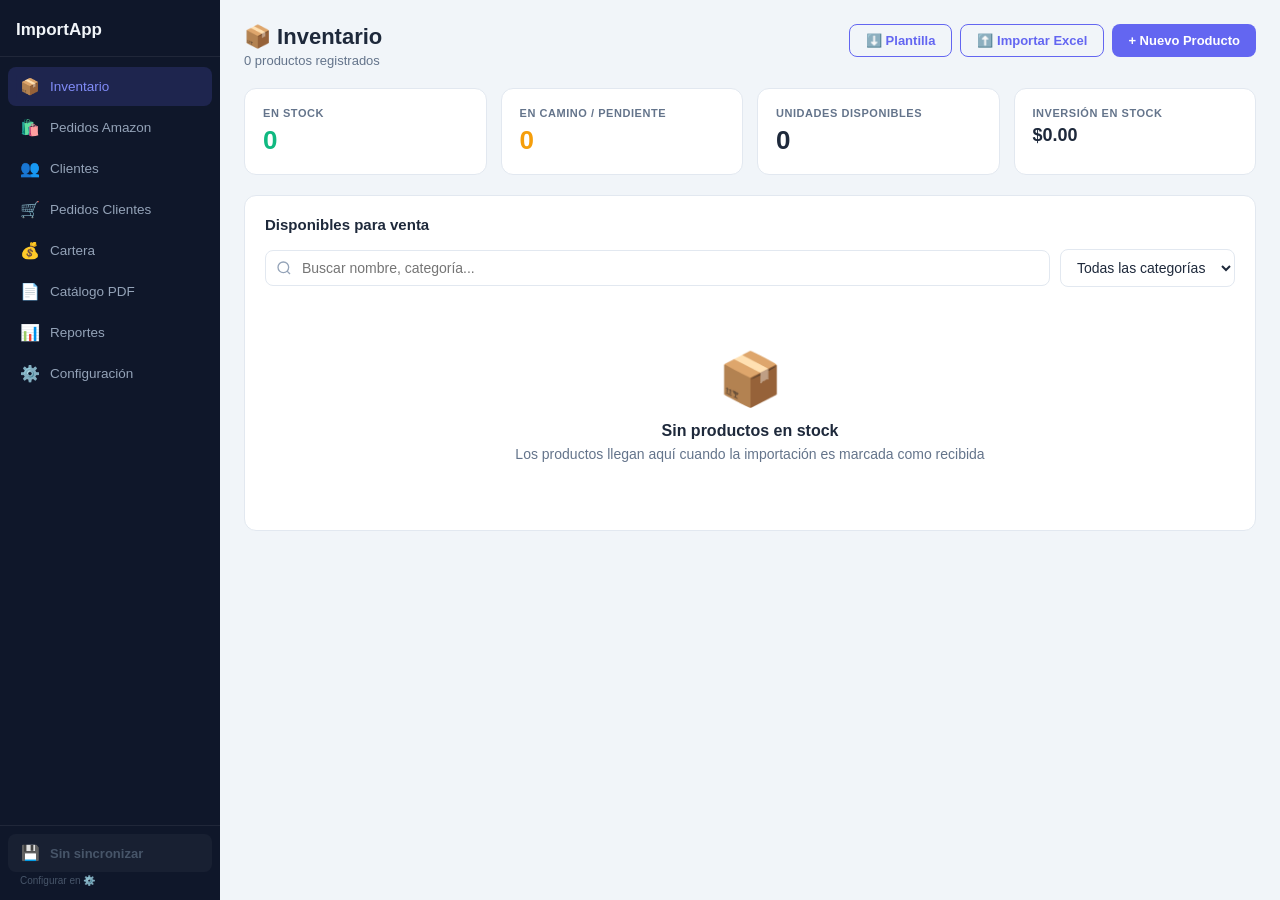
==== commit d95b47ed: "Add files via upload" ====
--- a/importapp_bundle.html
+++ b/importapp_bundle.html
@@ -507,7 +507,7 @@
     </div>
     <nav>
       <a href="#inventario"    class="nav-link active" data-view="inventario"><span class="nav-icon">📦</span><span>Inventario</span></a>
-      <a href="#importaciones" class="nav-link" data-view="importaciones"><span class="nav-icon">📦</span><span>Pedidos Amazon</span></a>
+      <a href="#importaciones" class="nav-link" data-view="importaciones"><span class="nav-icon">🛍️</span><span>Pedidos Amazon</span></a>
       <a href="#clientes"      class="nav-link" data-view="clientes"><span class="nav-icon">👥</span><span>Clientes</span></a>
       <a href="#ventas"        class="nav-link" data-view="ventas"><span class="nav-icon">🛒</span><span>Pedidos Clientes</span></a>
       <a href="#cartera"       class="nav-link" data-view="cartera"><span class="nav-icon">💰</span><span>Cartera</span></a>
@@ -1104,10 +1104,12 @@
 
 
 const GitHub = {
-  _KEY:       'imp_github_cfg',
-  _syncTimer: null,
-  _syncing:   false,
-  _suppress:  false,   // true durante pull para evitar loop pull→_set→autoSync
+  _KEY:           'imp_github_cfg',
+  _syncTimer:     null,
+  _syncing:       false,
+  _suppress:      false,   // true durante pull para evitar loop pull→_set→autoSync
+  _pollTimer:     null,
+  _lastCommitSha: null,    // SHA del último commit conocido para detectar cambios externos
 
   getConfig() {
     try { return JSON.parse(localStorage.getItem(this._KEY)) || {}; }
@@ -1210,7 +1212,6 @@
 
   async _doAutoSync() {
     if (this._syncing) {
-      // Ya hay un sync en curso, reprogramar
       this._syncTimer = setTimeout(() => this._doAutoSync(), 2000);
       return;
     }
@@ -1222,6 +1223,7 @@
     if (lbl)  lbl.textContent  = 'Guardando...';
     try {
       await this.syncAll();
+      await this._refreshLastCommitSha(); // registrar SHA para que el poll no re-baje lo nuestro
       if (icon) icon.textContent = '✅';
       if (lbl)  lbl.textContent  = 'Guardado';
       setTimeout(() => { if (typeof App !== 'undefined') App.updateSyncBtn(); }, 1500);
@@ -1235,27 +1237,118 @@
     }
   },
 
-  // ── Sube todos los datos a GitHub (imágenes excluidas por tamaño) ──────────
+  // ── Polling: detecta cambios de otros dispositivos cada 30 segundos ────────
+  startPolling(intervalMs = 30000) {
+    if (!this.isConfigured()) return;
+    clearInterval(this._pollTimer);
+    this._pollTimer = setInterval(() => this._checkForUpdates(), intervalMs);
+  },
+
+  stopPolling() {
+    clearInterval(this._pollTimer);
+    this._pollTimer = null;
+  },
+
+  async _refreshLastCommitSha() {
+    try {
+      const { owner, repo, branch, token } = this.getConfig();
+      const r = await fetch(
+        `https://api.github.com/repos/${owner}/${repo}/commits/${branch}`,
+        { headers: this._headers(token) }
+      );
+      if (r.ok) this._lastCommitSha = (await r.json()).sha;
+    } catch {}
+  },
+
+  async _checkForUpdates() {
+    if (!this.isConfigured() || this._syncing || this._suppress) return;
+    // No refrescar si hay un modal abierto (el usuario puede estar editando un formulario)
+    const modalAbierto = document.getElementById('modal-overlay')?.style.display !== 'none';
+    if (modalAbierto) return;
+
+    try {
+      const { owner, repo, branch, token } = this.getConfig();
+      const r = await fetch(
+        `https://api.github.com/repos/${owner}/${repo}/commits/${branch}`,
+        { headers: this._headers(token) }
+      );
+      if (!r.ok) return;
+      const sha = (await r.json()).sha;
+
+      if (this._lastCommitSha && sha !== this._lastCommitSha) {
+        // Hay cambios de otro dispositivo — bajar y refrescar vista
+        this._lastCommitSha = sha;
+        await this.pullAll();
+        if (typeof App !== 'undefined') {
+          const vista = location.hash.replace('#', '') || 'inventario';
+          if (App.views[vista]) App.views[vista]();
+          App.toast('✨ Datos actualizados desde otro dispositivo', 'info');
+        }
+      } else {
+        this._lastCommitSha = sha;
+      }
+    } catch(e) {
+      console.warn('[GitHub] Poll error:', e.message);
+    }
+  },
+
+  // Une dos arrays por ID: local gana en conflicto, items solo en remoto se conservan
+  _mergeArrays(local, remote) {
+    const localIds = new Set(local.map(x => x.id));
+    const soloRemoto = remote.filter(x => !localIds.has(x.id));
+    return [...local, ...soloRemoto];
+  },
+
+  // ── Sube todos los datos a GitHub con merge para no pisar cambios de otro dispositivo ──
   async syncAll() {
-    const cfg = Storage.getConfig();
-    const files = {
-      'imp_productos.json':     Storage.getProductos().map(p => ({ ...p, foto: p.foto ? '[imagen]' : null })),
-      'imp_importaciones.json': Storage.getImportaciones(),
-      'imp_clientes.json':      Storage.getClientes(),
-      'imp_ventas.json':        Storage.getVentas(),
-      'imp_abonos.json':        Storage.getAbonos(),
-      'imp_config.json':        { ...cfg, logo: cfg.logo ? '[imagen]' : null }
-    };
-
+    const cfg    = Storage.getConfig();
     const errors = [];
-    for (const [path, data] of Object.entries(files)) {
+
+    // Tablas de arrays: merge local + remoto antes de subir
+    const tablas = [
+      { file: 'imp_importaciones.json', key: Storage.K.IMPORTACIONES, getData: () => Storage.getImportaciones() },
+      { file: 'imp_clientes.json',      key: Storage.K.CLIENTES,      getData: () => Storage.getClientes() },
+      { file: 'imp_ventas.json',        key: Storage.K.VENTAS,        getData: () => Storage.getVentas() },
+      { file: 'imp_abonos.json',        key: Storage.K.ABONOS,        getData: () => Storage.getAbonos() },
+    ];
+
+    for (const { file, key, getData } of tablas) {
       try {
-        const sha = await this._getSha(path);
-        await this.putFile(path, data, sha);
-      } catch(e) {
-        errors.push(`${path}: ${e.message}`);
-      }
+        const remoto  = await this.getFile(file);
+        const local   = getData();
+        const merged  = remoto ? this._mergeArrays(local, remoto.content) : local;
+        await this.putFile(file, merged, remoto?.sha);
+        // Actualizar local con el resultado del merge (sin pasar por _set para no re-disparar autoSync)
+        Storage._cache[key] = merged;
+        localStorage.setItem(key, JSON.stringify(merged));
+      } catch(e) { errors.push(`${file}: ${e.message}`); }
     }
+
+    // Productos: merge + manejo especial de imágenes
+    try {
+      const remoto        = await this.getFile('imp_productos.json');
+      const localProds    = Storage.getProductos();
+      const localSinFoto  = localProds.map(p => ({ ...p, foto: p.foto ? '[imagen]' : null }));
+      const merged        = remoto ? this._mergeArrays(localSinFoto, remoto.content) : localSinFoto;
+      await this.putFile('imp_productos.json', merged, remoto?.sha);
+      // Restaurar imágenes locales en el resultado del merge
+      const mergedConFoto = merged.map(p => {
+        if (p.foto === '[imagen]') {
+          const lp = localProds.find(x => x.id === p.id);
+          return { ...p, foto: lp?.foto || null };
+        }
+        return p;
+      });
+      Storage._cache[Storage.K.PRODUCTOS] = mergedConFoto;
+      localStorage.setItem(Storage.K.PRODUCTOS, JSON.stringify(mergedConFoto));
+      if (Storage._dirHandle) Storage._writeProductosFile(mergedConFoto);
+    } catch(e) { errors.push(`imp_productos.json: ${e.message}`); }
+
+    // Config: solo sube local (los cambios de config son intencionales)
+    try {
+      const sha = await this._getSha('imp_config.json');
+      await this.putFile('imp_config.json', { ...cfg, logo: cfg.logo ? '[imagen]' : null }, sha);
+    } catch(e) { errors.push(`imp_config.json: ${e.message}`); }
 
     if (errors.length) throw new Error(errors.join('\n'));
   },
@@ -2506,7 +2599,8 @@
   imprimirEtiqueta(id) {
     const c   = Storage.getCliente(id);
     if (!c) return;
-    const cfg = Storage.getConfig();
+    const cfg     = Storage.getConfig();
+    const color   = cfg.catalogColor || '#1e293b';
     const logoHTML = cfg.logo
       ? `<img src="${cfg.logo}" style="height:32px;margin-bottom:4px;display:block;border-radius:4px">`
       : '';
@@ -2523,8 +2617,8 @@
   .toolbar button{padding:8px 20px;font-size:14px;cursor:pointer;border:1px solid #94a3b8;border-radius:6px;background:#fff;font-weight:600}
   .toolbar .btn-print{background:#6366f1;color:#fff;border-color:#6366f1}
   .page{padding:24px}
-  .etiqueta{width:10cm;border:2px solid #1e293b;border-radius:6px;overflow:hidden;font-family:Arial,sans-serif}
-  .remitente{background:#1e293b;color:#fff;padding:10px 14px;font-size:9.5pt}
+  .etiqueta{width:10cm;border:2px solid ${color};border-radius:6px;overflow:hidden;font-family:Arial,sans-serif}
+  .remitente{background:${color};color:#fff;padding:10px 14px;font-size:9.5pt}
   .remitente .biz{font-weight:700;font-size:10.5pt}
   .separador{border:none;border-top:1.5px dashed #94a3b8;margin:0}
   .destinatario{padding:14px}
@@ -4141,9 +4235,11 @@
       splash('⬇️ Sincronizando con GitHub...');
       try {
         await GitHub.pullAll();
+        await GitHub._refreshLastCommitSha(); // punto de referencia para el polling
       } catch(e) {
         this.toast('Sin conexión a GitHub. Usando datos locales.', 'warning');
       }
+      GitHub.startPolling(30000); // revisar cambios externos cada 30 segundos
     }
 
     this._applyConfig();
